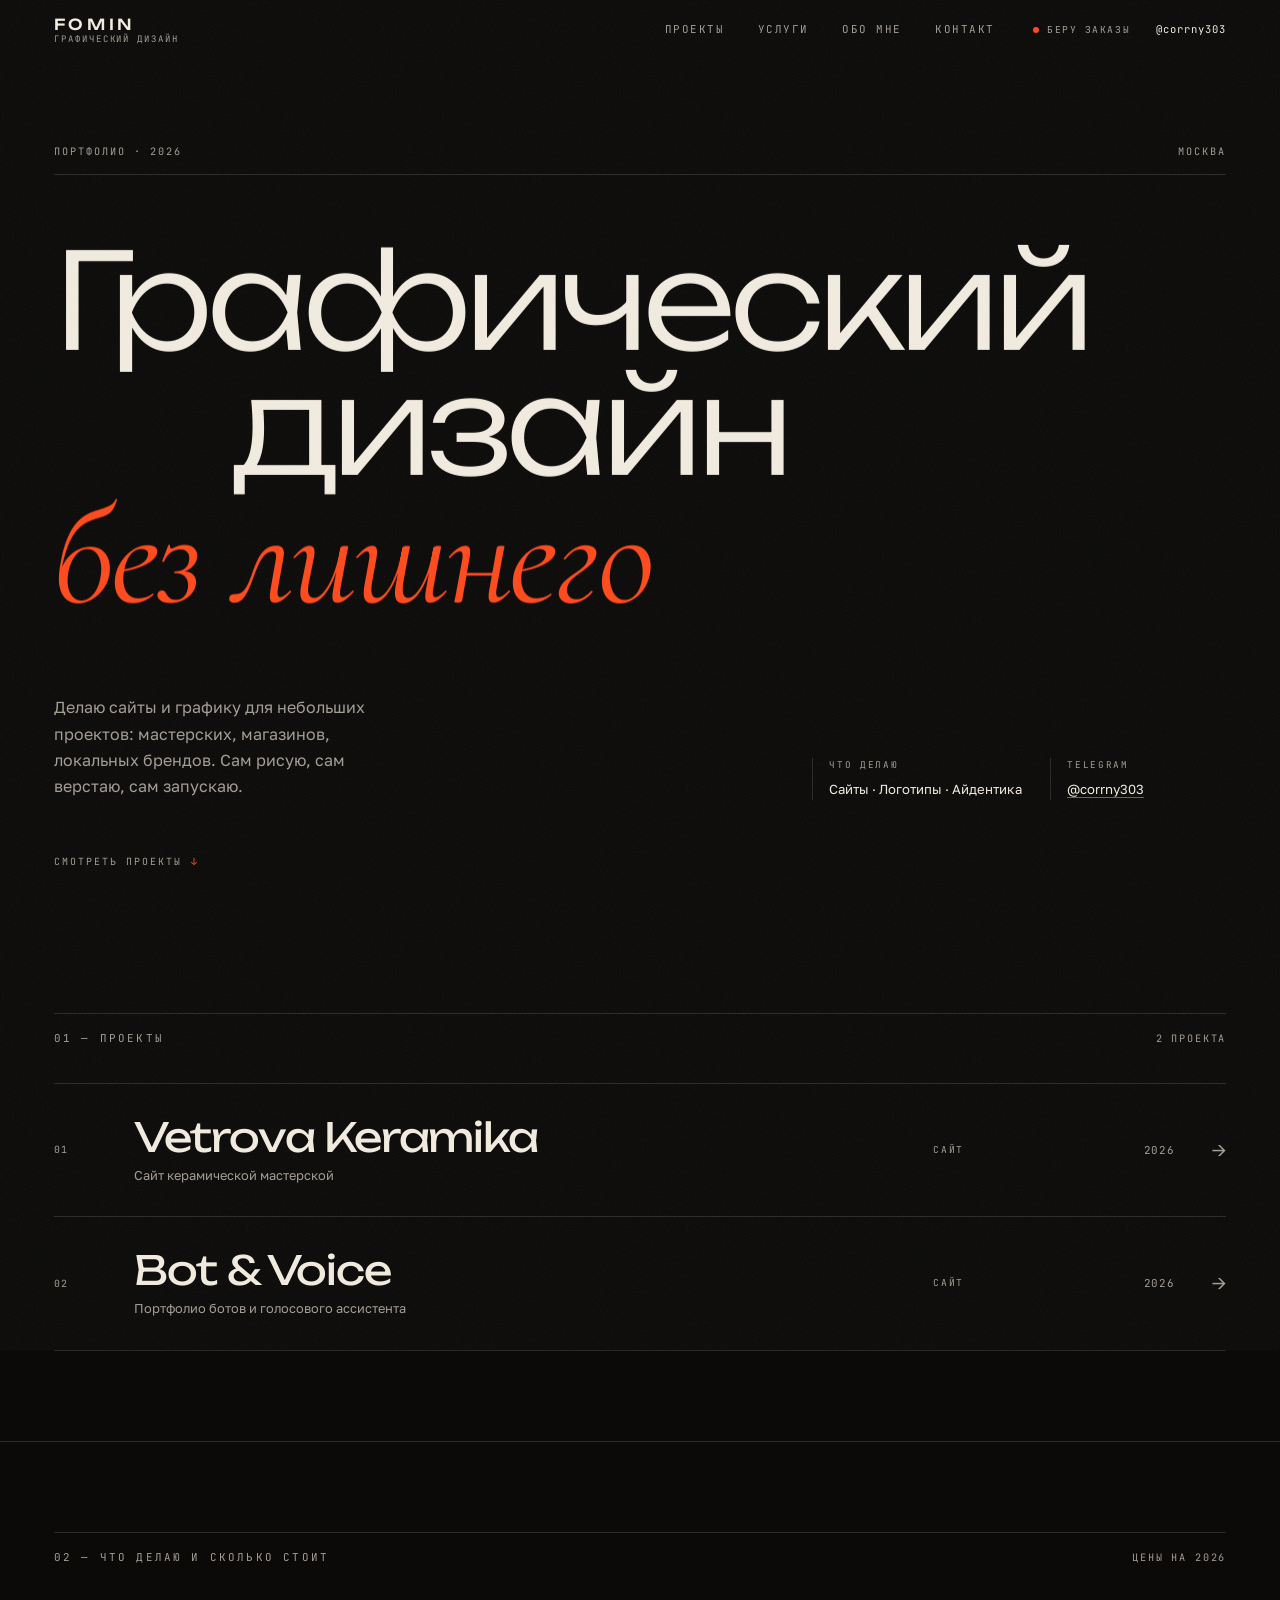
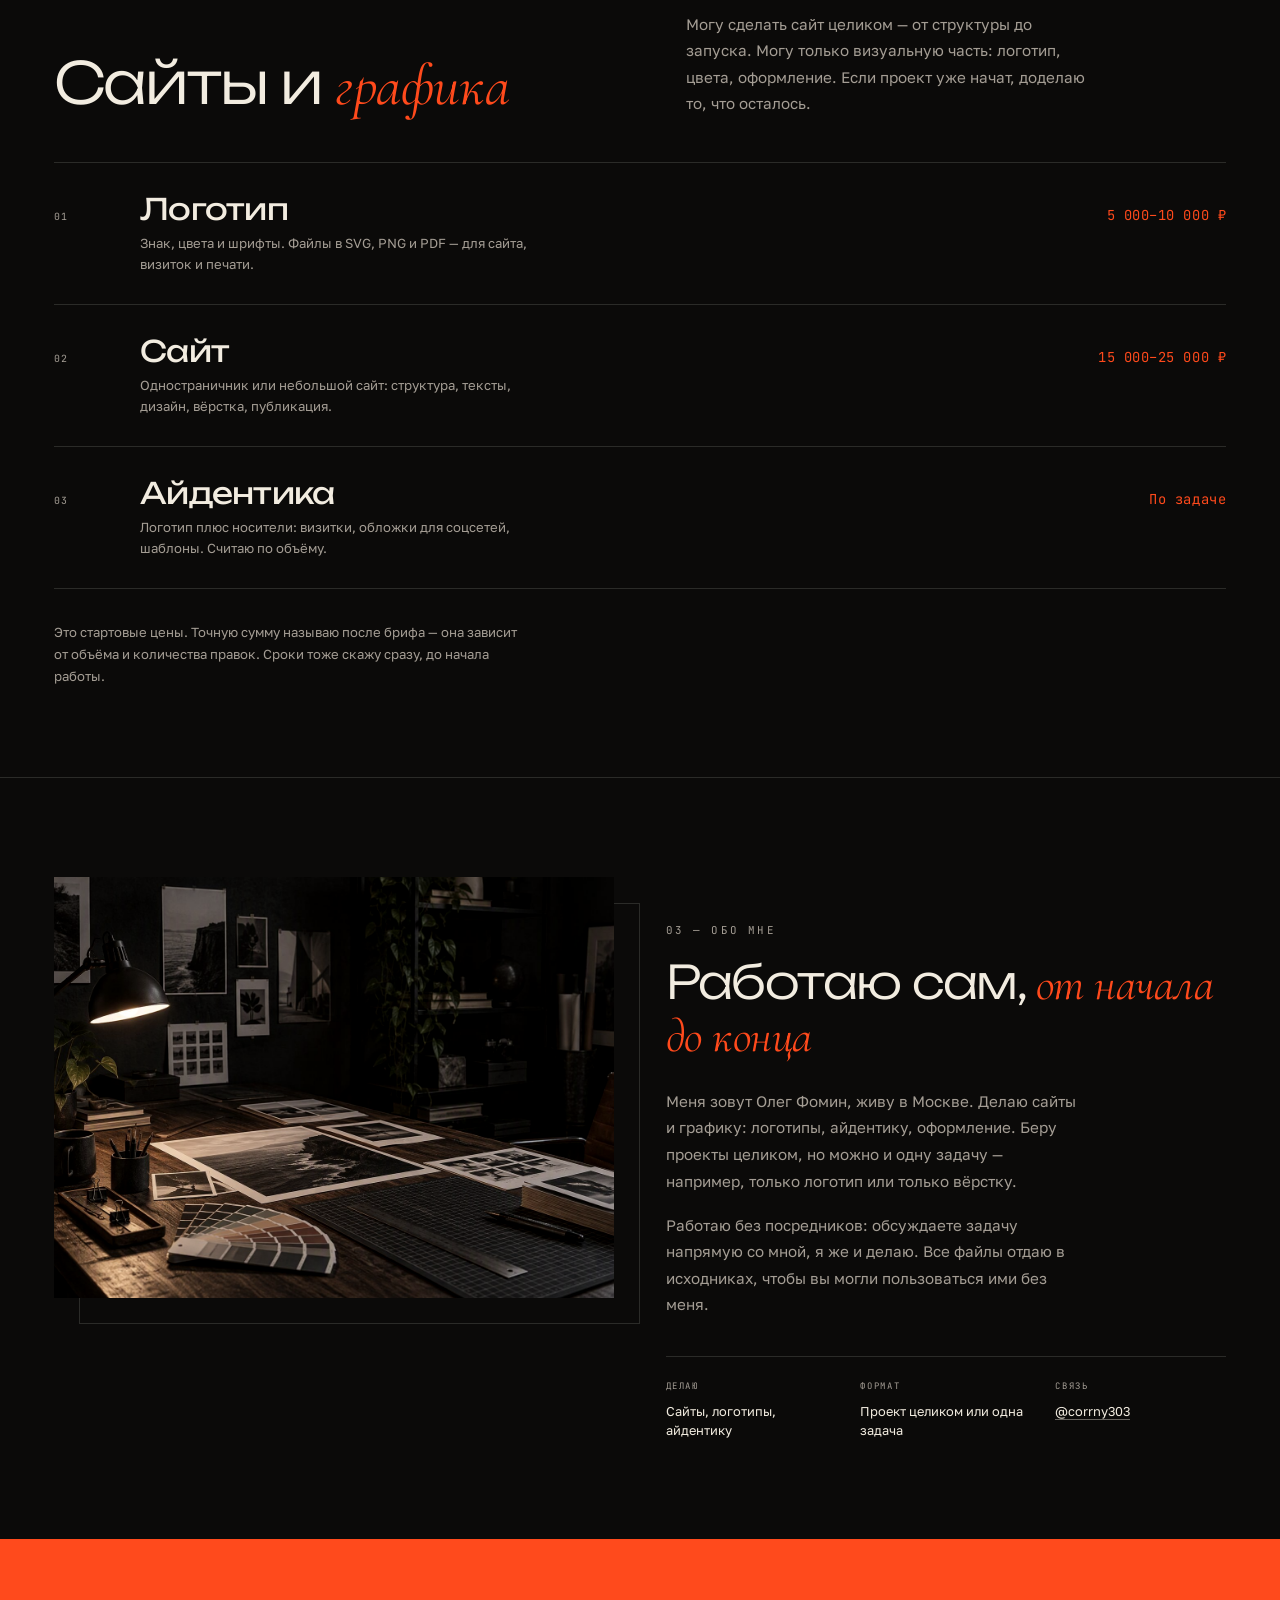
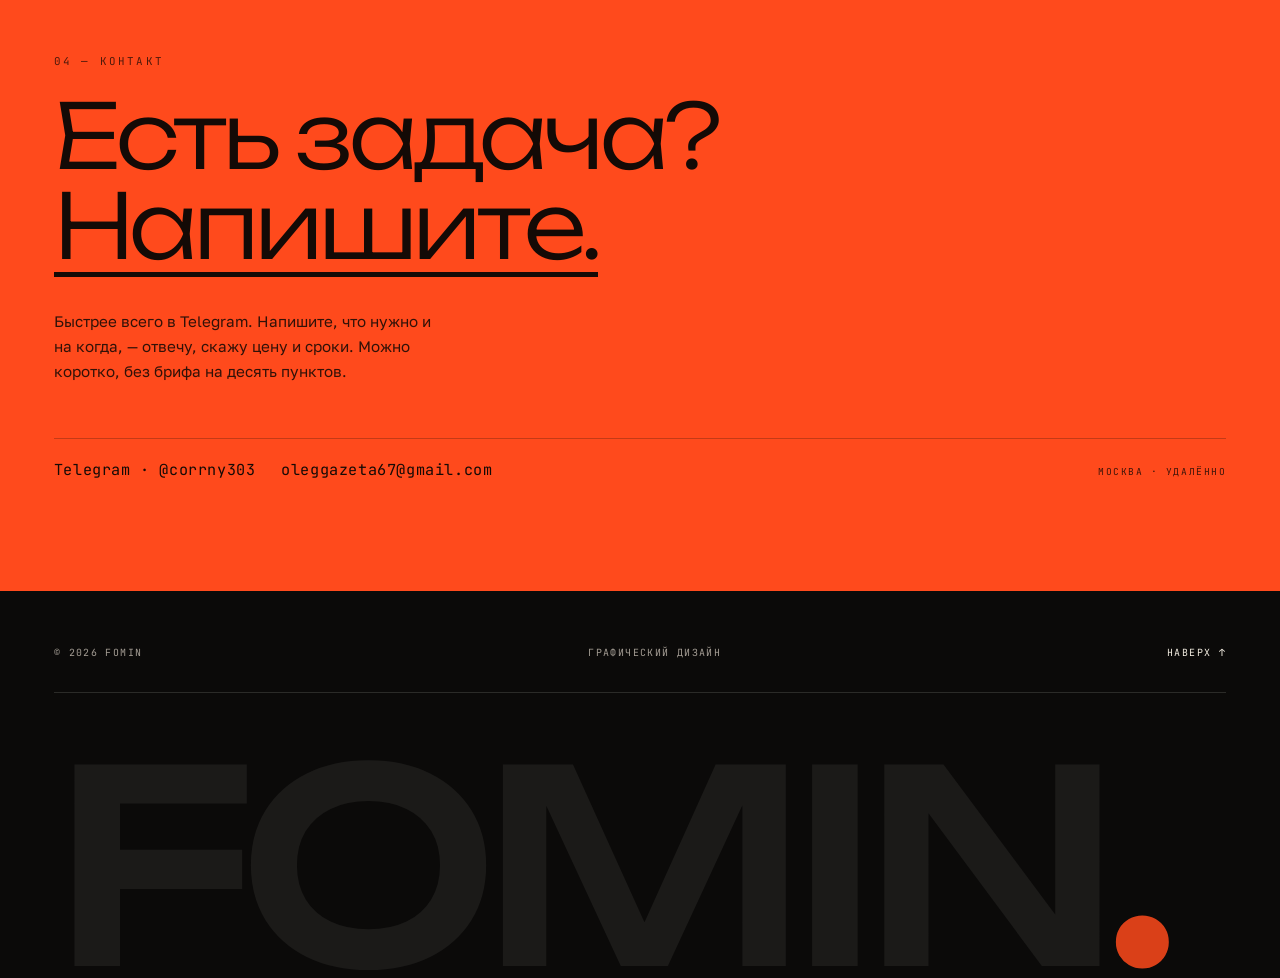
==== index.html @ 205a67cb "Rewrite copy plainly and add services with prices and Telegram Replace the agency-style wording with" ====
<!DOCTYPE html>
<html lang="ru">
<head>
  <meta charset="utf-8">
  <meta name="viewport" content="width=device-width, initial-scale=1">
  <title>Олег Фомин — графический дизайн</title>
  <meta name="description" content="Олег Фомин: делаю сайты и графику — логотипы, айдентику, оформление. Москва, цены от 5 000 ₽. Telegram @corrny303.">
  <meta name="theme-color" content="#0b0a09">
  <meta property="og:title" content="Олег Фомин — сайты и графика">
  <meta property="og:description" content="Сайты, логотипы и айдентика. Цены и примеры работ.">
  <meta property="og:type" content="website">
  <meta property="og:image" content="https://oleggazeta67-alt.github.io/fomin/assets/keramika.jpg">
  <link rel="icon" href="data:image/svg+xml,%3Csvg xmlns='http://www.w3.org/2000/svg' viewBox='0 0 64 64'%3E%3Crect width='64' height='64' fill='%230b0a09'/%3E%3Ctext x='32' y='46' font-family='Georgia,serif' font-size='38' font-weight='700' fill='%23ff4a1c' text-anchor='middle'%3EF%3C/text%3E%3C/svg%3E">
  <link rel="preconnect" href="https://fonts.googleapis.com">
  <link rel="preconnect" href="https://fonts.gstatic.com" crossorigin>
  <link href="https://fonts.googleapis.com/css2?family=Cormorant:ital,wght@0,400;0,500;1,400;1,500&family=Golos+Text:wght@400;500&family=JetBrains+Mono:wght@400;500&family=Unbounded:wght@300;400;500;700&display=swap" rel="stylesheet">
  <link rel="stylesheet" href="styles.css">
  <script>document.documentElement.classList.add('js');</script>
  <script src="script.js" defer></script>
</head>
<body>
  <a class="skip" href="#projects">Перейти к проектам</a>
  <div class="grain" aria-hidden="true"></div>

  <header class="site-header" id="site-header">
    <a class="brand" href="#top" aria-label="Олег Фомин — на главную">
      <span class="brand-name">FOMIN</span>
      <span class="brand-sub">графический дизайн</span>
    </a>

    <nav class="nav" aria-label="Основная навигация">
      <a href="#projects">Проекты</a>
      <a href="#services">Услуги</a>
      <a href="#about">Обо мне</a>
      <a href="#contact">Контакт</a>
    </nav>

    <div class="header-side">
      <span class="status"><i aria-hidden="true"></i>беру заказы</span>
      <a class="header-mail" href="https://t.me/corrny303" target="_blank" rel="noopener">@corrny303</a>
    </div>

    <button class="menu-toggle" type="button" aria-expanded="false" aria-controls="mobile-menu">
      <span class="menu-toggle-label">Меню</span>
      <span class="menu-toggle-lines" aria-hidden="true"><i></i><i></i></span>
    </button>
  </header>

  <div class="mobile-menu" id="mobile-menu" role="dialog" aria-modal="true" aria-label="Меню" aria-hidden="true">
    <div class="mm-top">
      <span class="mm-brand">FOMIN</span>
      <button class="mm-close" type="button" aria-label="Закрыть меню">×</button>
    </div>
    <nav class="mm-nav" aria-label="Мобильная навигация">
      <a href="#projects"><span>01</span>Проекты</a>
      <a href="#services"><span>02</span>Услуги</a>
      <a href="#about"><span>03</span>Обо мне</a>
      <a href="#contact"><span>04</span>Контакт</a>
    </nav>
    <div class="mm-foot">
      <a href="https://t.me/corrny303" target="_blank" rel="noopener">@corrny303</a>
      <a href="mailto:oleggazeta67@gmail.com">oleggazeta67@gmail.com</a>
      <p>Москва · удалённо</p>
    </div>
  </div>

  <main id="top">
    <section class="hero">
      <div class="hero-eyebrow">
        <span>Портфолио · 2026</span>
        <span>Москва</span>
      </div>

      <h1 class="hero-title">
        <span class="line"><span style="--d:.08s">Графический</span></span>
        <span class="line line-indent"><span style="--d:.18s">дизайн</span></span>
        <span class="line"><span style="--d:.28s"><em>без лишнего</em></span></span>
      </h1>

      <div class="hero-bottom">
        <p class="hero-lead">Делаю сайты и графику для небольших проектов: мастерских, магазинов, локальных брендов. Сам рисую, сам верстаю, сам запускаю.</p>
        <dl class="hero-facts">
          <div>
            <dt>Что делаю</dt>
            <dd>Сайты · Логотипы · Айдентика</dd>
          </div>
          <div>
            <dt>Telegram</dt>
            <dd><a class="tg-link" href="https://t.me/corrny303" target="_blank" rel="noopener">@corrny303</a></dd>
          </div>
        </dl>
      </div>

      <a class="hero-scroll" href="#projects">
        <span>Смотреть проекты</span>
        <span aria-hidden="true">↓</span>
      </a>
    </section>

    <section class="works" id="projects">
      <div class="section-head">
        <span class="section-label">01 — Проекты</span>
        <span class="works-count"><!-- COUNT:START -->2 проекта<!-- COUNT:END --></span>
      </div>

      <div class="works-list" id="works-list">
        <!-- PROJECTS:START -->
        <a class="work" href="work/vetrova-keramika/" data-preview="assets/keramika.jpg">
          <span class="work-index" aria-hidden="true">01</span>
          <span class="work-main">
            <span class="work-title">Vetrova Keramika</span>
            <span class="work-sub">Сайт керамической мастерской</span>
          </span>
          <span class="work-cat">Сайт</span>
          <span class="work-year">2026</span>
          <span class="work-arrow" aria-hidden="true">→</span>
        </a>
        <a class="work" href="work/bot-voice/" data-preview="assets/casebot.jpg">
          <span class="work-index" aria-hidden="true">02</span>
          <span class="work-main">
            <span class="work-title">Bot &amp; Voice</span>
            <span class="work-sub">Портфолио ботов и голосового ассистента</span>
          </span>
          <span class="work-cat">Сайт</span>
          <span class="work-year">2026</span>
          <span class="work-arrow" aria-hidden="true">→</span>
        </a>
        <!-- PROJECTS:END -->
      </div>
    </section>

    <section class="services" id="services">
      <div class="section-head">
        <span class="section-label">02 — Что делаю и сколько стоит</span>
        <span class="works-count">Цены на 2026</span>
      </div>

      <div class="services-intro">
        <h2>Сайты и <em>графика</em></h2>
        <p>Могу сделать сайт целиком — от структуры до запуска. Могу только визуальную часть: логотип, цвета, оформление. Если проект уже начат, доделаю то, что осталось.</p>
      </div>

      <ol class="services-list">
        <li class="service">
          <span class="service-index" aria-hidden="true">01</span>
          <span class="service-main">
            <span class="service-title">Логотип</span>
            <span class="service-desc">Знак, цвета и шрифты. Файлы в SVG, PNG и PDF — для сайта, визиток и печати.</span>
          </span>
          <span class="service-price">5 000–10 000 ₽</span>
        </li>
        <li class="service">
          <span class="service-index" aria-hidden="true">02</span>
          <span class="service-main">
            <span class="service-title">Сайт</span>
            <span class="service-desc">Одностраничник или небольшой сайт: структура, тексты, дизайн, вёрстка, публикация.</span>
          </span>
          <span class="service-price">15 000–25 000 ₽</span>
        </li>
        <li class="service">
          <span class="service-index" aria-hidden="true">03</span>
          <span class="service-main">
            <span class="service-title">Айдентика</span>
            <span class="service-desc">Логотип плюс носители: визитки, обложки для соцсетей, шаблоны. Считаю по объёму.</span>
          </span>
          <span class="service-price">По задаче</span>
        </li>
      </ol>

      <p class="services-note">Это стартовые цены. Точную сумму называю после брифа — она зависит от объёма и количества правок. Сроки тоже скажу сразу, до начала работы.</p>
    </section>

    <section class="about" id="about">
      <figure class="about-media reveal">
        <img src="assets/studio.jpg" width="1536" height="1024" alt="Рабочий стол дизайнера с макетами, выкрасками и лампой" loading="lazy">
      </figure>

      <div class="about-text">
        <span class="section-label reveal">03 — Обо мне</span>
        <h2 class="reveal">Работаю сам, <em>от начала до конца</em></h2>
        <p class="reveal">Меня зовут Олег Фомин, живу в Москве. Делаю сайты и графику: логотипы, айдентику, оформление. Беру проекты целиком, но можно и одну задачу — например, только логотип или только вёрстку.</p>
        <p class="reveal">Работаю без посредников: обсуждаете задачу напрямую со мной, я же и делаю. Все файлы отдаю в исходниках, чтобы вы могли пользоваться ими без меня.</p>

        <dl class="about-facts reveal">
          <div>
            <dt>Делаю</dt>
            <dd>Сайты, логотипы, айдентику</dd>
          </div>
          <div>
            <dt>Формат</dt>
            <dd>Проект целиком или одна задача</dd>
          </div>
          <div>
            <dt>Связь</dt>
            <dd><a class="tg-link" href="https://t.me/corrny303" target="_blank" rel="noopener">@corrny303</a></dd>
          </div>
        </dl>
      </div>
    </section>

    <section class="contact" id="contact">
      <span class="section-label">04 — Контакт</span>
      <h2>Есть задача?<br><a href="https://t.me/corrny303" target="_blank" rel="noopener">Напишите.</a></h2>
      <p class="contact-note">Быстрее всего в Telegram. Напишите, что нужно и на когда, — отвечу, скажу цену и сроки. Можно коротко, без брифа на десять пунктов.</p>
      <div class="contact-row">
        <div class="contact-links">
          <a class="contact-mail" href="https://t.me/corrny303" target="_blank" rel="noopener">Telegram · @corrny303</a>
          <a class="contact-mail" href="mailto:oleggazeta67@gmail.com">oleggazeta67@gmail.com</a>
        </div>
        <span class="contact-place">Москва · удалённо</span>
      </div>
    </section>
  </main>

  <footer class="footer">
    <div class="footer-top">
      <span>© 2026 FOMIN</span>
      <span>Графический дизайн</span>
      <a href="#top">Наверх ↑</a>
    </div>
    <div class="footer-word" aria-hidden="true">FOMIN<span>.</span></div>
  </footer>

  <div class="project-preview" aria-hidden="true">
    <img alt="" width="480" height="360">
  </div>
</body>
</html>
---- styles.css ----
/* =========================================================
   FOMIN — portfolio
   Dark editorial system
   ========================================================= */

:root {
  --bg: #0b0a09;
  --bg-soft: #121110;
  --ink: #f2ece0;
  --ink-dim: #a49d94;
  --line: rgba(242, 236, 224, 0.14);
  --line-soft: rgba(242, 236, 224, 0.07);
  --accent: #ff4a1c;

  --font-display: "Unbounded", "Arial Black", sans-serif;
  --font-serif: "Cormorant", Georgia, serif;
  --font-body: "Golos Text", "Trebuchet MS", sans-serif;
  --font-mono: "JetBrains Mono", ui-monospace, "Courier New", monospace;

  --pad: clamp(1.25rem, 4.2vw, 4.5rem);
  --ease: cubic-bezier(0.22, 1, 0.36, 1);
  --ease-soft: cubic-bezier(0.4, 0, 0.2, 1);
}

*,
*::before,
*::after {
  box-sizing: border-box;
}

html {
  scroll-behavior: smooth;
  scroll-padding-top: 6rem;
  -webkit-text-size-adjust: 100%;
}

body {
  margin: 0;
  background: var(--bg);
  color: var(--ink);
  font-family: var(--font-body);
  font-size: 16px;
  line-height: 1.55;
  font-weight: 400;
  -webkit-font-smoothing: antialiased;
  -moz-osx-font-smoothing: grayscale;
  overflow-x: hidden;
}

body.menu-open {
  overflow: hidden;
}

img {
  display: block;
  max-width: 100%;
  height: auto;
}

a {
  color: inherit;
  text-decoration: none;
}

button {
  font: inherit;
  color: inherit;
  background: none;
  border: 0;
  padding: 0;
  cursor: pointer;
}

::selection {
  background: var(--accent);
  color: #0b0a09;
}

:focus-visible {
  outline: 2px solid var(--accent);
  outline-offset: 4px;
}

.skip {
  position: absolute;
  left: -9999px;
  top: 0;
  z-index: 200;
  background: var(--ink);
  color: var(--bg);
  padding: 0.85rem 1.25rem;
  font-family: var(--font-mono);
  font-size: 0.72rem;
  letter-spacing: 0.12em;
  text-transform: uppercase;
}

.skip:focus {
  left: 1rem;
  top: 1rem;
}

/* Grain overlay ------------------------------------------------ */

.grain {
  position: fixed;
  inset: -50%;
  z-index: 95;
  pointer-events: none;
  opacity: 0.055;
  background-image: url("data:image/svg+xml,%3Csvg xmlns='http://www.w3.org/2000/svg' width='220' height='220'%3E%3Cfilter id='n'%3E%3CfeTurbulence type='fractalNoise' baseFrequency='0.82' numOctaves='3' stitchTiles='stitch'/%3E%3C/filter%3E%3Crect width='220' height='220' filter='url(%23n)'/%3E%3C/svg%3E");
  animation: grain-shift 6s steps(6) infinite;
}

@keyframes grain-shift {
  0% { transform: translate(0, 0); }
  20% { transform: translate(-1.5%, 1%); }
  40% { transform: translate(1%, -1.5%); }
  60% { transform: translate(-1%, -1%); }
  80% { transform: translate(1.5%, 0.5%); }
  100% { transform: translate(0, 0); }
}

/* Shared bits -------------------------------------------------- */

.section-label {
  display: inline-block;
  font-family: var(--font-mono);
  font-size: 0.68rem;
  font-weight: 400;
  letter-spacing: 0.2em;
  text-transform: uppercase;
  color: var(--ink-dim);
}

.tg-link {
  border-bottom: 1px solid rgba(242, 236, 224, 0.4);
  transition: color 0.3s, border-color 0.3s;
}

.tg-link:hover {
  color: var(--accent);
  border-bottom-color: var(--accent);
}

/* Header ------------------------------------------------------- */

.site-header {
  position: fixed;
  inset: 0 0 auto 0;
  z-index: 100;
  display: flex;
  align-items: center;
  gap: clamp(1rem, 3vw, 3rem);
  padding: 1.05rem var(--pad);
  border-bottom: 1px solid transparent;
  transition: background 0.45s var(--ease-soft), border-color 0.45s var(--ease-soft),
    padding 0.45s var(--ease-soft);
}

.site-header.is-scrolled {
  background: rgba(11, 10, 9, 0.84);
  -webkit-backdrop-filter: blur(14px) saturate(120%);
  backdrop-filter: blur(14px) saturate(120%);
  border-bottom-color: var(--line);
  padding-top: 0.8rem;
  padding-bottom: 0.8rem;
}

.brand {
  display: flex;
  flex-direction: column;
  gap: 0.2rem;
  margin-right: auto;
  line-height: 1;
}

.brand-name {
  font-family: var(--font-display);
  font-size: 0.95rem;
  font-weight: 500;
  letter-spacing: 0.24em;
}

.brand-sub {
  font-family: var(--font-mono);
  font-size: 0.56rem;
  letter-spacing: 0.22em;
  text-transform: uppercase;
  color: var(--ink-dim);
}

.nav {
  display: flex;
  gap: clamp(1.2rem, 2.6vw, 2.4rem);
}

.nav a,
.header-mail {
  font-family: var(--font-mono);
  font-size: 0.68rem;
  letter-spacing: 0.14em;
  text-transform: uppercase;
  color: var(--ink-dim);
  background-image: linear-gradient(currentColor, currentColor);
  background-repeat: no-repeat;
  background-size: 0% 1px;
  background-position: 0 100%;
  transition: color 0.35s var(--ease-soft), background-size 0.45s var(--ease);
  padding-bottom: 0.15rem;
}

.nav a:hover,
.header-mail:hover {
  color: var(--ink);
  background-size: 100% 1px;
}

.header-side {
  display: flex;
  align-items: center;
  gap: 1.6rem;
}

.status {
  display: inline-flex;
  align-items: center;
  gap: 0.5rem;
  font-family: var(--font-mono);
  font-size: 0.6rem;
  letter-spacing: 0.16em;
  text-transform: uppercase;
  color: var(--ink-dim);
}

.status i {
  width: 6px;
  height: 6px;
  border-radius: 50%;
  background: var(--accent);
  animation: pulse 2.4s ease-in-out infinite;
}

@keyframes pulse {
  0%, 100% { opacity: 1; box-shadow: 0 0 0 0 rgba(255, 74, 28, 0.45); }
  50% { opacity: 0.65; box-shadow: 0 0 0 6px rgba(255, 74, 28, 0); }
}

.header-mail {
  color: var(--ink);
  font-size: 0.66rem;
  letter-spacing: 0.1em;
  text-transform: none;
}

.menu-toggle {
  display: none;
  align-items: center;
  gap: 0.7rem;
  font-family: var(--font-mono);
  font-size: 0.62rem;
  letter-spacing: 0.18em;
  text-transform: uppercase;
  color: var(--ink);
}

.menu-toggle-lines {
  display: inline-flex;
  flex-direction: column;
  gap: 5px;
  width: 26px;
}

.menu-toggle-lines i {
  display: block;
  height: 1px;
  background: currentColor;
  transition: transform 0.4s var(--ease), width 0.4s var(--ease);
}

.menu-toggle-lines i:last-child {
  width: 70%;
  align-self: flex-end;
}

.menu-toggle:hover .menu-toggle-lines i:last-child {
  width: 100%;
}

/* Mobile menu -------------------------------------------------- */

.mobile-menu {
  position: fixed;
  inset: 0;
  z-index: 120;
  display: flex;
  flex-direction: column;
  justify-content: space-between;
  padding: 1.1rem var(--pad) 2rem;
  background: var(--bg);
  opacity: 0;
  visibility: hidden;
  transition: opacity 0.4s var(--ease-soft), visibility 0.4s;
}

.mobile-menu.is-open {
  opacity: 1;
  visibility: visible;
}

.mm-top {
  display: flex;
  align-items: center;
  justify-content: space-between;
  padding-bottom: 1rem;
  border-bottom: 1px solid var(--line);
}

.mm-brand {
  font-family: var(--font-display);
  font-size: 0.9rem;
  letter-spacing: 0.24em;
}

.mm-close {
  font-size: 2rem;
  line-height: 1;
  color: var(--ink-dim);
  transition: color 0.3s, transform 0.4s var(--ease);
}

.mm-close:hover {
  color: var(--accent);
  transform: rotate(90deg);
}

.mm-nav {
  display: flex;
  flex-direction: column;
  gap: 0.4rem;
  margin-top: auto;
  margin-bottom: auto;
}

.mm-nav a {
  display: flex;
  align-items: baseline;
  gap: 1rem;
  padding: 0.5rem 0;
  font-family: var(--font-display);
  font-size: clamp(2rem, 9vw, 3.4rem);
  font-weight: 300;
  letter-spacing: -0.03em;
  line-height: 1.05;
  opacity: 0;
  transform: translateY(24px);
  transition: opacity 0.5s var(--ease), transform 0.6s var(--ease), color 0.3s;
}

.mobile-menu.is-open .mm-nav a {
  opacity: 1;
  transform: none;
}

.mobile-menu.is-open .mm-nav a:nth-child(1) { transition-delay: 0.08s; }
.mobile-menu.is-open .mm-nav a:nth-child(2) { transition-delay: 0.14s; }
.mobile-menu.is-open .mm-nav a:nth-child(3) { transition-delay: 0.2s; }
.mobile-menu.is-open .mm-nav a:nth-child(4) { transition-delay: 0.26s; }

.mm-nav a:hover {
  color: var(--accent);
}

.mm-nav a span {
  font-family: var(--font-mono);
  font-size: 0.65rem;
  letter-spacing: 0.16em;
  color: var(--accent);
}

.mm-foot {
  display: flex;
  align-items: baseline;
  justify-content: space-between;
  gap: 1rem;
  padding-top: 1.2rem;
  border-top: 1px solid var(--line);
  font-family: var(--font-mono);
  font-size: 0.68rem;
  letter-spacing: 0.08em;
  color: var(--ink-dim);
}

.mm-foot a {
  color: var(--ink);
}

.mm-foot p {
  margin: 0;
}

/* Hero --------------------------------------------------------- */

.hero {
  position: relative;
  min-height: 100svh;
  padding: clamp(7.5rem, 16vh, 11rem) var(--pad) clamp(2rem, 6vh, 3.5rem);
  display: flex;
  flex-direction: column;
}

.hero-eyebrow {
  display: flex;
  justify-content: space-between;
  gap: 1rem;
  padding-bottom: 0.9rem;
  margin-bottom: clamp(2rem, 7vh, 5rem);
  border-bottom: 1px solid var(--line);
  font-family: var(--font-mono);
  font-size: 0.64rem;
  letter-spacing: 0.2em;
  text-transform: uppercase;
  color: var(--ink-dim);
}

.hero-title {
  margin: 0;
  font-family: var(--font-display);
  font-weight: 300;
  font-size: clamp(2.55rem, 10.4vw, 10rem);
  line-height: 0.94;
  letter-spacing: -0.045em;
}

.hero-title .line {
  display: block;
  overflow: hidden;
  padding-bottom: 0.09em;
  margin-bottom: -0.09em;
}

.hero-title .line > span {
  display: block;
  will-change: transform;
}

.js .hero-title .line > span {
  transform: translateY(112%);
  animation: line-in 1.15s var(--ease) forwards;
  animation-delay: var(--d, 0s);
}

@keyframes line-in {
  to { transform: translateY(0); }
}

.line-indent {
  padding-left: clamp(0rem, 14vw, 13rem);
}

.hero-title em {
  font-family: var(--font-serif);
  font-style: italic;
  font-weight: 400;
  font-size: 1.06em;
  letter-spacing: -0.02em;
  color: var(--accent);
}

.hero-bottom {
  display: flex;
  align-items: flex-end;
  justify-content: space-between;
  gap: clamp(1.5rem, 5vw, 5rem);
  margin-top: auto;
  padding-top: clamp(2.5rem, 8vh, 5rem);
}

.hero-lead {
  margin: 0;
  max-width: 36ch;
  font-size: clamp(0.98rem, 1.25vw, 1.12rem);
  line-height: 1.65;
  color: var(--ink-dim);
  opacity: 0;
  animation: fade-up 1s var(--ease) 0.55s forwards;
}

@keyframes fade-up {
  from { opacity: 0; transform: translateY(18px); }
  to { opacity: 1; transform: none; }
}

.hero-facts {
  display: grid;
  grid-template-columns: repeat(2, minmax(11rem, auto));
  gap: 1.75rem;
  margin: 0;
  opacity: 0;
  animation: fade-up 1s var(--ease) 0.7s forwards;
}

.hero-facts div {
  padding-left: 1rem;
  border-left: 1px solid var(--line);
}

.hero-facts dt {
  font-family: var(--font-mono);
  font-size: 0.58rem;
  letter-spacing: 0.18em;
  text-transform: uppercase;
  color: var(--ink-dim);
  margin-bottom: 0.45rem;
}

.hero-facts dd {
  margin: 0;
  font-size: 0.82rem;
  line-height: 1.5;
  color: var(--ink);
}

.hero-scroll {
  display: inline-flex;
  align-items: center;
  gap: 0.6rem;
  align-self: flex-start;
  margin-top: clamp(2rem, 6vh, 3.5rem);
  font-family: var(--font-mono);
  font-size: 0.62rem;
  letter-spacing: 0.2em;
  text-transform: uppercase;
  color: var(--ink-dim);
  transition: color 0.3s;
}

.hero-scroll span:last-child {
  color: var(--accent);
  animation: nudge 2.2s ease-in-out infinite;
}

.hero-scroll:hover {
  color: var(--ink);
}

@keyframes nudge {
  0%, 100% { transform: translateY(0); }
  50% { transform: translateY(4px); }
}

/* Works -------------------------------------------------------- */

.works {
  padding: clamp(4rem, 10vh, 8rem) var(--pad) clamp(4rem, 10vh, 8rem);
}

.section-head {
  display: flex;
  align-items: baseline;
  justify-content: space-between;
  gap: 1rem;
  padding-top: 1rem;
  border-top: 1px solid var(--line);
}

.works-count {
  font-family: var(--font-mono);
  font-size: 0.64rem;
  letter-spacing: 0.18em;
  text-transform: uppercase;
  color: var(--ink-dim);
}

.works-list {
  margin-top: clamp(1.5rem, 4vh, 3rem);
  border-top: 1px solid var(--line);
}

.work {
  position: relative;
  display: grid;
  grid-template-columns: 3.4rem minmax(0, 1fr) 9rem 4.5rem 1.6rem;
  align-items: center;
  gap: clamp(0.8rem, 2vw, 2rem);
  padding: clamp(1.15rem, 2.6vw, 2rem) 0;
  border-bottom: 1px solid var(--line);
  transition: padding-left 0.5s var(--ease);
}

.work::before {
  content: "";
  position: absolute;
  left: 0;
  top: 0;
  bottom: 0;
  width: 2px;
  background: var(--accent);
  transform: scaleY(0);
  transform-origin: top;
  transition: transform 0.5s var(--ease);
}

.work:hover::before,
.work:focus-visible::before {
  transform: scaleY(1);
}

.work:hover,
.work:focus-visible {
  padding-left: clamp(0.7rem, 1.6vw, 1.4rem);
}

.work-index {
  font-family: var(--font-mono);
  font-size: 0.62rem;
  letter-spacing: 0.1em;
  color: var(--ink-dim);
  transition: color 0.3s;
}

.work-main {
  min-width: 0;
}

.work-title {
  display: block;
  font-family: var(--font-display);
  font-size: clamp(1.4rem, 3.3vw, 2.5rem);
  font-weight: 400;
  letter-spacing: -0.03em;
  line-height: 1.08;
  transition: color 0.35s, transform 0.55s var(--ease);
}

.work-sub {
  display: block;
  margin-top: 0.42rem;
  font-size: 0.8rem;
  line-height: 1.45;
  color: var(--ink-dim);
  transition: color 0.35s;
}

.work-cat {
  font-family: var(--font-mono);
  font-size: 0.6rem;
  letter-spacing: 0.16em;
  text-transform: uppercase;
  color: var(--ink-dim);
  transition: color 0.3s;
}

.work-year {
  font-family: var(--font-mono);
  font-size: 0.68rem;
  letter-spacing: 0.08em;
  color: var(--ink-dim);
  text-align: right;
}

.work-arrow {
  justify-self: end;
  font-size: 1.15rem;
  line-height: 1;
  color: var(--ink-dim);
  transition: transform 0.5s var(--ease), color 0.3s;
}

.work:hover .work-title,
.work:focus-visible .work-title {
  color: var(--accent);
  transform: translateX(2px);
}

.work:hover .work-arrow,
.work:focus-visible .work-arrow {
  color: var(--accent);
  transform: translateX(5px);
}

.work:hover .work-index,
.work:hover .work-cat {
  color: var(--ink);
}

/* Cursor preview ---------------------------------------------- */

.project-preview {
  position: fixed;
  left: 0;
  top: 0;
  z-index: 90;
  width: clamp(210px, 22vw, 330px);
  pointer-events: none;
  opacity: 0;
  transform: translate3d(-50%, -50%, 0) scale(0.94);
  transition: opacity 0.32s var(--ease-soft);
  will-change: transform;
}

.project-preview.is-visible {
  opacity: 1;
}

.project-preview img {
  width: 100%;
  height: auto;
  border: 1px solid rgba(242, 236, 224, 0.18);
  box-shadow: 0 30px 60px -30px rgba(0, 0, 0, 0.85);
}

/* Services ----------------------------------------------------- */

.services {
  padding: clamp(4rem, 10vh, 8rem) var(--pad);
  border-top: 1px solid var(--line);
}

.services-intro {
  display: grid;
  grid-template-columns: minmax(0, 1.05fr) minmax(0, 1fr);
  align-items: end;
  gap: clamp(1.5rem, 5vw, 4rem);
  margin-top: clamp(2rem, 5vh, 3.5rem);
}

.services-intro h2 {
  margin: 0;
  font-family: var(--font-display);
  font-size: clamp(1.9rem, 4.6vw, 3.6rem);
  font-weight: 300;
  line-height: 1.04;
  letter-spacing: -0.04em;
}

.services-intro h2 em {
  font-family: var(--font-serif);
  font-style: italic;
  font-weight: 400;
  letter-spacing: -0.01em;
  color: var(--accent);
}

.services-intro p {
  margin: 0;
  max-width: 46ch;
  font-size: 0.95rem;
  line-height: 1.75;
  color: var(--ink-dim);
}

.services-list {
  margin: clamp(2rem, 5vh, 3.5rem) 0 0;
  padding: 0;
  list-style: none;
  border-top: 1px solid var(--line);
}

.service {
  display: grid;
  grid-template-columns: 3.4rem minmax(0, 1fr) auto;
  align-items: baseline;
  gap: clamp(0.9rem, 2.5vw, 2rem);
  padding: clamp(1.15rem, 2.6vw, 1.8rem) 0;
  border-bottom: 1px solid var(--line);
}

.service-index {
  font-family: var(--font-mono);
  font-size: 0.62rem;
  letter-spacing: 0.1em;
  color: var(--ink-dim);
}

.service-title {
  display: block;
  font-family: var(--font-display);
  font-size: clamp(1.25rem, 2.6vw, 1.85rem);
  font-weight: 400;
  letter-spacing: -0.025em;
  line-height: 1.15;
}

.service-desc {
  display: block;
  margin-top: 0.45rem;
  max-width: 52ch;
  font-size: 0.82rem;
  line-height: 1.6;
  color: var(--ink-dim);
}

.service-price {
  justify-self: end;
  font-family: var(--font-mono);
  font-size: clamp(0.72rem, 1.1vw, 0.86rem);
  letter-spacing: 0.04em;
  color: var(--accent);
  white-space: nowrap;
}

.services-note {
  margin: clamp(1.4rem, 4vh, 2rem) 0 0;
  max-width: 58ch;
  font-size: 0.82rem;
  line-height: 1.7;
  color: var(--ink-dim);
}

/* About -------------------------------------------------------- */

.about {
  display: grid;
  grid-template-columns: repeat(12, 1fr);
  gap: clamp(1.5rem, 4vw, 4rem);
  align-items: start;
  padding: clamp(4rem, 11vh, 9rem) var(--pad);
  border-top: 1px solid var(--line);
}

.about-media {
  grid-column: 1 / 7;
  position: relative;
  margin: 0;
}

.about-media::after {
  content: "";
  position: absolute;
  inset: 1.6rem -1.6rem -1.6rem 1.6rem;
  border: 1px solid var(--line);
  z-index: -1;
}

.about-media img {
  width: 100%;
  aspect-ratio: 4 / 3;
  object-fit: cover;
  filter: grayscale(0.35) contrast(1.05);
  transition: filter 0.8s var(--ease-soft);
}

.about-media:hover img {
  filter: grayscale(0) contrast(1.02);
}

.about-text {
  grid-column: 7 / 13;
  padding-top: clamp(0rem, 3vw, 2.5rem);
}

.about-text h2 {
  margin: 1rem 0 1.6rem;
  font-family: var(--font-display);
  font-size: clamp(1.7rem, 3.6vw, 3.1rem);
  font-weight: 300;
  line-height: 1.08;
  letter-spacing: -0.035em;
  max-width: 18ch;
}

.about-text h2 em {
  font-family: var(--font-serif);
  font-style: italic;
  font-weight: 400;
  letter-spacing: -0.01em;
  color: var(--accent);
}

.about-text p {
  margin: 0 0 1.1rem;
  max-width: 46ch;
  font-size: 0.95rem;
  line-height: 1.75;
  color: var(--ink-dim);
}

.about-facts {
  display: grid;
  grid-template-columns: repeat(3, minmax(0, 1fr));
  gap: 1.5rem;
  margin: 2.4rem 0 0;
  padding-top: 1.4rem;
  border-top: 1px solid var(--line);
}

.about-facts dt {
  font-family: var(--font-mono);
  font-size: 0.56rem;
  letter-spacing: 0.18em;
  text-transform: uppercase;
  color: var(--ink-dim);
  margin-bottom: 0.5rem;
}

.about-facts dd {
  margin: 0;
  font-size: 0.8rem;
  line-height: 1.5;
}

/* Contact ------------------------------------------------------ */

.contact {
  position: relative;
  padding: clamp(4rem, 12vh, 9rem) var(--pad);
  background: var(--accent);
  color: #140a06;
  overflow: hidden;
}

.contact .section-label {
  color: rgba(20, 10, 6, 0.75);
}

.contact h2 {
  margin: 1.2rem 0 2rem;
  font-family: var(--font-display);
  font-size: clamp(2.2rem, 7vw, 6.4rem);
  font-weight: 300;
  line-height: 1;
  letter-spacing: -0.045em;
}

.contact h2 a {
  display: inline-block;
  border-bottom: 0.06em solid currentColor;
  padding-bottom: 0.02em;
  transition: background 0.35s var(--ease-soft), color 0.35s;
}

.contact h2 a:hover {
  background: #140a06;
  color: var(--accent);
}

.contact-note {
  margin: 0 0 clamp(2rem, 6vh, 3.5rem);
  max-width: 44ch;
  font-size: 0.95rem;
  line-height: 1.65;
  color: rgba(20, 10, 6, 0.88);
}

.contact-row {
  display: flex;
  flex-wrap: wrap;
  align-items: baseline;
  justify-content: space-between;
  gap: 1rem 2rem;
  padding-top: 1.2rem;
  border-top: 1px solid rgba(20, 10, 6, 0.25);
}

.contact-links {
  display: flex;
  flex-wrap: wrap;
  align-items: baseline;
  gap: 0.4rem 1.6rem;
}

.contact-mail {
  font-family: var(--font-mono);
  font-size: clamp(0.8rem, 1.3vw, 0.95rem);
  letter-spacing: 0.04em;
  border-bottom: 1px solid transparent;
  transition: border-color 0.3s;
}

.contact-mail:hover {
  border-bottom-color: currentColor;
}

.contact-place {
  font-family: var(--font-mono);
  font-size: 0.6rem;
  letter-spacing: 0.16em;
  text-transform: uppercase;
  color: rgba(20, 10, 6, 0.82);
}

/* Footer ------------------------------------------------------- */

.footer {
  padding: clamp(2.5rem, 6vh, 4rem) var(--pad) 0;
  overflow: hidden;
}

.footer-top {
  display: flex;
  align-items: baseline;
  justify-content: space-between;
  gap: 1rem;
  padding-bottom: 2rem;
  border-bottom: 1px solid var(--line);
  font-family: var(--font-mono);
  font-size: 0.62rem;
  letter-spacing: 0.14em;
  text-transform: uppercase;
  color: var(--ink-dim);
}

.footer-top a {
  color: var(--ink);
  transition: color 0.3s;
}

.footer-top a:hover {
  color: var(--accent);
}

.footer-word {
  margin-top: clamp(1.5rem, 5vh, 3rem);
  margin-bottom: -0.06em;
  font-family: var(--font-display);
  font-size: 21vw;
  font-weight: 500;
  line-height: 0.95;
  letter-spacing: -0.055em;
  white-space: nowrap;
  color: rgba(242, 236, 224, 0.07);
  -webkit-user-select: none;
  user-select: none;
}

.footer-word span {
  color: var(--accent);
  opacity: 0.85;
}

/* Reveal ------------------------------------------------------- */

.js .reveal {
  opacity: 0;
  transform: translateY(26px);
  transition: opacity 0.9s var(--ease), transform 0.9s var(--ease);
}

.js .reveal.is-in {
  opacity: 1;
  transform: none;
}

/* =========================================================
   Project page
   ========================================================= */

.project-page {
  --pad: clamp(1.25rem, 4.2vw, 4.5rem);
}

.p-hero {
  padding: clamp(7.5rem, 15vh, 10rem) var(--pad) 0;
}

.p-kicker {
  display: flex;
  flex-wrap: wrap;
  align-items: baseline;
  justify-content: space-between;
  gap: 0.75rem;
  padding-bottom: 0.9rem;
  border-bottom: 1px solid var(--line);
  font-family: var(--font-mono);
  font-size: 0.63rem;
  letter-spacing: 0.2em;
  text-transform: uppercase;
  color: var(--ink-dim);
}

.p-kicker .p-cat {
  color: var(--accent);
}

.p-title {
  margin: clamp(1.6rem, 5vh, 3rem) 0 0.6rem;
  font-family: var(--font-display);
  font-size: clamp(2.6rem, 8.5vw, 8rem);
  font-weight: 300;
  line-height: 0.95;
  letter-spacing: -0.05em;
  opacity: 0;
  animation: fade-up 1s var(--ease) 0.1s forwards;
}

.p-sub {
  margin: 0;
  font-family: var(--font-serif);
  font-style: italic;
  font-size: clamp(1.15rem, 2.2vw, 1.7rem);
  line-height: 1.35;
  color: var(--ink-dim);
  max-width: 40ch;
  opacity: 0;
  animation: fade-up 1s var(--ease) 0.22s forwards;
}

.p-meta {
  display: grid;
  grid-template-columns: repeat(4, minmax(0, 1fr));
  gap: 1.5rem;
  margin: clamp(2.2rem, 6vh, 4rem) 0 0;
  padding: 1.3rem 0;
  border-top: 1px solid var(--line);
  border-bottom: 1px solid var(--line);
}

.p-meta dt {
  font-family: var(--font-mono);
  font-size: 0.56rem;
  letter-spacing: 0.18em;
  text-transform: uppercase;
  color: var(--ink-dim);
  margin-bottom: 0.5rem;
}

.p-meta dd {
  margin: 0;
  font-size: 0.82rem;
  line-height: 1.55;
}

.p-meta ul {
  margin: 0;
  padding: 0;
  list-style: none;
}

.p-meta li {
  position: relative;
  padding-left: 0.8rem;
  font-size: 0.82rem;
  line-height: 1.6;
}

.p-meta li::before {
  content: "";
  position: absolute;
  left: 0;
  top: 0.62em;
  width: 4px;
  height: 1px;
  background: var(--accent);
}

.p-cover {
  margin: clamp(2rem, 6vh, 4rem) 0 0;
  padding: 0 var(--pad);
}

.p-cover img {
  width: 100%;
  max-height: 82vh;
  object-fit: cover;
  border: 1px solid var(--line);
}

.p-caption {
  display: flex;
  justify-content: space-between;
  gap: 1rem;
  margin-top: 0.75rem;
  font-family: var(--font-mono);
  font-size: 0.58rem;
  letter-spacing: 0.14em;
  text-transform: uppercase;
  color: var(--ink-dim);
}

.p-body {
  display: grid;
  grid-template-columns: repeat(12, 1fr);
  gap: clamp(1.5rem, 4vw, 4rem);
  padding: clamp(3rem, 8vh, 6rem) var(--pad);
}

.p-body-inner {
  grid-column: 4 / 12;
}

.p-body-inner p {
  margin: 0 0 1.4rem;
  font-size: clamp(1rem, 1.5vw, 1.15rem);
  line-height: 1.8;
  color: rgba(242, 236, 224, 0.82);
}

.p-body-aside {
  grid-column: 1 / 4;
  align-self: start;
  position: sticky;
  top: 7rem;
  padding-top: 0.35rem;
  font-family: var(--font-mono);
  font-size: 0.6rem;
  letter-spacing: 0.16em;
  text-transform: uppercase;
  color: var(--ink-dim);
}

.p-next {
  display: block;
  padding: clamp(2.5rem, 8vh, 5rem) var(--pad);
  border-top: 1px solid var(--line);
  transition: background 0.5s var(--ease-soft);
}

.p-next:hover {
  background: var(--bg-soft);
}

.p-next-label {
  font-family: var(--font-mono);
  font-size: 0.6rem;
  letter-spacing: 0.2em;
  text-transform: uppercase;
  color: var(--ink-dim);
}

.p-next-title {
  display: flex;
  align-items: center;
  justify-content: space-between;
  gap: 1.5rem;
  margin-top: 0.9rem;
  font-family: var(--font-display);
  font-size: clamp(1.8rem, 6vw, 5rem);
  font-weight: 300;
  line-height: 1;
  letter-spacing: -0.04em;
  transition: color 0.4s;
}

.p-next:hover .p-next-title {
  color: var(--accent);
}

.p-next-title span:last-child {
  font-size: 0.55em;
  transition: transform 0.5s var(--ease);
}

.p-next:hover .p-next-title span:last-child {
  transform: translateX(10px);
}

.p-back {
  display: inline-flex;
  align-items: center;
  gap: 0.6rem;
  margin-top: 1.6rem;
  font-family: var(--font-mono);
  font-size: 0.62rem;
  letter-spacing: 0.16em;
  text-transform: uppercase;
  color: var(--ink-dim);
  transition: color 0.3s;
}

.p-back:hover {
  color: var(--accent);
}

.p-actions {
  display: flex;
  flex-wrap: wrap;
  align-items: center;
  gap: 1.1rem;
  margin-top: 1.6rem;
}

.p-actions .p-back {
  margin-top: 0;
}

.p-site {
  display: inline-flex;
  align-items: center;
  gap: 0.6rem;
  padding: 0.72rem 1.15rem;
  background: var(--accent);
  border: 1px solid var(--accent);
  font-family: var(--font-mono);
  font-size: 0.62rem;
  letter-spacing: 0.16em;
  text-transform: uppercase;
  color: #0b0a09;
  transition: background 0.35s var(--ease-soft), color 0.35s;
}

.p-site:hover {
  background: transparent;
  color: var(--accent);
}

/* =========================================================
   Responsive
   ========================================================= */

@media (max-width: 1100px) {
  .status {
    display: none;
  }

  .work {
    grid-template-columns: 2.8rem minmax(0, 1fr) 7rem 4rem 1.4rem;
  }
}

@media (max-width: 900px) {
  .nav,
  .header-side {
    display: none;
  }

  .menu-toggle {
    display: inline-flex;
  }

  .hero {
    min-height: auto;
    padding-top: 7rem;
  }

  .hero-bottom {
    flex-direction: column;
    align-items: flex-start;
  }

  .hero-facts {
    width: 100%;
    grid-template-columns: repeat(2, minmax(0, 1fr));
    max-width: 34rem;
  }

  .services-intro {
    grid-template-columns: 1fr;
    align-items: start;
    gap: 1.2rem;
  }

  .about {
    grid-template-columns: 1fr;
  }

  .about-media,
  .about-text {
    grid-column: 1 / -1;
  }

  .about-media::after {
    inset: 1rem -1rem -1rem 1rem;
  }

  .about-text {
    padding-top: 1.5rem;
  }

  .about-facts {
    grid-template-columns: repeat(3, minmax(0, 1fr));
  }

  .project-preview {
    display: none;
  }

  .p-meta {
    grid-template-columns: repeat(2, minmax(0, 1fr));
    gap: 1.5rem 2rem;
  }

  .p-body-inner,
  .p-body-aside {
    grid-column: 1 / -1;
  }

  .p-body-aside {
    position: static;
    padding-top: 0;
  }
}

@media (max-width: 720px) {
  .footer-word {
    font-size: 19vw;
  }

  .work {
    grid-template-columns: 2.2rem minmax(0, 1fr) 1.2rem;
    gap: 0.9rem;
    padding: 1.15rem 0;
  }

  .work-cat,
  .work-year {
    display: none;
  }

  .work-title {
    font-size: clamp(1.25rem, 5.4vw, 1.7rem);
  }

  .work-sub {
    font-size: 0.76rem;
    display: -webkit-box;
    -webkit-line-clamp: 2;
    -webkit-box-orient: vertical;
    overflow: hidden;
  }

  .hero-eyebrow {
    font-size: 0.55rem;
    letter-spacing: 0.14em;
  }

  .hero-title {
    font-size: clamp(2.35rem, 11.5vw, 4.2rem);
    letter-spacing: -0.04em;
  }

  .line-indent {
    padding-left: 2.2rem;
  }

  .hero-facts {
    grid-template-columns: 1fr;
    gap: 1rem;
  }

  .service {
    grid-template-columns: 2.2rem minmax(0, 1fr);
    gap: 0.9rem;
  }

  .service-price {
    grid-column: 2;
    justify-self: start;
    margin-top: 0.15rem;
  }

  .section-head {
    flex-direction: column;
    align-items: flex-start;
    gap: 0.4rem;
  }

  .about-facts {
    grid-template-columns: 1fr;
    gap: 1rem;
  }

  .about-facts dd {
    font-size: 0.85rem;
  }

  .contact-row {
    flex-direction: column;
    align-items: flex-start;
    gap: 0.6rem;
  }

  .footer-top {
    flex-wrap: wrap;
    font-size: 0.56rem;
  }

  .footer-top span:nth-child(2) {
    display: none;
  }

  .p-kicker {
    font-size: 0.55rem;
  }

  .p-cover {
    padding: 0 1rem;
  }

  .p-caption {
    font-size: 0.52rem;
  }
}

@media (max-width: 420px) {
  .hero-title {
    font-size: clamp(2rem, 11vw, 2.9rem);
  }

  .hero-title em {
    font-size: 1em;
  }

  .mm-foot {
    flex-direction: column;
    align-items: flex-start;
    gap: 0.5rem;
  }
}

/* Reduced motion ----------------------------------------------- */

@media (prefers-reduced-motion: reduce) {
  html {
    scroll-behavior: auto;
  }

  *,
  *::before,
  *::after {
    animation-duration: 0.01ms !important;
    animation-iteration-count: 1 !important;
    transition-duration: 0.01ms !important;
    scroll-behavior: auto !important;
  }

  .js .hero-title .line > span,
  .js .reveal,
  .hero-lead,
  .hero-facts,
  .p-title,
  .p-sub {
    opacity: 1;
    transform: none;
  }

  .grain {
    animation: none;
  }
}
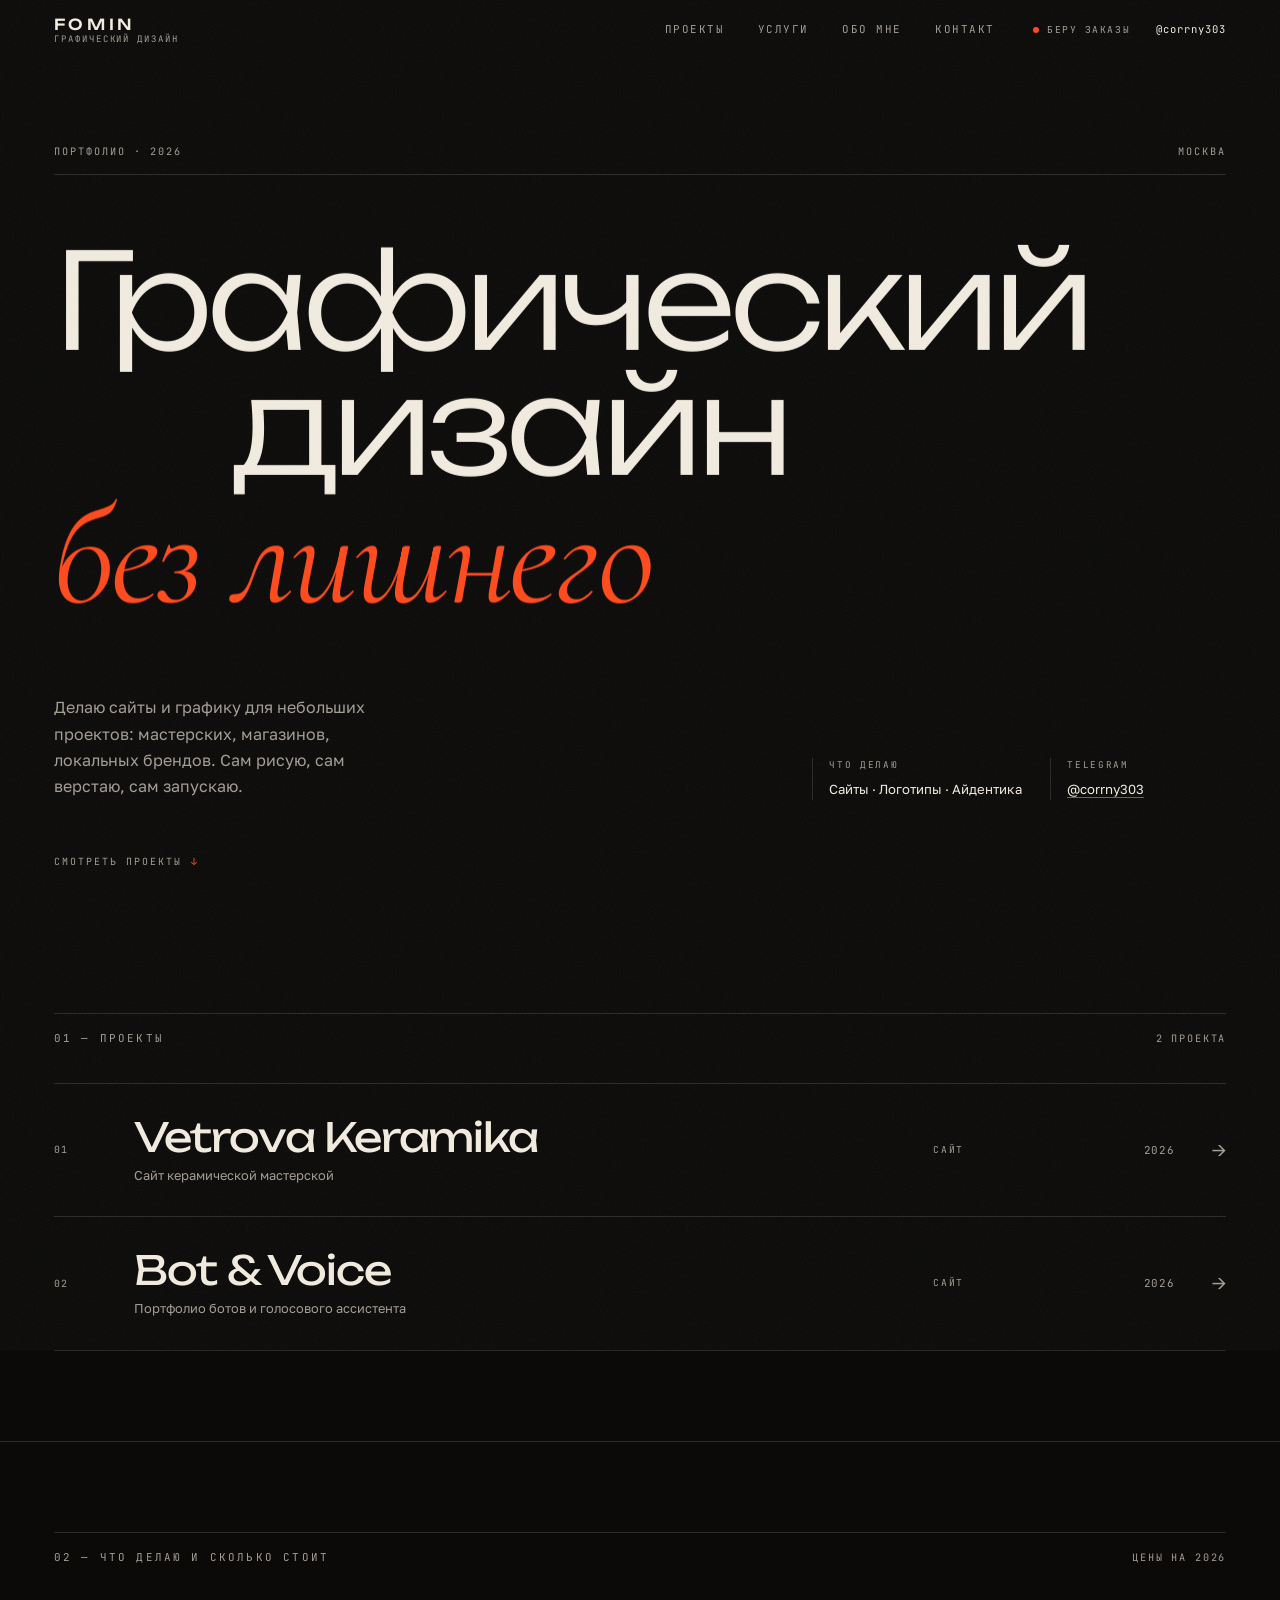
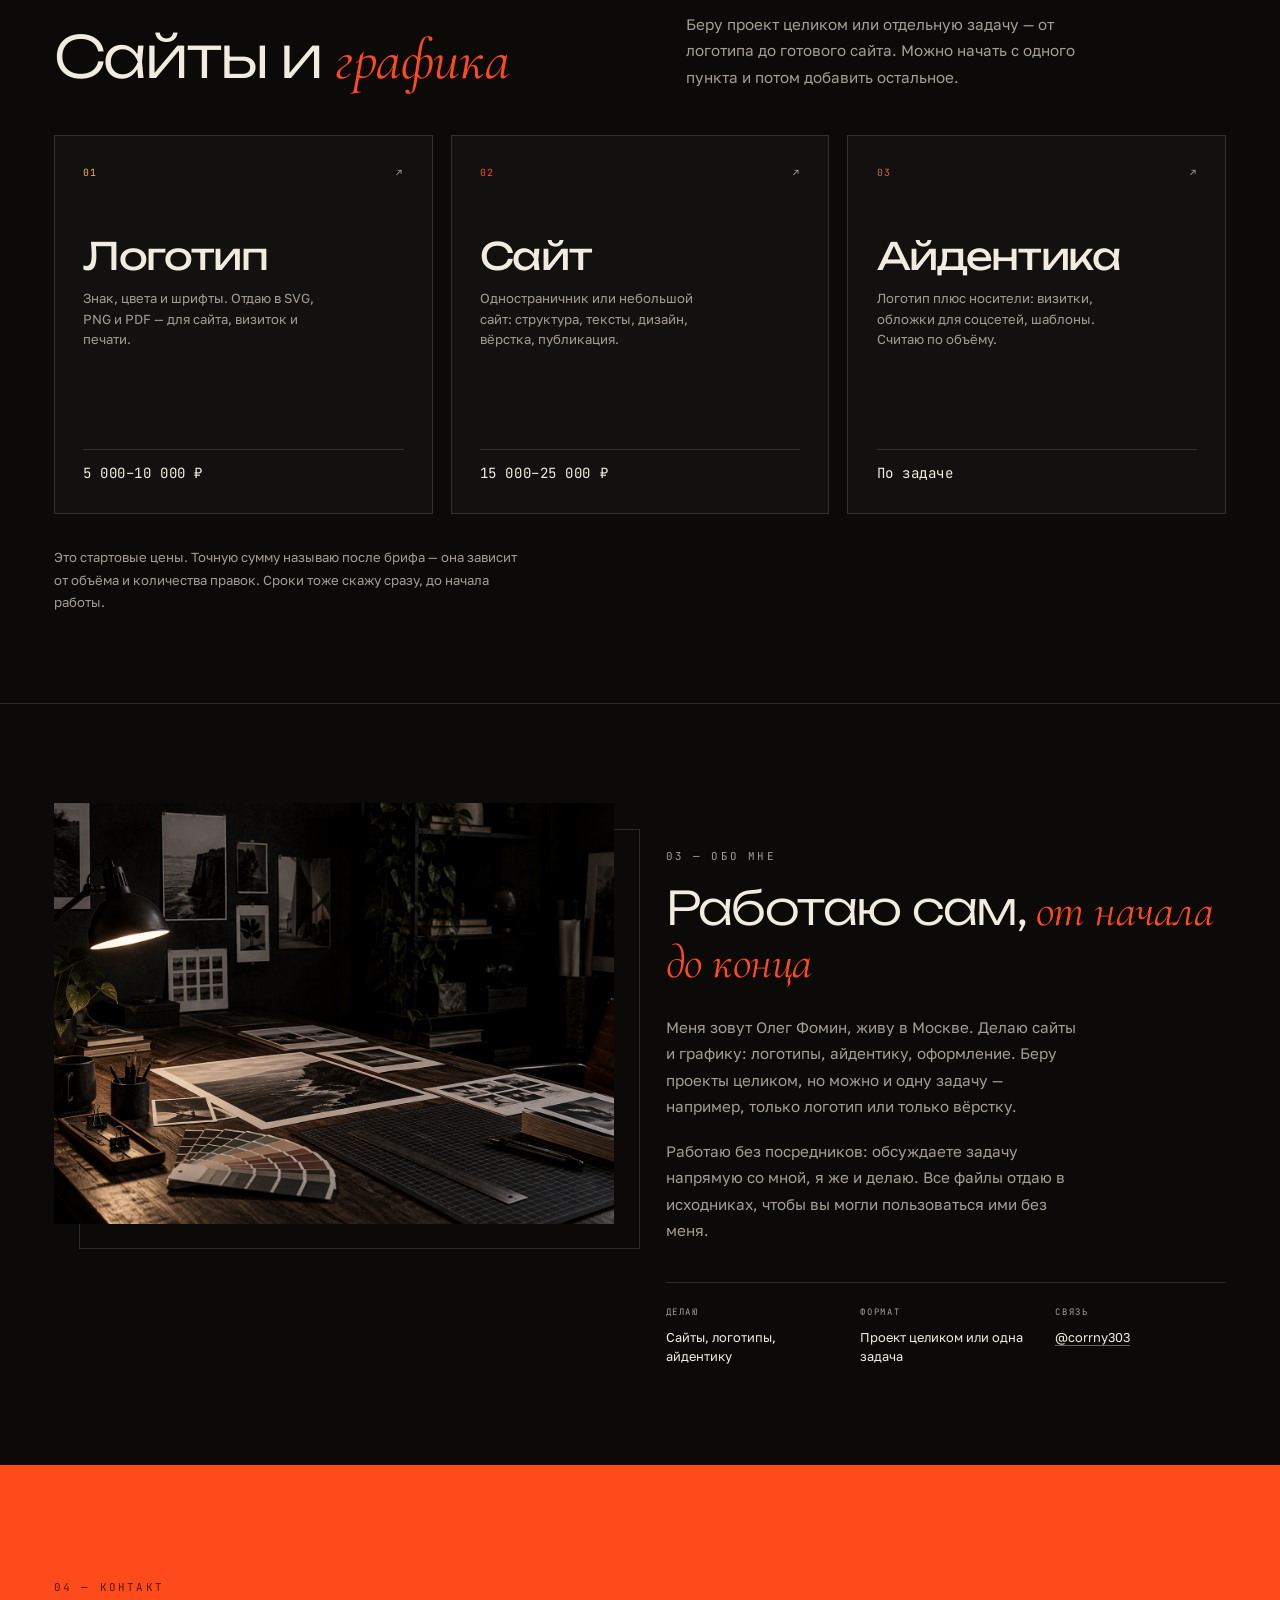
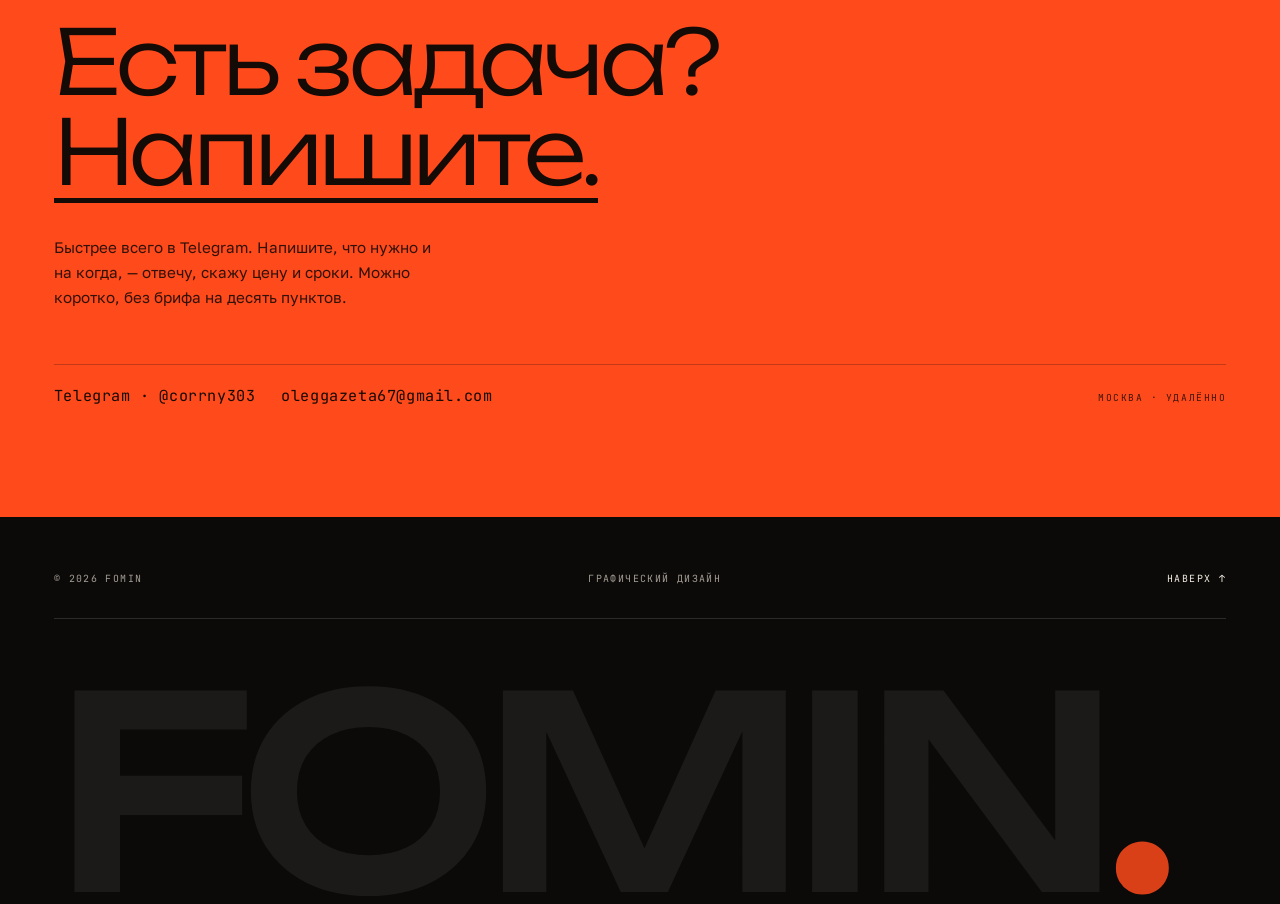
==== commit 9b23dd8c: "Turn the price list into square hover tiles The services block read as a plain text list; square car" ====
--- a/index.html
+++ b/index.html
@@ -137,35 +137,50 @@
 
       <div class="services-intro">
         <h2>Сайты и <em>графика</em></h2>
-        <p>Могу сделать сайт целиком — от структуры до запуска. Могу только визуальную часть: логотип, цвета, оформление. Если проект уже начат, доделаю то, что осталось.</p>
-      </div>
-
-      <ol class="services-list">
-        <li class="service">
-          <span class="service-index" aria-hidden="true">01</span>
-          <span class="service-main">
-            <span class="service-title">Логотип</span>
-            <span class="service-desc">Знак, цвета и шрифты. Файлы в SVG, PNG и PDF — для сайта, визиток и печати.</span>
-          </span>
-          <span class="service-price">5 000–10 000 ₽</span>
+        <p>Беру проект целиком или отдельную задачу — от логотипа до готового сайта. Можно начать с одного пункта и потом добавить остальное.</p>
+      </div>
+
+      <ul class="service-grid">
+        <li>
+          <a class="service-card" href="#contact" style="--card-accent: #ffb23e">
+            <span class="sc-top">
+              <span class="sc-index" aria-hidden="true">01</span>
+              <span class="sc-arrow" aria-hidden="true">↗</span>
+            </span>
+            <span class="sc-body">
+              <span class="sc-title">Логотип</span>
+              <span class="sc-desc">Знак, цвета и шрифты. Отдаю в SVG, PNG и PDF — для сайта, визиток и печати.</span>
+            </span>
+            <span class="sc-price">5 000–10 000 ₽</span>
+          </a>
         </li>
-        <li class="service">
-          <span class="service-index" aria-hidden="true">02</span>
-          <span class="service-main">
-            <span class="service-title">Сайт</span>
-            <span class="service-desc">Одностраничник или небольшой сайт: структура, тексты, дизайн, вёрстка, публикация.</span>
-          </span>
-          <span class="service-price">15 000–25 000 ₽</span>
+        <li>
+          <a class="service-card" href="#contact" style="--card-accent: #ff4a1c">
+            <span class="sc-top">
+              <span class="sc-index" aria-hidden="true">02</span>
+              <span class="sc-arrow" aria-hidden="true">↗</span>
+            </span>
+            <span class="sc-body">
+              <span class="sc-title">Сайт</span>
+              <span class="sc-desc">Одностраничник или небольшой сайт: структура, тексты, дизайн, вёрстка, публикация.</span>
+            </span>
+            <span class="sc-price">15 000–25 000 ₽</span>
+          </a>
         </li>
-        <li class="service">
-          <span class="service-index" aria-hidden="true">03</span>
-          <span class="service-main">
-            <span class="service-title">Айдентика</span>
-            <span class="service-desc">Логотип плюс носители: визитки, обложки для соцсетей, шаблоны. Считаю по объёму.</span>
-          </span>
-          <span class="service-price">По задаче</span>
+        <li>
+          <a class="service-card" href="#contact" style="--card-accent: #c96a43">
+            <span class="sc-top">
+              <span class="sc-index" aria-hidden="true">03</span>
+              <span class="sc-arrow" aria-hidden="true">↗</span>
+            </span>
+            <span class="sc-body">
+              <span class="sc-title">Айдентика</span>
+              <span class="sc-desc">Логотип плюс носители: визитки, обложки для соцсетей, шаблоны. Считаю по объёму.</span>
+            </span>
+            <span class="sc-price">По задаче</span>
+          </a>
         </li>
-      </ol>
+      </ul>
 
       <p class="services-note">Это стартовые цены. Точную сумму называю после брифа — она зависит от объёма и количества правок. Сроки тоже скажу сразу, до начала работы.</p>
     </section>
--- a/styles.css
+++ b/styles.css
@@ -750,54 +750,112 @@
   color: var(--ink-dim);
 }
 
-.services-list {
+.service-grid {
+  display: grid;
+  grid-template-columns: repeat(3, minmax(0, 1fr));
+  gap: clamp(0.75rem, 1.4vw, 1.25rem);
   margin: clamp(2rem, 5vh, 3.5rem) 0 0;
   padding: 0;
   list-style: none;
+}
+
+.service-card {
+  position: relative;
+  display: flex;
+  flex-direction: column;
+  gap: 0.75rem;
+  height: 100%;
+  aspect-ratio: 1 / 1;
+  padding: clamp(1.1rem, 2.2vw, 1.9rem);
+  border: 1px solid var(--line);
+  background: var(--bg-soft);
+  transition: border-color 0.5s var(--ease-soft), background 0.5s var(--ease-soft),
+    transform 0.5s var(--ease);
+}
+
+.service-card:hover,
+.service-card:focus-visible {
+  border-color: var(--card-accent);
+  background: color-mix(in srgb, var(--card-accent) 9%, var(--bg-soft));
+  transform: translateY(-6px);
+}
+
+.sc-top {
+  display: flex;
+  align-items: baseline;
+  justify-content: space-between;
+  gap: 1rem;
+  font-family: var(--font-mono);
+  font-size: 0.62rem;
+  letter-spacing: 0.16em;
+}
+
+.sc-index {
+  color: var(--card-accent);
+}
+
+.sc-arrow {
+  color: var(--ink-dim);
+  transition: transform 0.5s var(--ease), color 0.4s;
+}
+
+.service-card:hover .sc-arrow,
+.service-card:focus-visible .sc-arrow {
+  color: var(--card-accent);
+  transform: translate(3px, -3px);
+}
+
+.sc-body {
+  display: flex;
+  flex-direction: column;
+  gap: 0.75rem;
+  margin: auto 0;
+}
+
+.sc-title {
+  font-family: var(--font-display);
+  font-size: clamp(1.45rem, 3vw, 2.35rem);
+  font-weight: 400;
+  line-height: 1.08;
+  letter-spacing: -0.035em;
+  transition: color 0.4s;
+}
+
+.sc-desc {
+  max-width: 30ch;
+  font-size: 0.82rem;
+  line-height: 1.55;
+  color: var(--ink-dim);
+  transition: color 0.4s;
+}
+
+.service-card:hover .sc-desc,
+.service-card:focus-visible .sc-desc {
+  color: rgba(242, 236, 224, 0.9);
+}
+
+.sc-price {
+  margin-top: auto;
+  padding-top: 0.85rem;
   border-top: 1px solid var(--line);
-}
-
-.service {
-  display: grid;
-  grid-template-columns: 3.4rem minmax(0, 1fr) auto;
-  align-items: baseline;
-  gap: clamp(0.9rem, 2.5vw, 2rem);
-  padding: clamp(1.15rem, 2.6vw, 1.8rem) 0;
-  border-bottom: 1px solid var(--line);
-}
-
-.service-index {
-  font-family: var(--font-mono);
-  font-size: 0.62rem;
-  letter-spacing: 0.1em;
-  color: var(--ink-dim);
-}
-
-.service-title {
-  display: block;
-  font-family: var(--font-display);
-  font-size: clamp(1.25rem, 2.6vw, 1.85rem);
-  font-weight: 400;
-  letter-spacing: -0.025em;
-  line-height: 1.15;
-}
-
-.service-desc {
-  display: block;
-  margin-top: 0.45rem;
-  max-width: 52ch;
-  font-size: 0.82rem;
-  line-height: 1.6;
-  color: var(--ink-dim);
-}
-
-.service-price {
-  justify-self: end;
-  font-family: var(--font-mono);
-  font-size: clamp(0.72rem, 1.1vw, 0.86rem);
+  font-family: var(--font-mono);
+  font-size: clamp(0.76rem, 1.1vw, 0.88rem);
   letter-spacing: 0.04em;
-  color: var(--accent);
+  color: var(--ink);
   white-space: nowrap;
+  transition: color 0.4s, border-color 0.4s;
+}
+
+.service-card:hover .sc-price,
+.service-card:focus-visible .sc-price {
+  border-top-color: color-mix(in srgb, var(--card-accent) 45%, transparent);
+}
+
+.service-card:hover .sc-title,
+.service-card:hover .sc-price,
+.service-card:focus-visible .sc-title,
+.service-card:focus-visible .sc-price {
+  color: var(--card-accent);
 }
 
 .services-note {
@@ -1340,6 +1398,19 @@
     gap: 1.2rem;
   }
 
+  .service-grid {
+    grid-template-columns: repeat(2, minmax(0, 1fr));
+  }
+
+  .service-grid > li:last-child {
+    grid-column: 1 / -1;
+  }
+
+  .service-card {
+    aspect-ratio: auto;
+    min-height: 13rem;
+  }
+
   .about {
     grid-template-columns: 1fr;
   }
@@ -1428,15 +1499,19 @@
     gap: 1rem;
   }
 
-  .service {
-    grid-template-columns: 2.2rem minmax(0, 1fr);
-    gap: 0.9rem;
-  }
-
-  .service-price {
-    grid-column: 2;
-    justify-self: start;
-    margin-top: 0.15rem;
+  .service-grid {
+    grid-template-columns: 1fr;
+    gap: 0.6rem;
+  }
+
+  .service-card {
+    min-height: 0;
+    gap: 0.55rem;
+    padding: 1.25rem;
+  }
+
+  .sc-desc {
+    max-width: none;
   }
 
   .section-head {
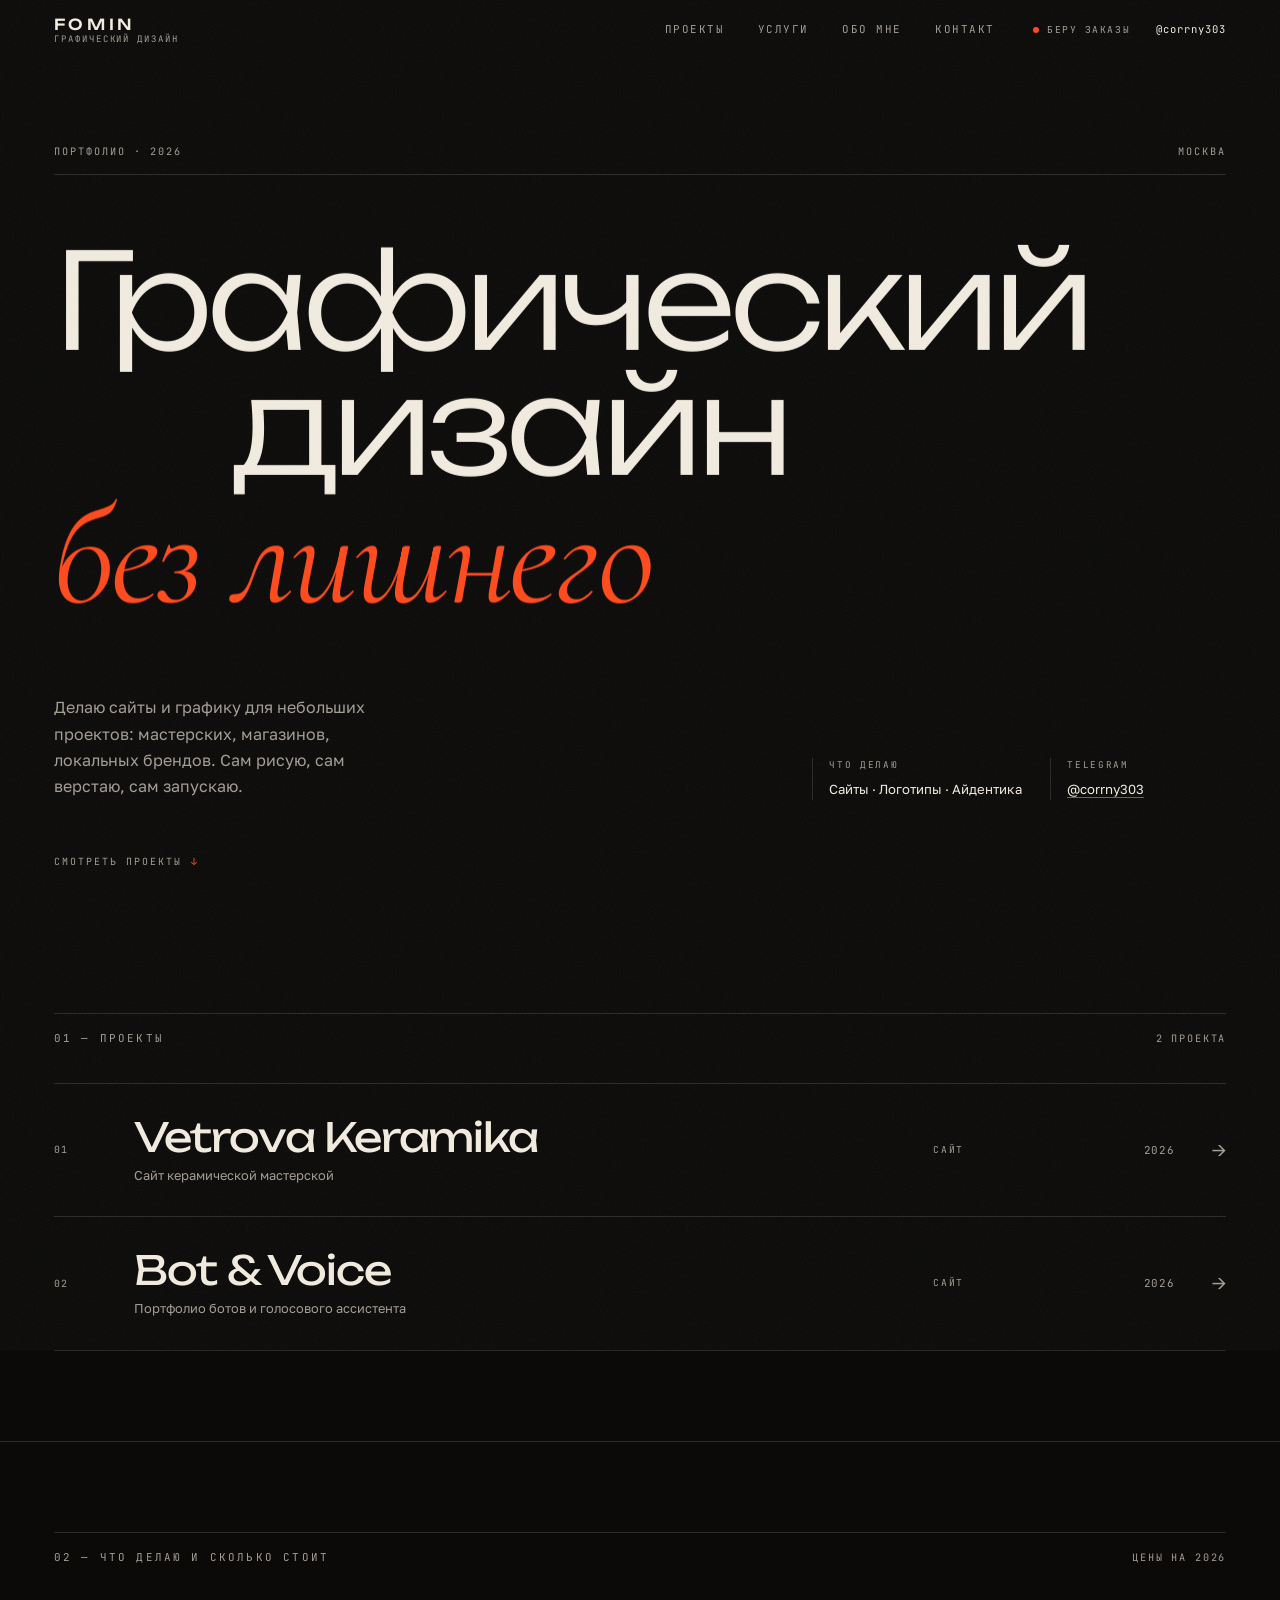
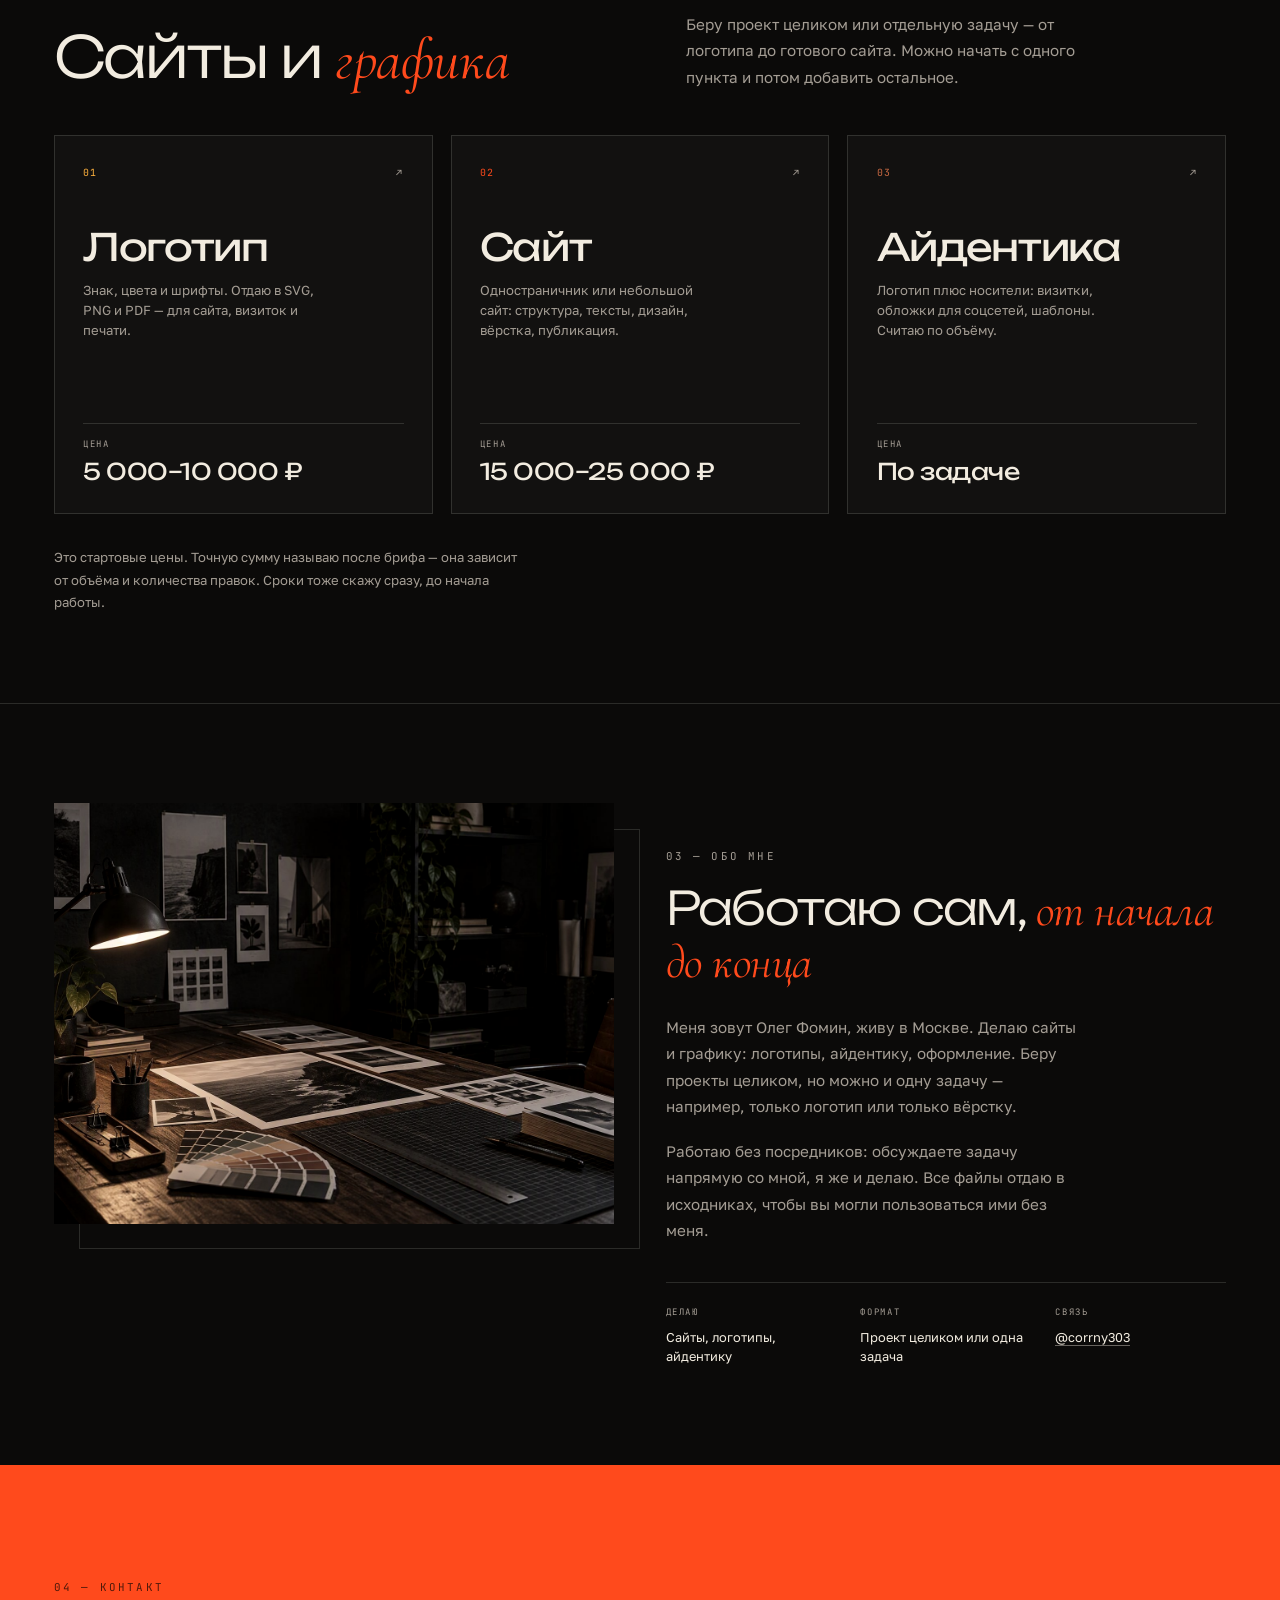
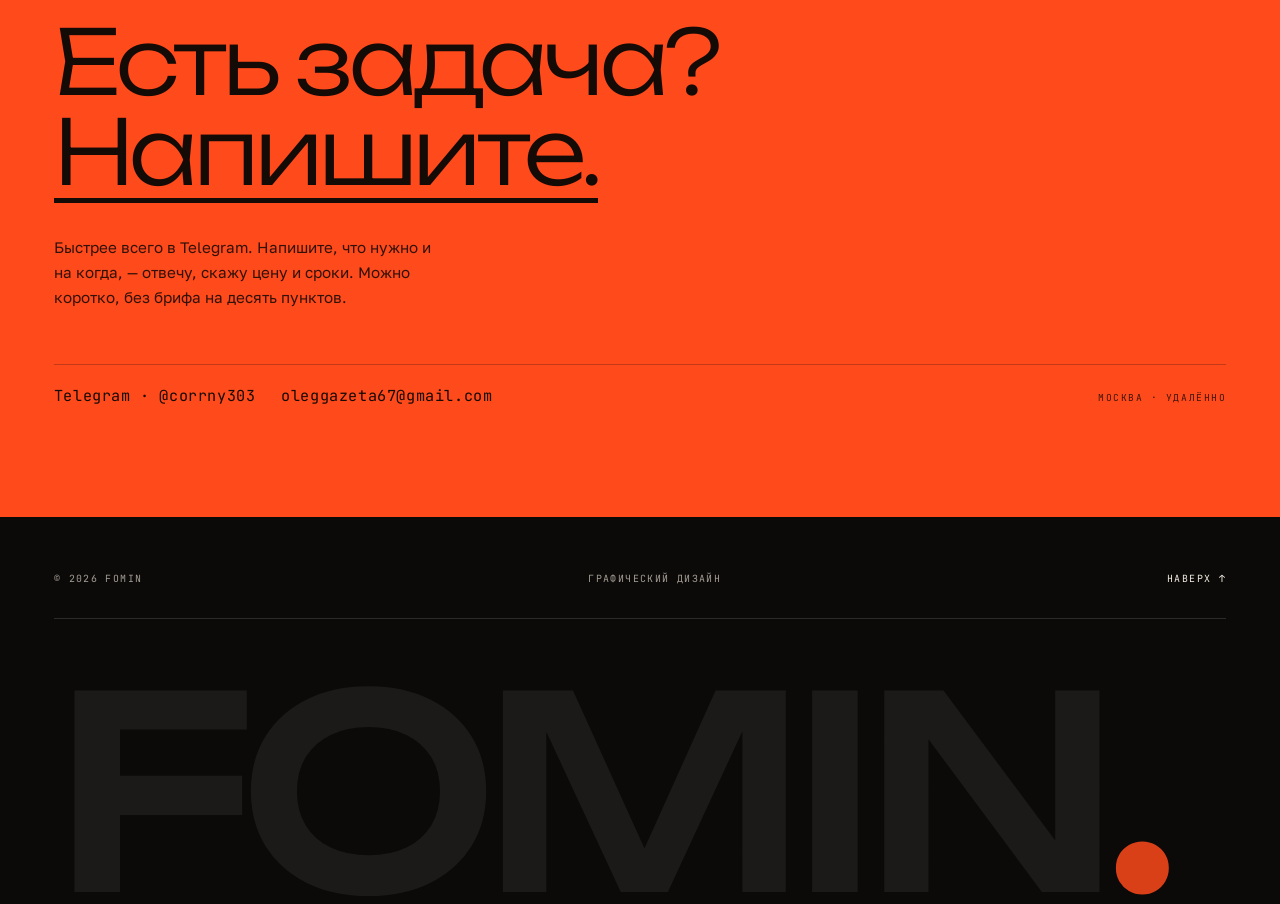
==== commit fd57e448: "Version styles and make prices explicit widgets GitHub Pages caches CSS for ten minutes, so new HTML" ====
--- a/index.html
+++ b/index.html
@@ -14,9 +14,9 @@
   <link rel="preconnect" href="https://fonts.googleapis.com">
   <link rel="preconnect" href="https://fonts.gstatic.com" crossorigin>
   <link href="https://fonts.googleapis.com/css2?family=Cormorant:ital,wght@0,400;0,500;1,400;1,500&family=Golos+Text:wght@400;500&family=JetBrains+Mono:wght@400;500&family=Unbounded:wght@300;400;500;700&display=swap" rel="stylesheet">
-  <link rel="stylesheet" href="styles.css">
+  <link rel="stylesheet" href="styles.css?v=51a0287b">
   <script>document.documentElement.classList.add('js');</script>
-  <script src="script.js" defer></script>
+  <script src="script.js?v=6efe247b" defer></script>
 </head>
 <body>
   <a class="skip" href="#projects">Перейти к проектам</a>
@@ -151,7 +151,10 @@
               <span class="sc-title">Логотип</span>
               <span class="sc-desc">Знак, цвета и шрифты. Отдаю в SVG, PNG и PDF — для сайта, визиток и печати.</span>
             </span>
-            <span class="sc-price">5 000–10 000 ₽</span>
+            <span class="sc-price">
+              <span class="sc-price-label">Цена</span>
+              <span class="sc-price-value">5 000–10 000 ₽</span>
+            </span>
           </a>
         </li>
         <li>
@@ -164,7 +167,10 @@
               <span class="sc-title">Сайт</span>
               <span class="sc-desc">Одностраничник или небольшой сайт: структура, тексты, дизайн, вёрстка, публикация.</span>
             </span>
-            <span class="sc-price">15 000–25 000 ₽</span>
+            <span class="sc-price">
+              <span class="sc-price-label">Цена</span>
+              <span class="sc-price-value">15 000–25 000 ₽</span>
+            </span>
           </a>
         </li>
         <li>
@@ -177,7 +183,10 @@
               <span class="sc-title">Айдентика</span>
               <span class="sc-desc">Логотип плюс носители: визитки, обложки для соцсетей, шаблоны. Считаю по объёму.</span>
             </span>
-            <span class="sc-price">По задаче</span>
+            <span class="sc-price">
+              <span class="sc-price-label">Цена</span>
+              <span class="sc-price-value">По задаче</span>
+            </span>
           </a>
         </li>
       </ul>
--- a/styles.css
+++ b/styles.css
@@ -835,15 +835,13 @@
 }
 
 .sc-price {
+  display: flex;
+  flex-direction: column;
+  gap: 0.4rem;
   margin-top: auto;
-  padding-top: 0.85rem;
+  padding-top: 0.9rem;
   border-top: 1px solid var(--line);
-  font-family: var(--font-mono);
-  font-size: clamp(0.76rem, 1.1vw, 0.88rem);
-  letter-spacing: 0.04em;
-  color: var(--ink);
-  white-space: nowrap;
-  transition: color 0.4s, border-color 0.4s;
+  transition: border-color 0.4s;
 }
 
 .service-card:hover .sc-price,
@@ -851,10 +849,29 @@
   border-top-color: color-mix(in srgb, var(--card-accent) 45%, transparent);
 }
 
+.sc-price-label {
+  font-family: var(--font-mono);
+  font-size: 0.56rem;
+  letter-spacing: 0.18em;
+  text-transform: uppercase;
+  color: var(--ink-dim);
+}
+
+.sc-price-value {
+  font-family: var(--font-display);
+  font-size: clamp(1.02rem, 1.8vw, 1.5rem);
+  font-weight: 400;
+  line-height: 1.15;
+  letter-spacing: -0.02em;
+  color: var(--ink);
+  white-space: nowrap;
+  transition: color 0.4s;
+}
+
 .service-card:hover .sc-title,
-.service-card:hover .sc-price,
 .service-card:focus-visible .sc-title,
-.service-card:focus-visible .sc-price {
+.service-card:hover .sc-price-value,
+.service-card:focus-visible .sc-price-value {
   color: var(--card-accent);
 }
 
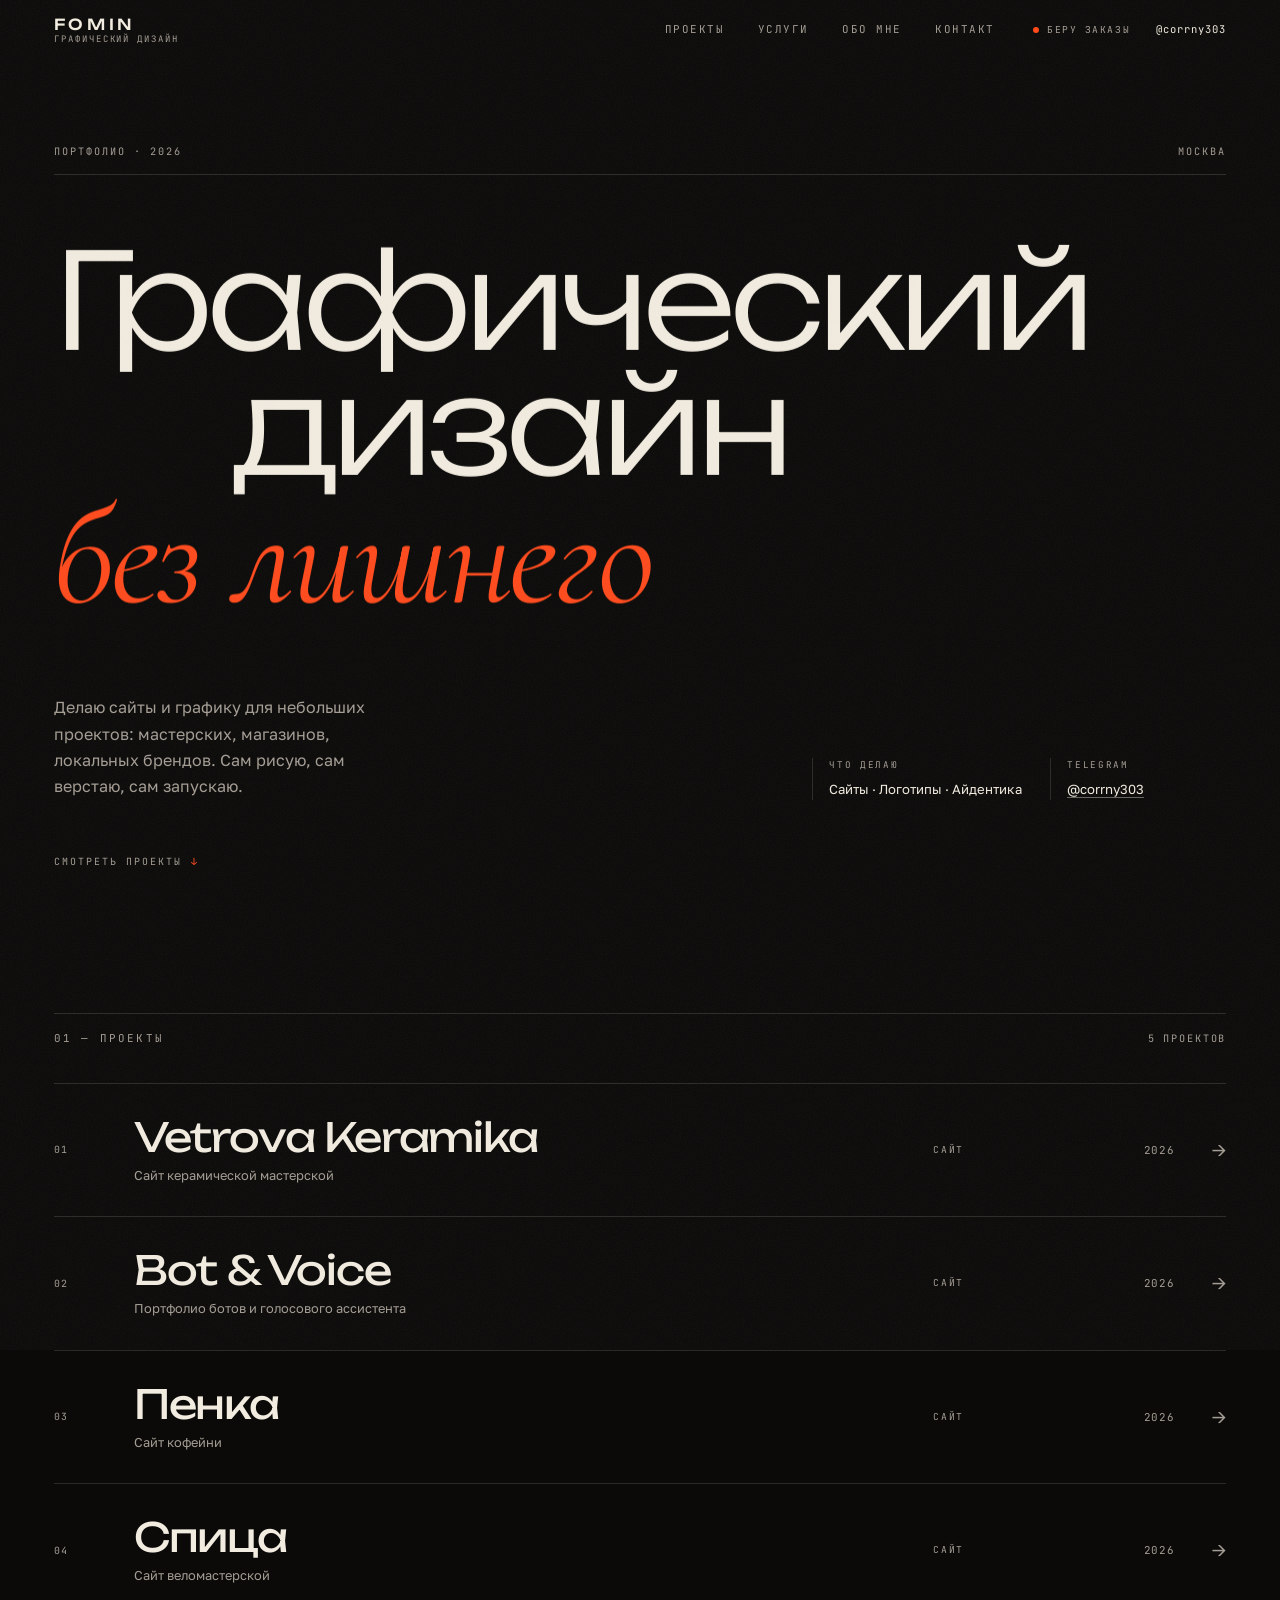
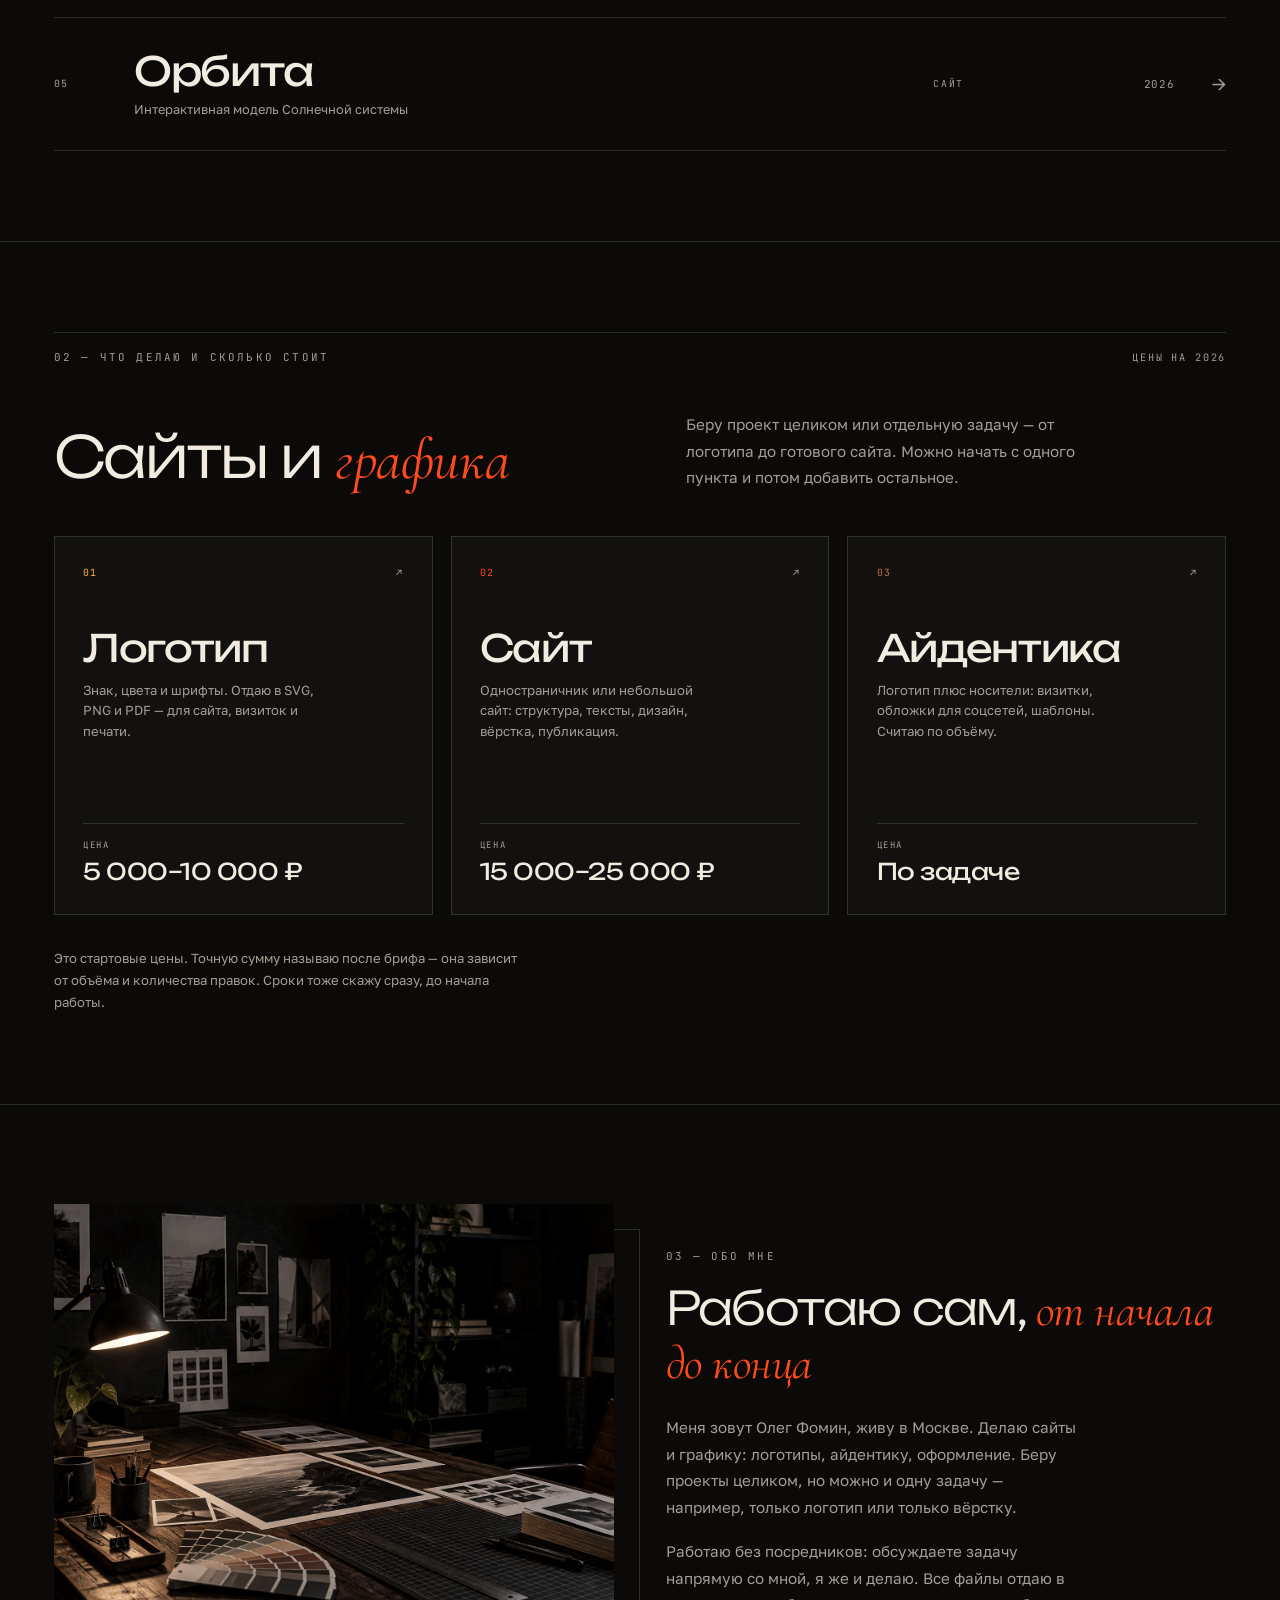
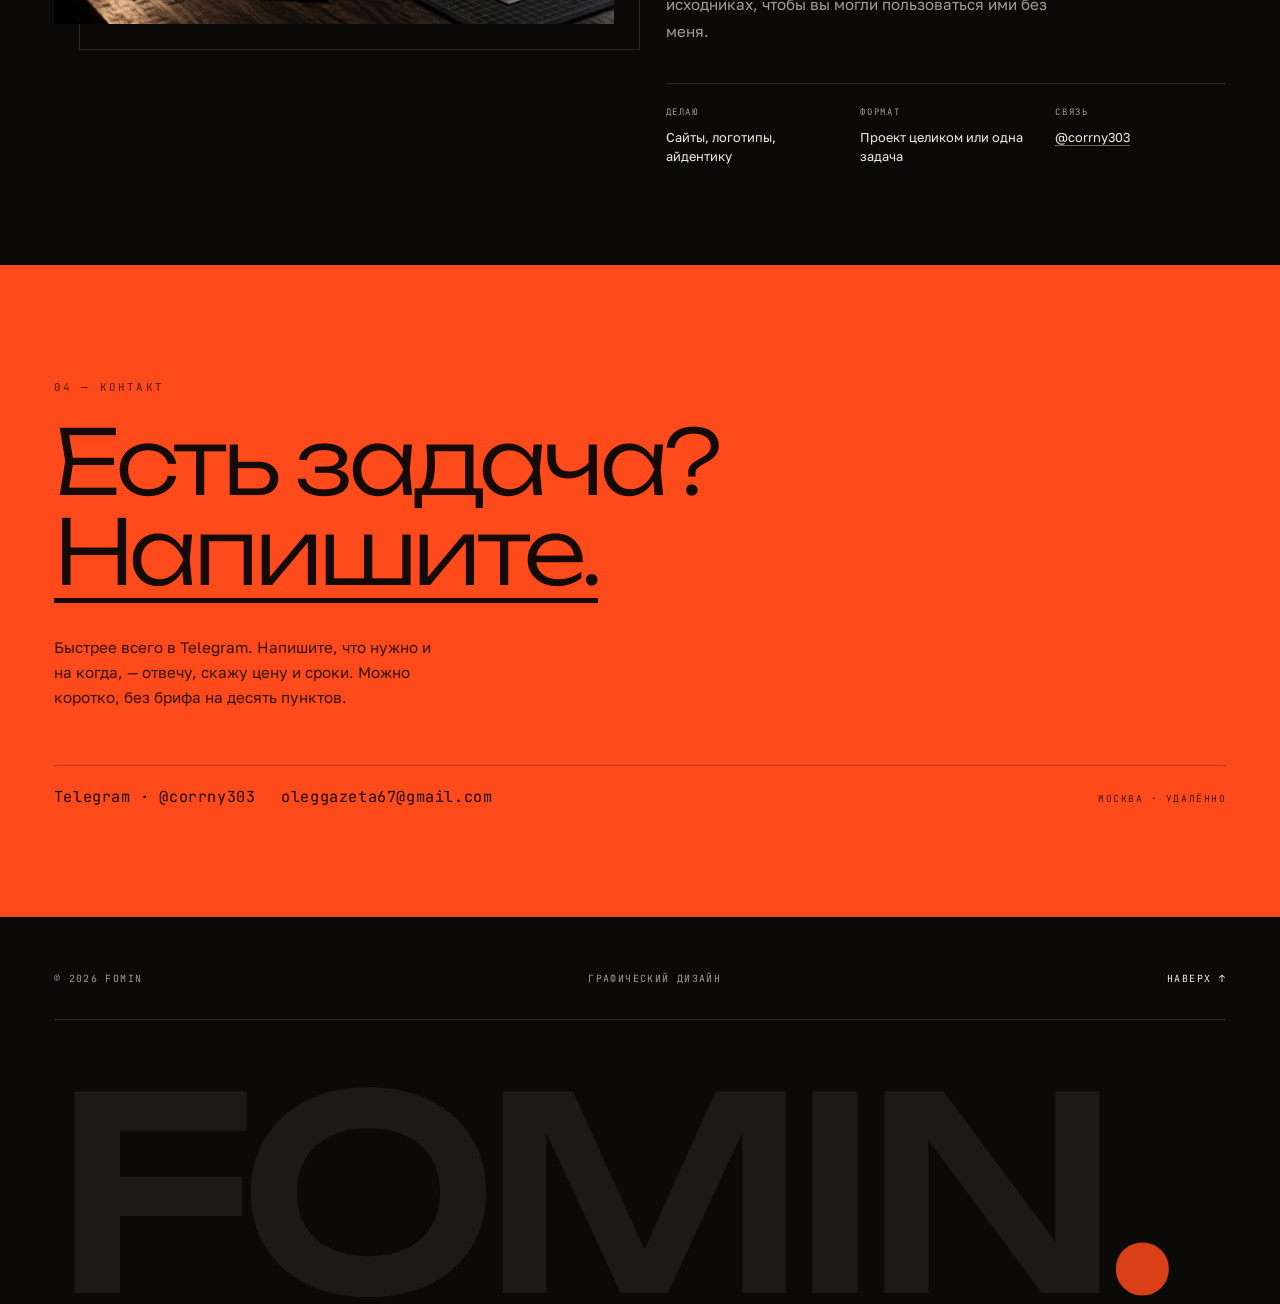
==== commit 402783b5: "Add Penka, Spitsa and Orbita cases to the portfolio Three more live sites with covers, case pages an" ====
--- a/index.html
+++ b/index.html
@@ -100,7 +100,7 @@
     <section class="works" id="projects">
       <div class="section-head">
         <span class="section-label">01 — Проекты</span>
-        <span class="works-count"><!-- COUNT:START -->2 проекта<!-- COUNT:END --></span>
+        <span class="works-count"><!-- COUNT:START -->5 проектов<!-- COUNT:END --></span>
       </div>
 
       <div class="works-list" id="works-list">
@@ -120,6 +120,36 @@
           <span class="work-main">
             <span class="work-title">Bot &amp; Voice</span>
             <span class="work-sub">Портфолио ботов и голосового ассистента</span>
+          </span>
+          <span class="work-cat">Сайт</span>
+          <span class="work-year">2026</span>
+          <span class="work-arrow" aria-hidden="true">→</span>
+        </a>
+        <a class="work" href="work/penka-coffee/" data-preview="assets/penka.jpg">
+          <span class="work-index" aria-hidden="true">03</span>
+          <span class="work-main">
+            <span class="work-title">Пенка</span>
+            <span class="work-sub">Сайт кофейни</span>
+          </span>
+          <span class="work-cat">Сайт</span>
+          <span class="work-year">2026</span>
+          <span class="work-arrow" aria-hidden="true">→</span>
+        </a>
+        <a class="work" href="work/spitsa-velo/" data-preview="assets/spitsa.jpg">
+          <span class="work-index" aria-hidden="true">04</span>
+          <span class="work-main">
+            <span class="work-title">Спица</span>
+            <span class="work-sub">Сайт веломастерской</span>
+          </span>
+          <span class="work-cat">Сайт</span>
+          <span class="work-year">2026</span>
+          <span class="work-arrow" aria-hidden="true">→</span>
+        </a>
+        <a class="work" href="work/orbita-solar/" data-preview="assets/orbita.jpg">
+          <span class="work-index" aria-hidden="true">05</span>
+          <span class="work-main">
+            <span class="work-title">Орбита</span>
+            <span class="work-sub">Интерактивная модель Солнечной системы</span>
           </span>
           <span class="work-cat">Сайт</span>
           <span class="work-year">2026</span>
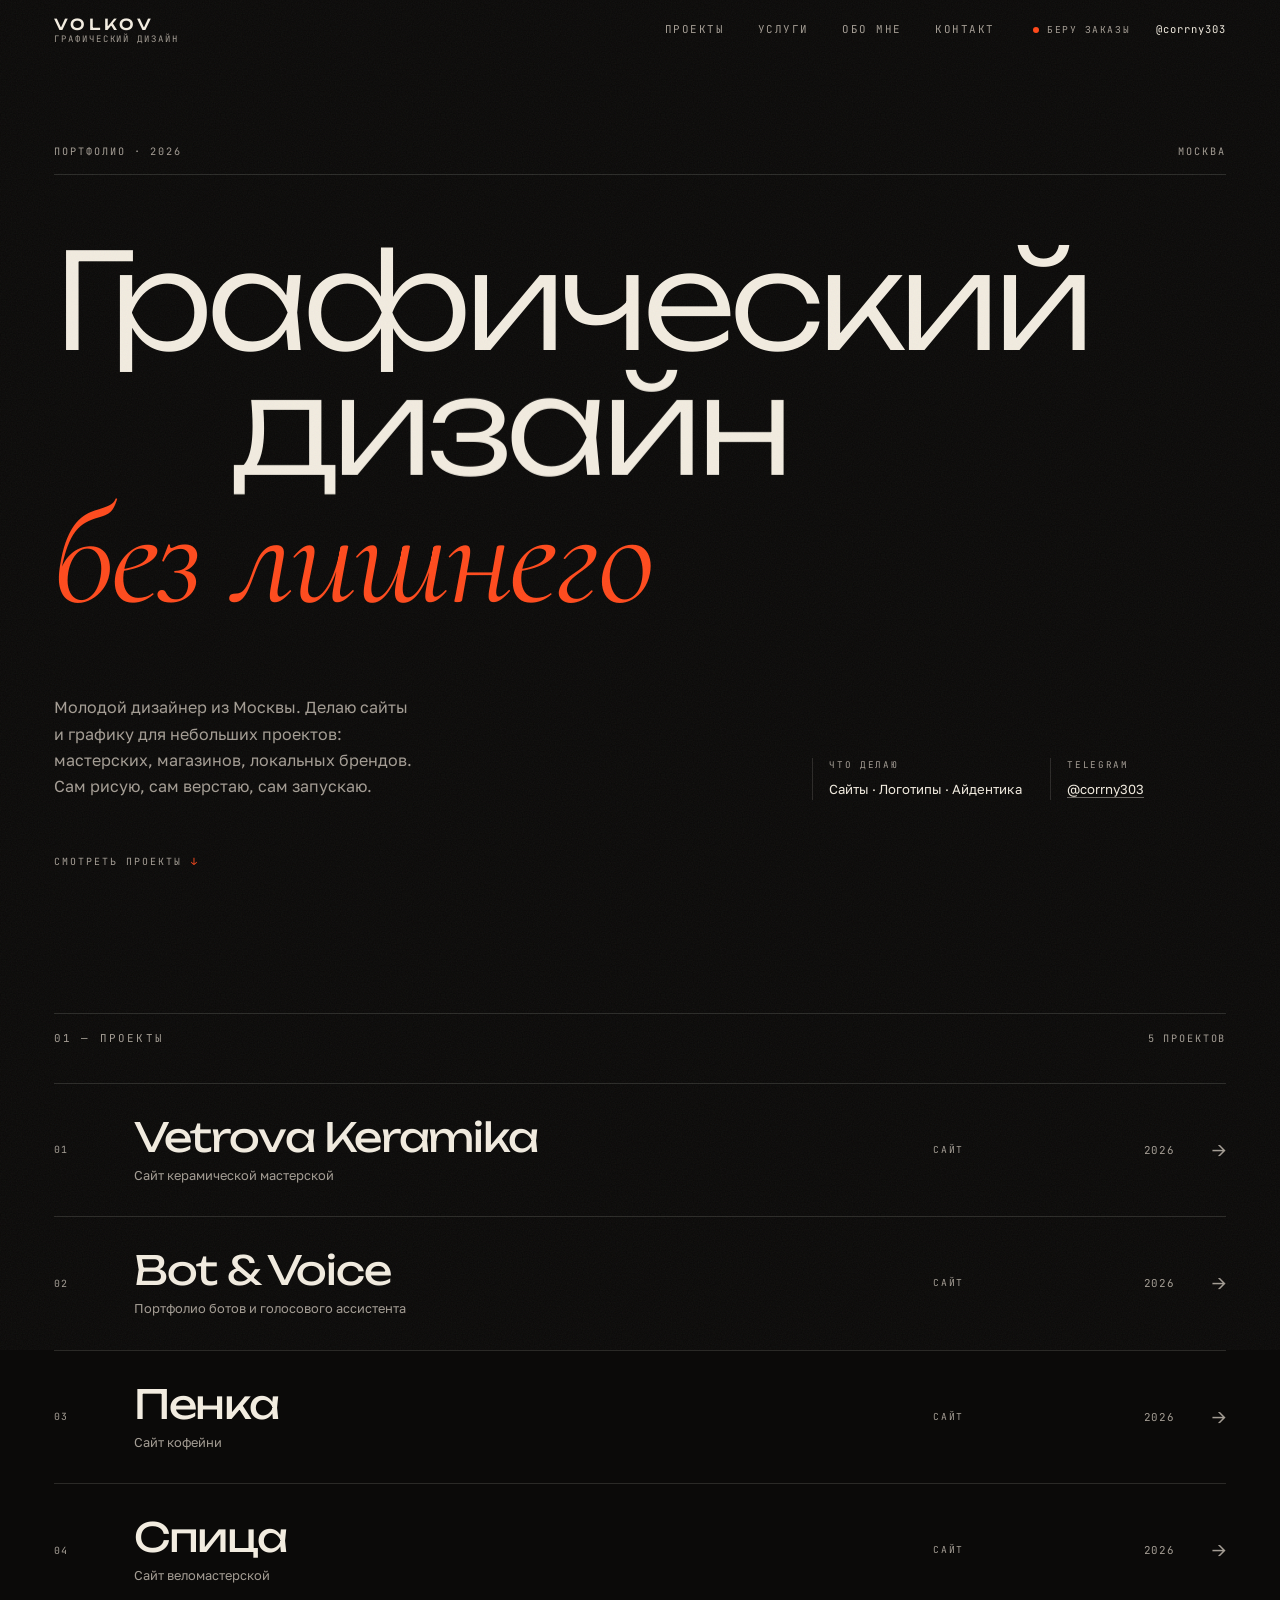
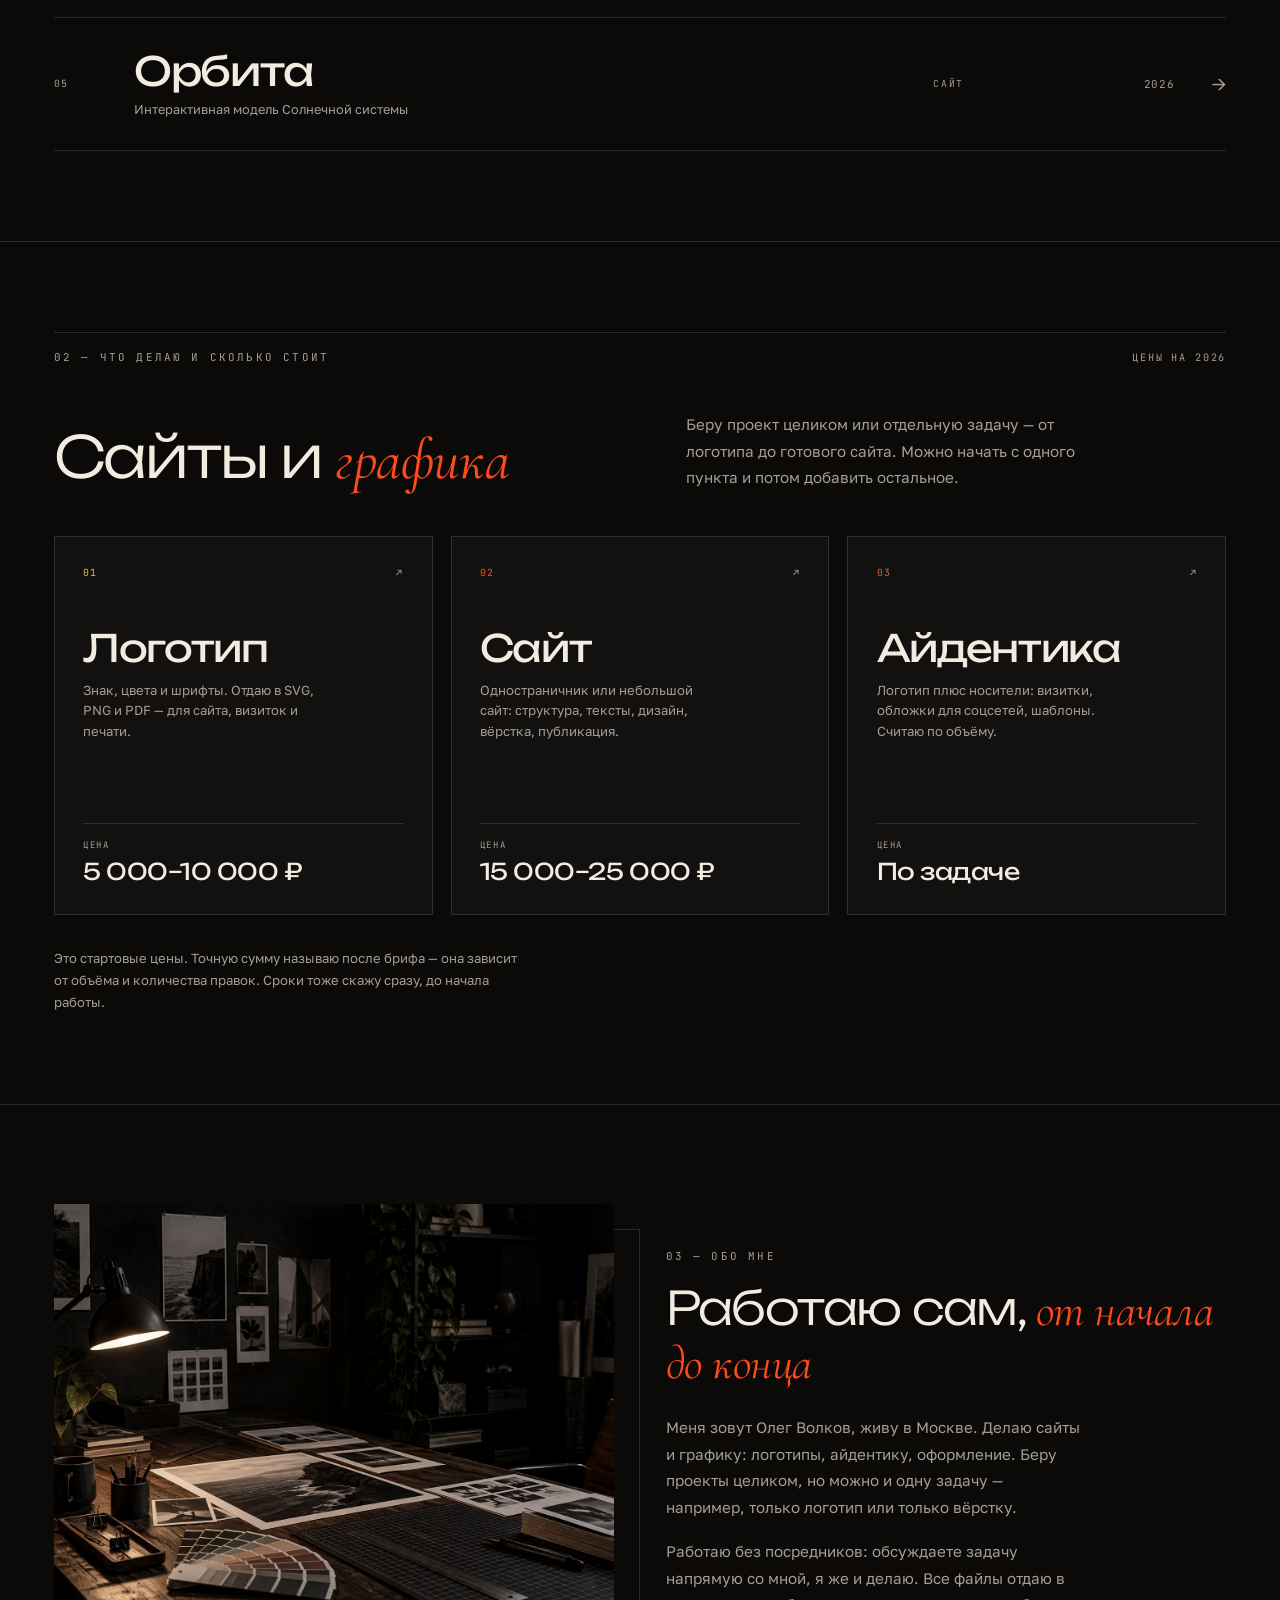
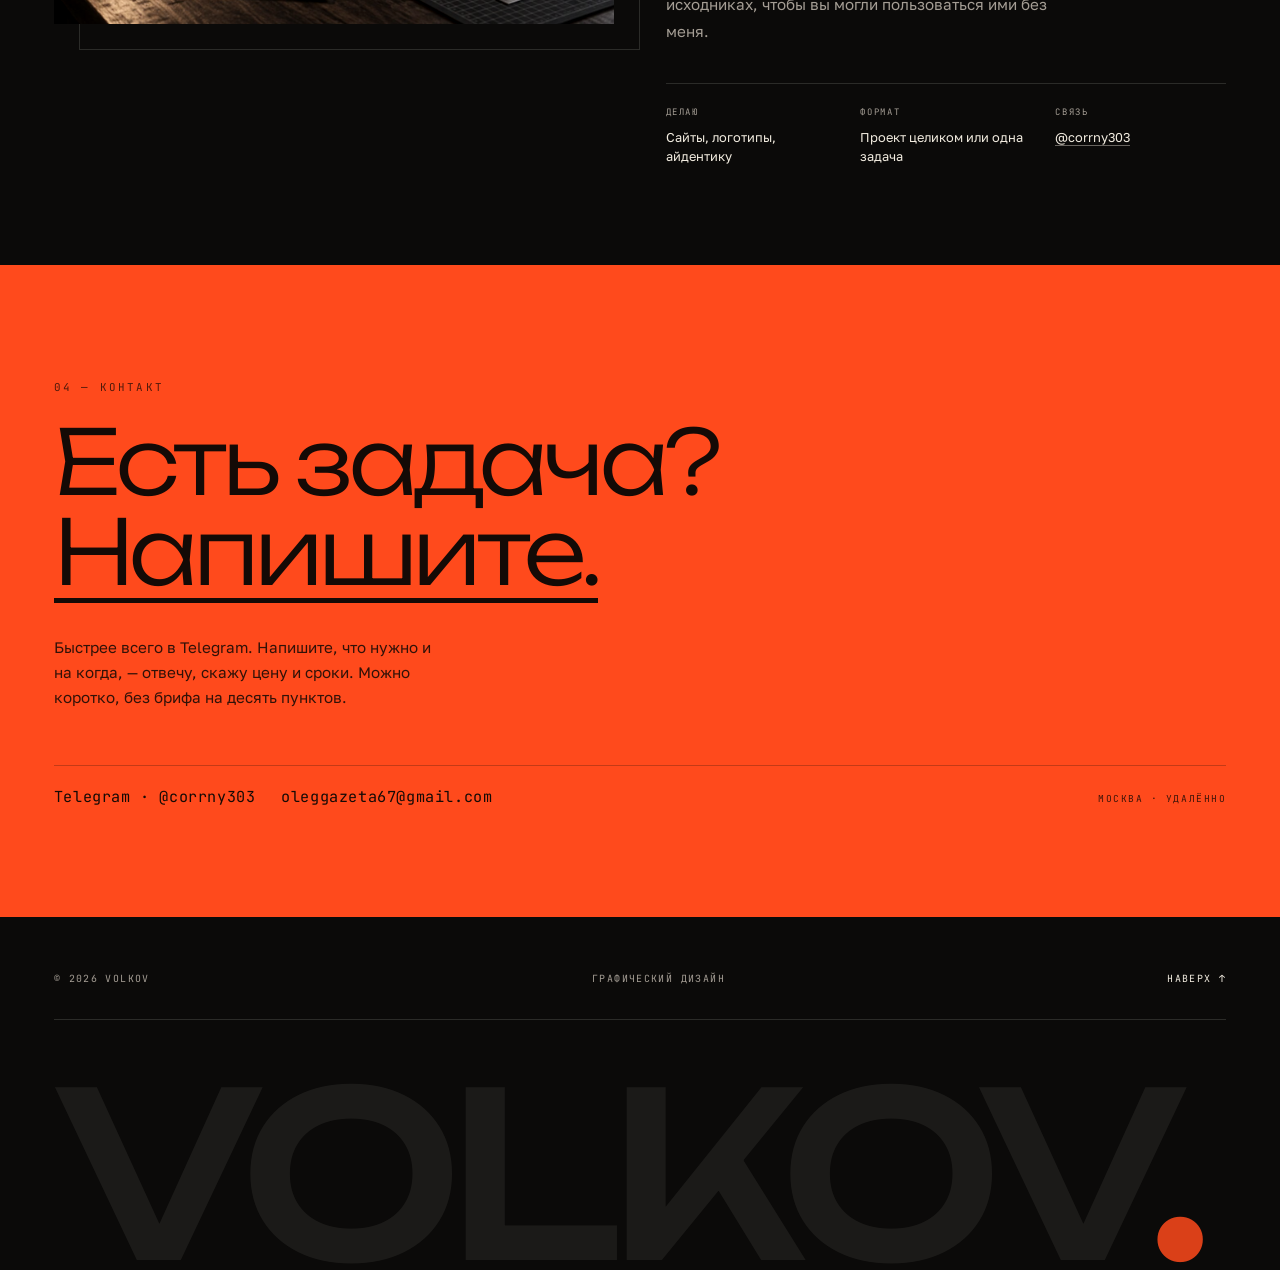
==== commit 46af0d37: "Rename portfolio brand to Volkov and add young designer intro" ====
--- a/index.html
+++ b/index.html
@@ -3,18 +3,18 @@
 <head>
   <meta charset="utf-8">
   <meta name="viewport" content="width=device-width, initial-scale=1">
-  <title>Олег Фомин — графический дизайн</title>
-  <meta name="description" content="Олег Фомин: делаю сайты и графику — логотипы, айдентику, оформление. Москва, цены от 5 000 ₽. Telegram @corrny303.">
+  <title>Олег Волков — графический дизайн</title>
+  <meta name="description" content="Олег Волков — молодой дизайнер из Москвы: делаю сайты и графику — логотипы, айдентику, оформление. Цены от 5 000 ₽. Telegram @corrny303.">
   <meta name="theme-color" content="#0b0a09">
-  <meta property="og:title" content="Олег Фомин — сайты и графика">
-  <meta property="og:description" content="Сайты, логотипы и айдентика. Цены и примеры работ.">
+  <meta property="og:title" content="Олег Волков — сайты и графика">
+  <meta property="og:description" content="Молодой дизайнер из Москвы. Сайты, логотипы и айдентика. Цены и примеры работ.">
   <meta property="og:type" content="website">
   <meta property="og:image" content="https://oleggazeta67-alt.github.io/fomin/assets/keramika.jpg">
-  <link rel="icon" href="data:image/svg+xml,%3Csvg xmlns='http://www.w3.org/2000/svg' viewBox='0 0 64 64'%3E%3Crect width='64' height='64' fill='%230b0a09'/%3E%3Ctext x='32' y='46' font-family='Georgia,serif' font-size='38' font-weight='700' fill='%23ff4a1c' text-anchor='middle'%3EF%3C/text%3E%3C/svg%3E">
+  <link rel="icon" href="data:image/svg+xml,%3Csvg xmlns='http://www.w3.org/2000/svg' viewBox='0 0 64 64'%3E%3Crect width='64' height='64' fill='%230b0a09'/%3E%3Ctext x='32' y='46' font-family='Georgia,serif' font-size='38' font-weight='700' fill='%23ff4a1c' text-anchor='middle'%3EV%3C/text%3E%3C/svg%3E">
   <link rel="preconnect" href="https://fonts.googleapis.com">
   <link rel="preconnect" href="https://fonts.gstatic.com" crossorigin>
   <link href="https://fonts.googleapis.com/css2?family=Cormorant:ital,wght@0,400;0,500;1,400;1,500&family=Golos+Text:wght@400;500&family=JetBrains+Mono:wght@400;500&family=Unbounded:wght@300;400;500;700&display=swap" rel="stylesheet">
-  <link rel="stylesheet" href="styles.css?v=51a0287b">
+  <link rel="stylesheet" href="styles.css?v=4dc85d23">
   <script>document.documentElement.classList.add('js');</script>
   <script src="script.js?v=6efe247b" defer></script>
 </head>
@@ -23,8 +23,8 @@
   <div class="grain" aria-hidden="true"></div>
 
   <header class="site-header" id="site-header">
-    <a class="brand" href="#top" aria-label="Олег Фомин — на главную">
-      <span class="brand-name">FOMIN</span>
+    <a class="brand" href="#top" aria-label="Олег Волков — на главную">
+      <span class="brand-name">VOLKOV</span>
       <span class="brand-sub">графический дизайн</span>
     </a>
 
@@ -48,7 +48,7 @@
 
   <div class="mobile-menu" id="mobile-menu" role="dialog" aria-modal="true" aria-label="Меню" aria-hidden="true">
     <div class="mm-top">
-      <span class="mm-brand">FOMIN</span>
+      <span class="mm-brand">VOLKOV</span>
       <button class="mm-close" type="button" aria-label="Закрыть меню">×</button>
     </div>
     <nav class="mm-nav" aria-label="Мобильная навигация">
@@ -78,7 +78,7 @@
       </h1>
 
       <div class="hero-bottom">
-        <p class="hero-lead">Делаю сайты и графику для небольших проектов: мастерских, магазинов, локальных брендов. Сам рисую, сам верстаю, сам запускаю.</p>
+        <p class="hero-lead">Молодой дизайнер из Москвы. Делаю сайты и графику для небольших проектов: мастерских, магазинов, локальных брендов. Сам рисую, сам верстаю, сам запускаю.</p>
         <dl class="hero-facts">
           <div>
             <dt>Что делаю</dt>
@@ -232,7 +232,7 @@
       <div class="about-text">
         <span class="section-label reveal">03 — Обо мне</span>
         <h2 class="reveal">Работаю сам, <em>от начала до конца</em></h2>
-        <p class="reveal">Меня зовут Олег Фомин, живу в Москве. Делаю сайты и графику: логотипы, айдентику, оформление. Беру проекты целиком, но можно и одну задачу — например, только логотип или только вёрстку.</p>
+        <p class="reveal">Меня зовут Олег Волков, живу в Москве. Делаю сайты и графику: логотипы, айдентику, оформление. Беру проекты целиком, но можно и одну задачу — например, только логотип или только вёрстку.</p>
         <p class="reveal">Работаю без посредников: обсуждаете задачу напрямую со мной, я же и делаю. Все файлы отдаю в исходниках, чтобы вы могли пользоваться ими без меня.</p>
 
         <dl class="about-facts reveal">
@@ -268,11 +268,11 @@
 
   <footer class="footer">
     <div class="footer-top">
-      <span>© 2026 FOMIN</span>
+      <span>© 2026 VOLKOV</span>
       <span>Графический дизайн</span>
       <a href="#top">Наверх ↑</a>
     </div>
-    <div class="footer-word" aria-hidden="true">FOMIN<span>.</span></div>
+    <div class="footer-word" aria-hidden="true">VOLKOV<span>.</span></div>
   </footer>
 
   <div class="project-preview" aria-hidden="true">
--- a/styles.css
+++ b/styles.css
@@ -1,5 +1,5 @@
 /* =========================================================
-   FOMIN — portfolio
+   VOLKOV — portfolio
    Dark editorial system
    ========================================================= */
 
@@ -1089,7 +1089,7 @@
   margin-top: clamp(1.5rem, 5vh, 3rem);
   margin-bottom: -0.06em;
   font-family: var(--font-display);
-  font-size: 21vw;
+  font-size: 18vw;
   font-weight: 500;
   line-height: 0.95;
   letter-spacing: -0.055em;
@@ -1471,7 +1471,7 @@
 
 @media (max-width: 720px) {
   .footer-word {
-    font-size: 19vw;
+    font-size: 17vw;
   }
 
   .work {
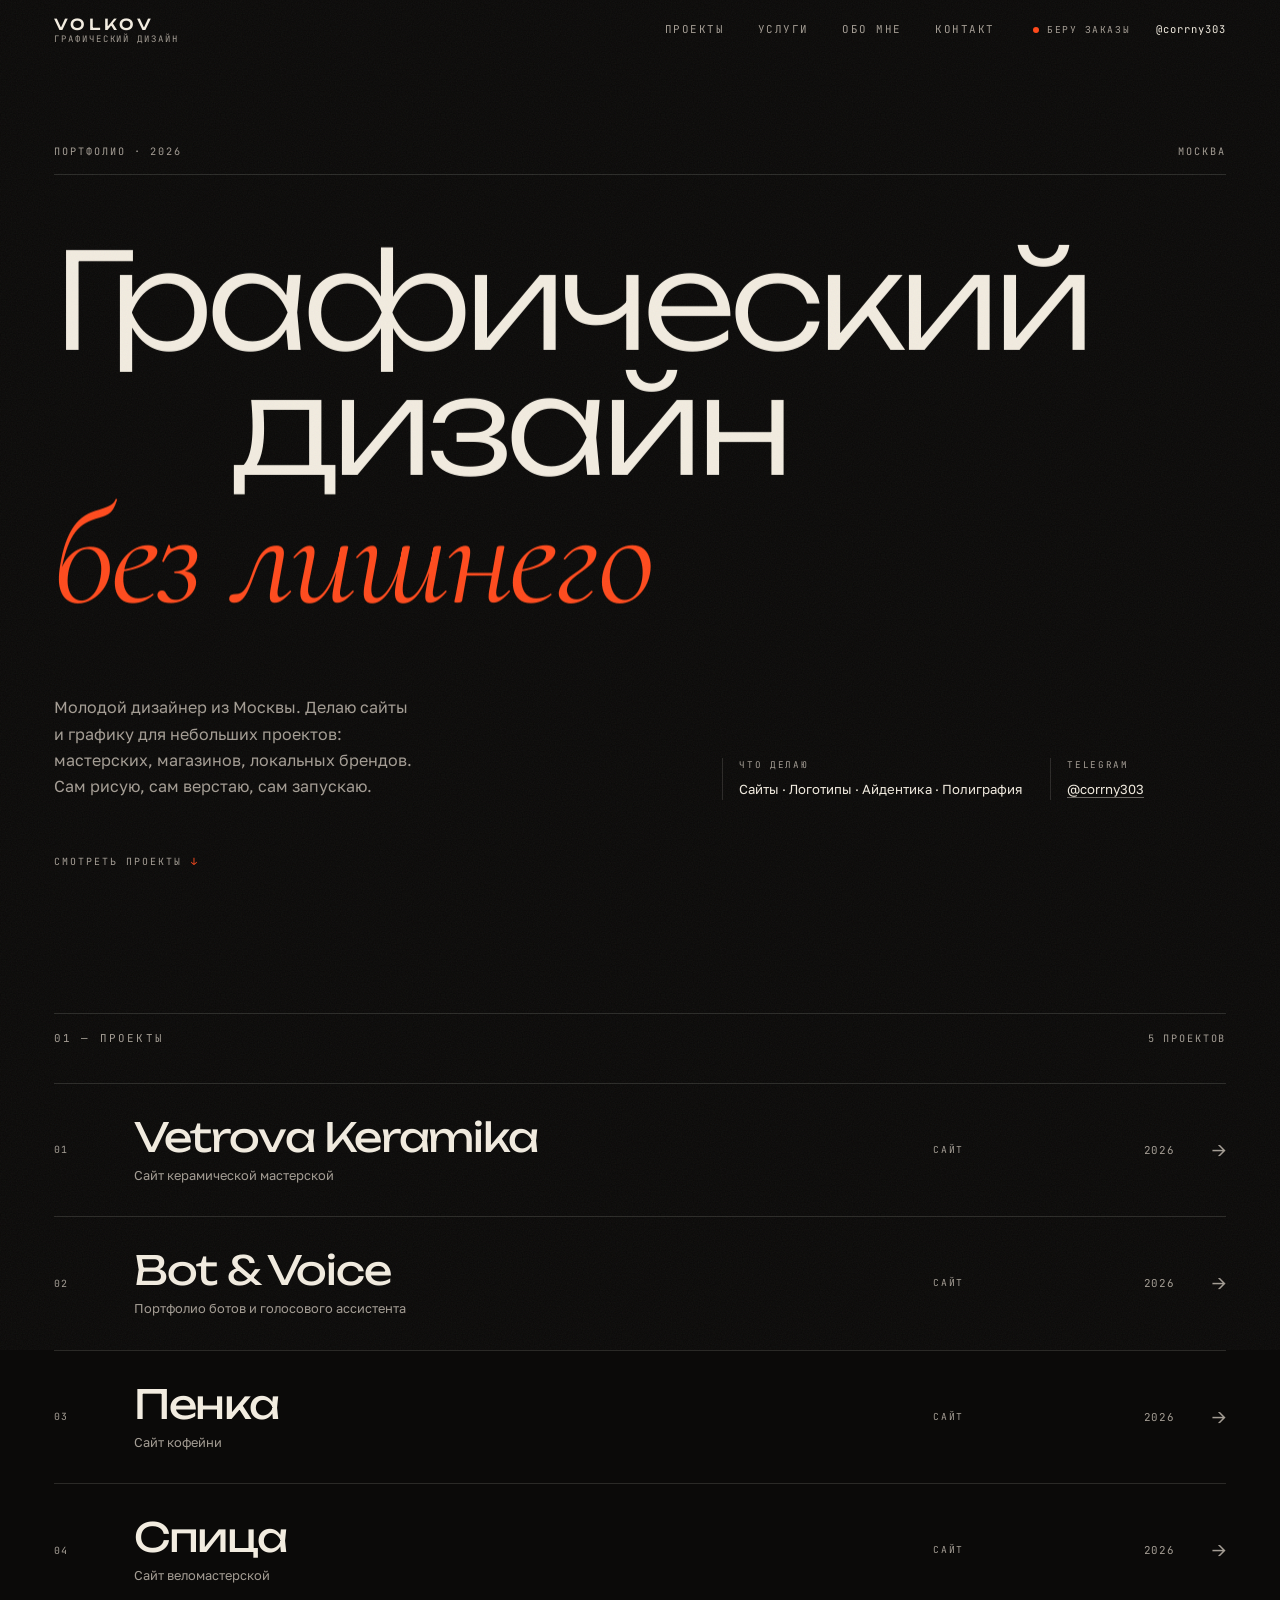
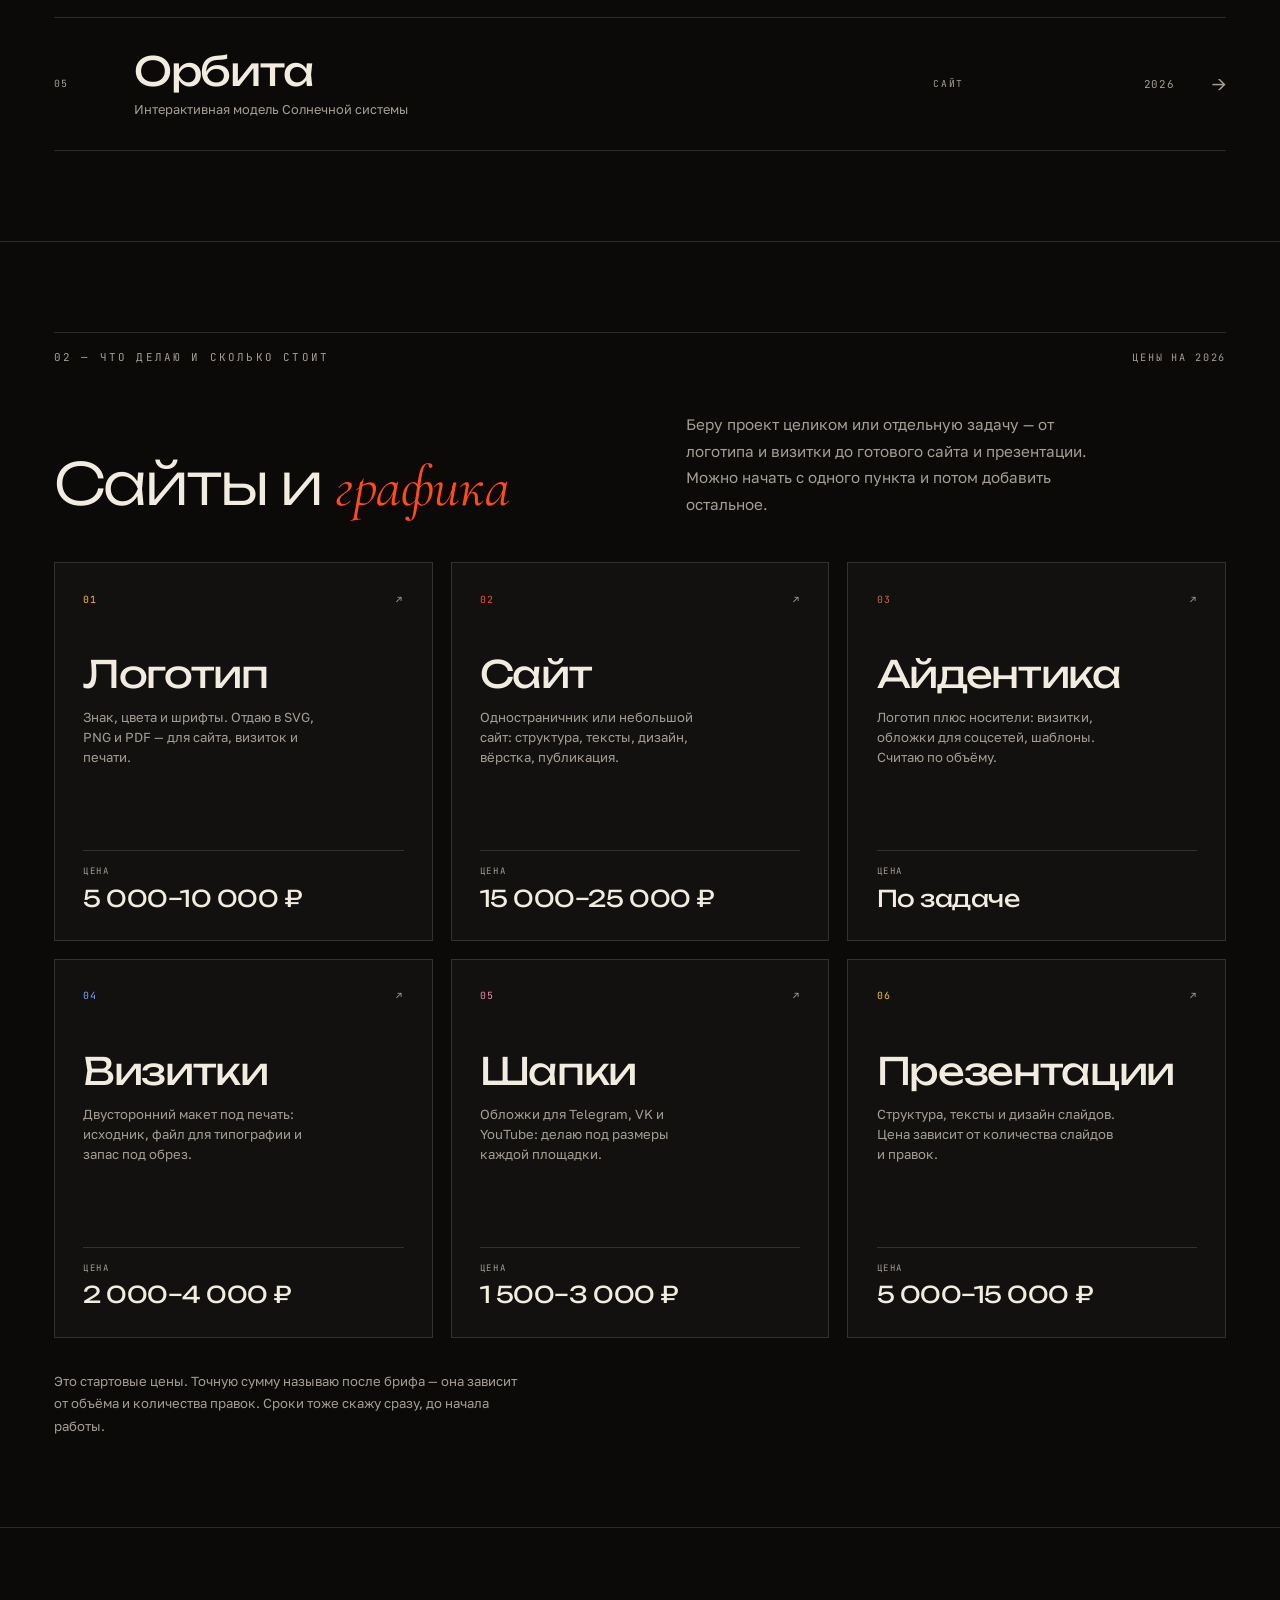
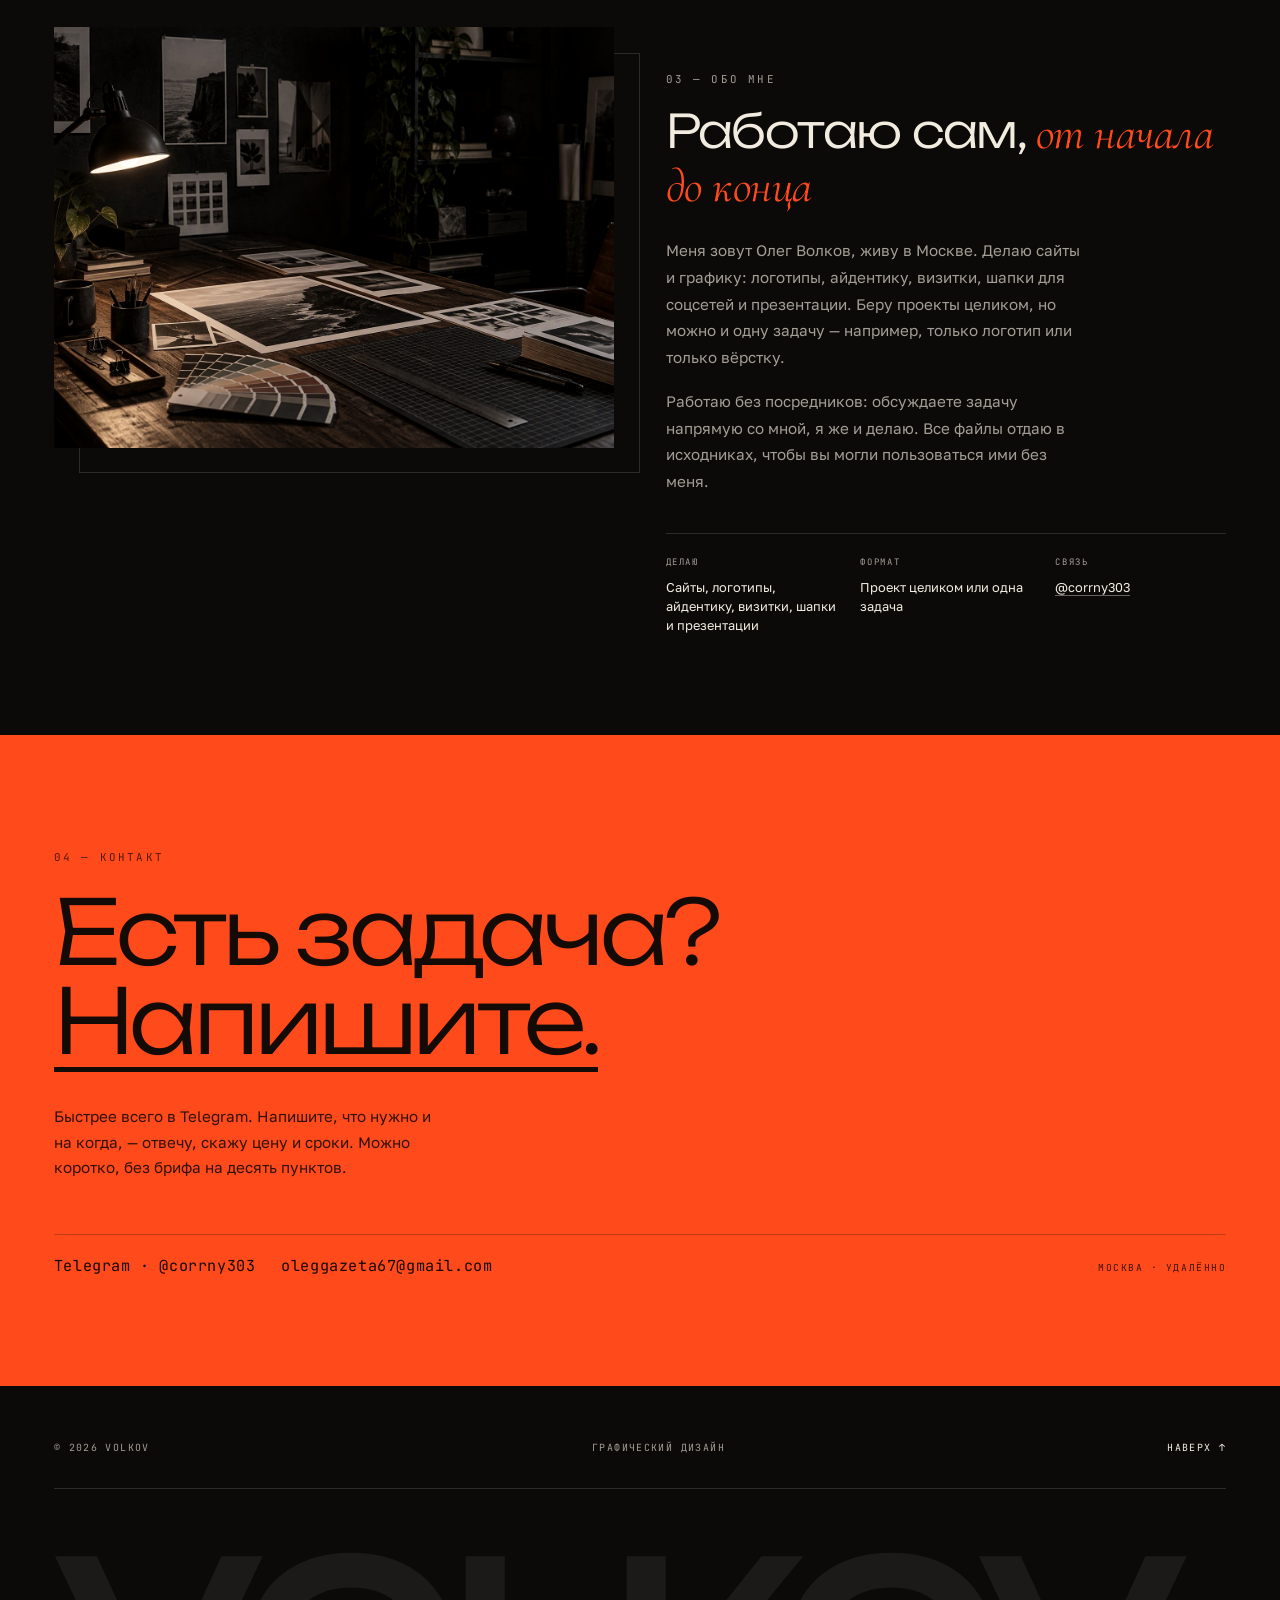
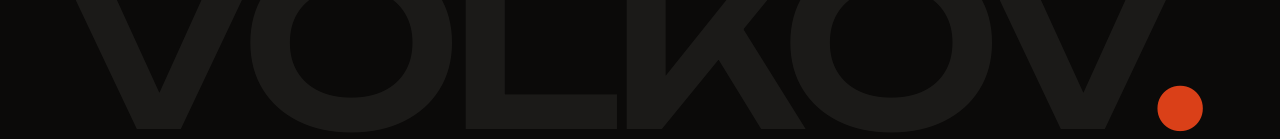
==== commit 552888a1: "Add business cards, social covers and presentations with prices" ====
--- a/index.html
+++ b/index.html
@@ -4,17 +4,17 @@
   <meta charset="utf-8">
   <meta name="viewport" content="width=device-width, initial-scale=1">
   <title>Олег Волков — графический дизайн</title>
-  <meta name="description" content="Олег Волков — молодой дизайнер из Москвы: делаю сайты и графику — логотипы, айдентику, оформление. Цены от 5 000 ₽. Telegram @corrny303.">
+  <meta name="description" content="Олег Волков — молодой дизайнер из Москвы: делаю сайты и графику — логотипы, айдентику, визитки, шапки, презентации. Цены от 1 500 ₽. Telegram @corrny303.">
   <meta name="theme-color" content="#0b0a09">
   <meta property="og:title" content="Олег Волков — сайты и графика">
-  <meta property="og:description" content="Молодой дизайнер из Москвы. Сайты, логотипы и айдентика. Цены и примеры работ.">
+  <meta property="og:description" content="Молодой дизайнер из Москвы. Сайты, логотипы, айдентика, визитки, шапки и презентации. Цены и примеры работ.">
   <meta property="og:type" content="website">
   <meta property="og:image" content="https://oleggazeta67-alt.github.io/fomin/assets/keramika.jpg">
   <link rel="icon" href="data:image/svg+xml,%3Csvg xmlns='http://www.w3.org/2000/svg' viewBox='0 0 64 64'%3E%3Crect width='64' height='64' fill='%230b0a09'/%3E%3Ctext x='32' y='46' font-family='Georgia,serif' font-size='38' font-weight='700' fill='%23ff4a1c' text-anchor='middle'%3EV%3C/text%3E%3C/svg%3E">
   <link rel="preconnect" href="https://fonts.googleapis.com">
   <link rel="preconnect" href="https://fonts.gstatic.com" crossorigin>
   <link href="https://fonts.googleapis.com/css2?family=Cormorant:ital,wght@0,400;0,500;1,400;1,500&family=Golos+Text:wght@400;500&family=JetBrains+Mono:wght@400;500&family=Unbounded:wght@300;400;500;700&display=swap" rel="stylesheet">
-  <link rel="stylesheet" href="styles.css?v=4dc85d23">
+  <link rel="stylesheet" href="styles.css?v=f5987947">
   <script>document.documentElement.classList.add('js');</script>
   <script src="script.js?v=6efe247b" defer></script>
 </head>
@@ -82,7 +82,7 @@
         <dl class="hero-facts">
           <div>
             <dt>Что делаю</dt>
-            <dd>Сайты · Логотипы · Айдентика</dd>
+            <dd>Сайты · Логотипы · Айдентика · Полиграфия</dd>
           </div>
           <div>
             <dt>Telegram</dt>
@@ -167,7 +167,7 @@
 
       <div class="services-intro">
         <h2>Сайты и <em>графика</em></h2>
-        <p>Беру проект целиком или отдельную задачу — от логотипа до готового сайта. Можно начать с одного пункта и потом добавить остальное.</p>
+        <p>Беру проект целиком или отдельную задачу — от логотипа и визитки до готового сайта и презентации. Можно начать с одного пункта и потом добавить остальное.</p>
       </div>
 
       <ul class="service-grid">
@@ -216,6 +216,54 @@
             <span class="sc-price">
               <span class="sc-price-label">Цена</span>
               <span class="sc-price-value">По задаче</span>
+            </span>
+          </a>
+        </li>
+        <li>
+          <a class="service-card" href="#contact" style="--card-accent: #7aa2ff">
+            <span class="sc-top">
+              <span class="sc-index" aria-hidden="true">04</span>
+              <span class="sc-arrow" aria-hidden="true">↗</span>
+            </span>
+            <span class="sc-body">
+              <span class="sc-title">Визитки</span>
+              <span class="sc-desc">Двусторонний макет под печать: исходник, файл для типографии и запас под обрез.</span>
+            </span>
+            <span class="sc-price">
+              <span class="sc-price-label">Цена</span>
+              <span class="sc-price-value">2 000–4 000 ₽</span>
+            </span>
+          </a>
+        </li>
+        <li>
+          <a class="service-card" href="#contact" style="--card-accent: #e98aa6">
+            <span class="sc-top">
+              <span class="sc-index" aria-hidden="true">05</span>
+              <span class="sc-arrow" aria-hidden="true">↗</span>
+            </span>
+            <span class="sc-body">
+              <span class="sc-title">Шапки</span>
+              <span class="sc-desc">Обложки для Telegram, VK и YouTube: делаю под размеры каждой площадки.</span>
+            </span>
+            <span class="sc-price">
+              <span class="sc-price-label">Цена</span>
+              <span class="sc-price-value">1 500–3 000 ₽</span>
+            </span>
+          </a>
+        </li>
+        <li>
+          <a class="service-card" href="#contact" style="--card-accent: #f2c318">
+            <span class="sc-top">
+              <span class="sc-index" aria-hidden="true">06</span>
+              <span class="sc-arrow" aria-hidden="true">↗</span>
+            </span>
+            <span class="sc-body">
+              <span class="sc-title">Презентации</span>
+              <span class="sc-desc">Структура, тексты и дизайн слайдов. Цена зависит от количества слайдов и правок.</span>
+            </span>
+            <span class="sc-price">
+              <span class="sc-price-label">Цена</span>
+              <span class="sc-price-value">5 000–15 000 ₽</span>
             </span>
           </a>
         </li>
@@ -232,13 +280,13 @@
       <div class="about-text">
         <span class="section-label reveal">03 — Обо мне</span>
         <h2 class="reveal">Работаю сам, <em>от начала до конца</em></h2>
-        <p class="reveal">Меня зовут Олег Волков, живу в Москве. Делаю сайты и графику: логотипы, айдентику, оформление. Беру проекты целиком, но можно и одну задачу — например, только логотип или только вёрстку.</p>
+        <p class="reveal">Меня зовут Олег Волков, живу в Москве. Делаю сайты и графику: логотипы, айдентику, визитки, шапки для соцсетей и презентации. Беру проекты целиком, но можно и одну задачу — например, только логотип или только вёрстку.</p>
         <p class="reveal">Работаю без посредников: обсуждаете задачу напрямую со мной, я же и делаю. Все файлы отдаю в исходниках, чтобы вы могли пользоваться ими без меня.</p>
 
         <dl class="about-facts reveal">
           <div>
             <dt>Делаю</dt>
-            <dd>Сайты, логотипы, айдентику</dd>
+            <dd>Сайты, логотипы, айдентику, визитки, шапки и презентации</dd>
           </div>
           <div>
             <dt>Формат</dt>
--- a/styles.css
+++ b/styles.css
@@ -1419,7 +1419,7 @@
     grid-template-columns: repeat(2, minmax(0, 1fr));
   }
 
-  .service-grid > li:last-child {
+  .service-grid > li:last-child:nth-child(odd) {
     grid-column: 1 / -1;
   }
 
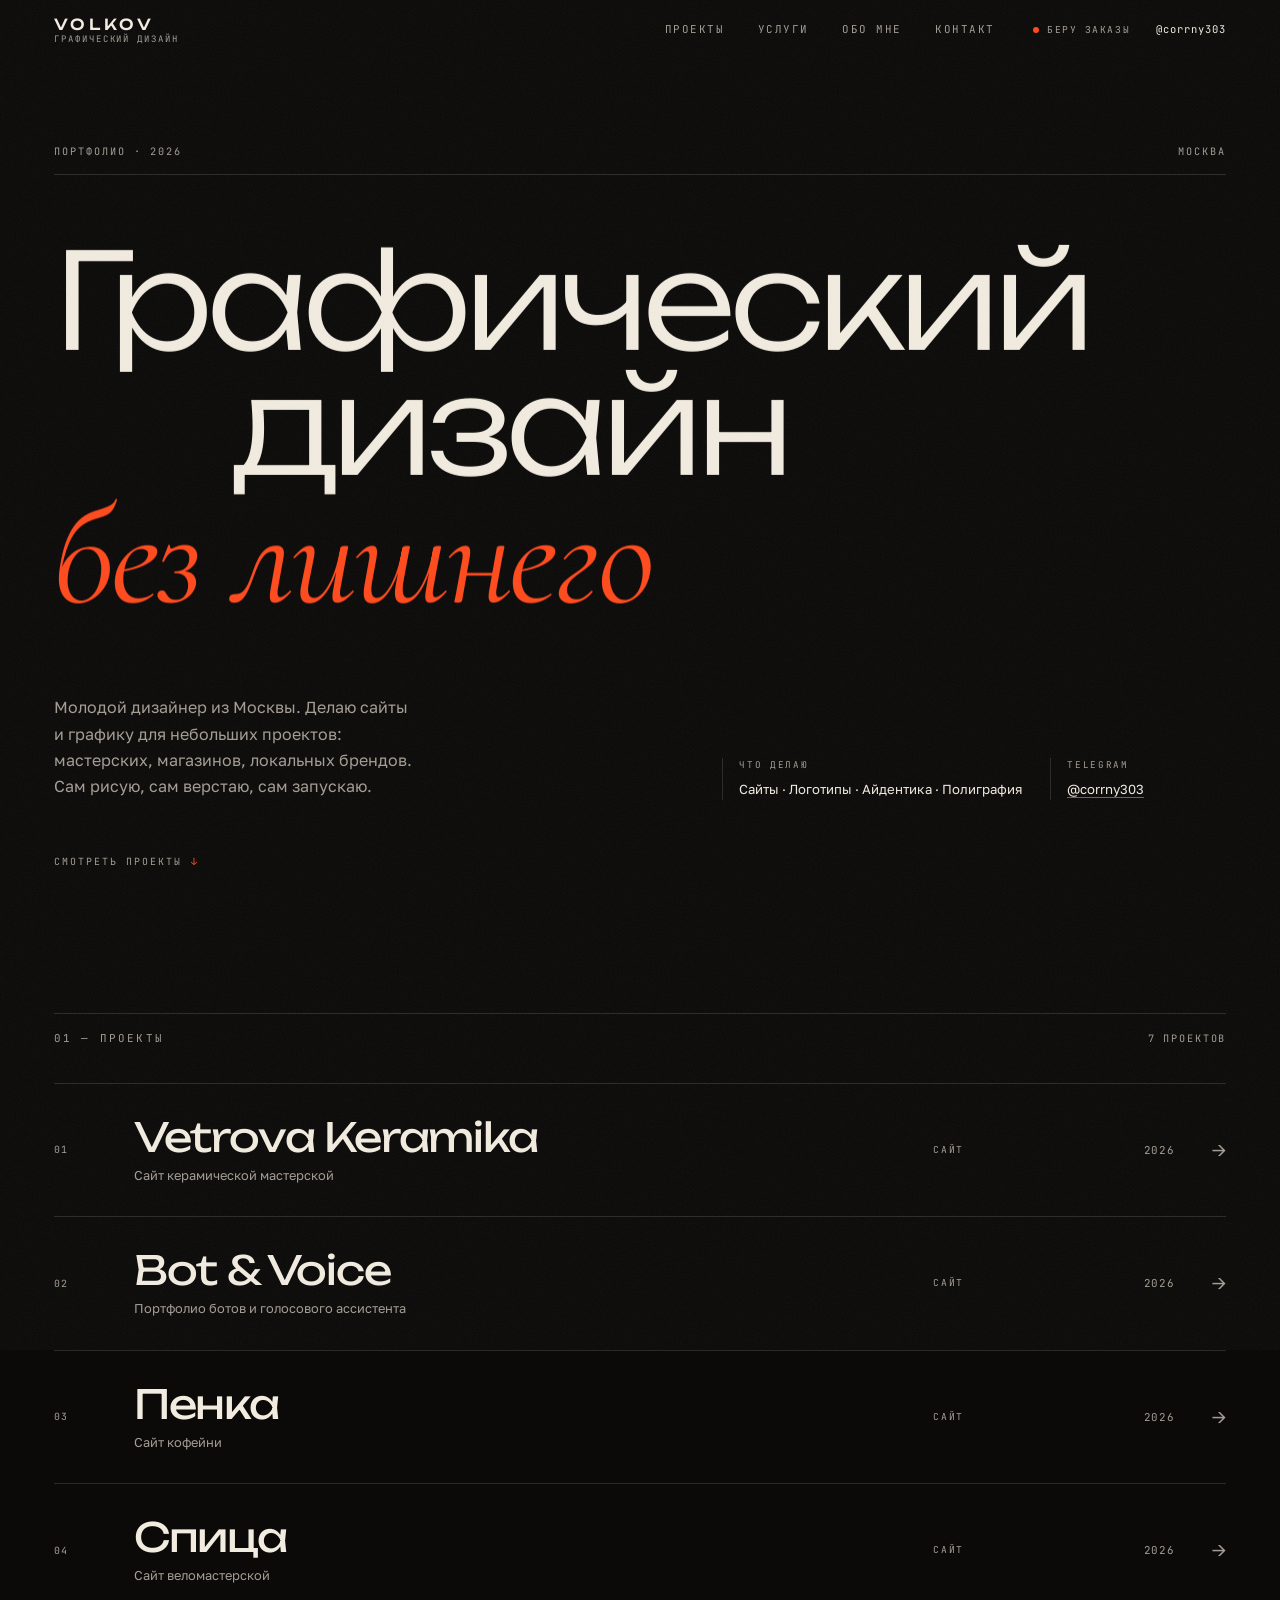
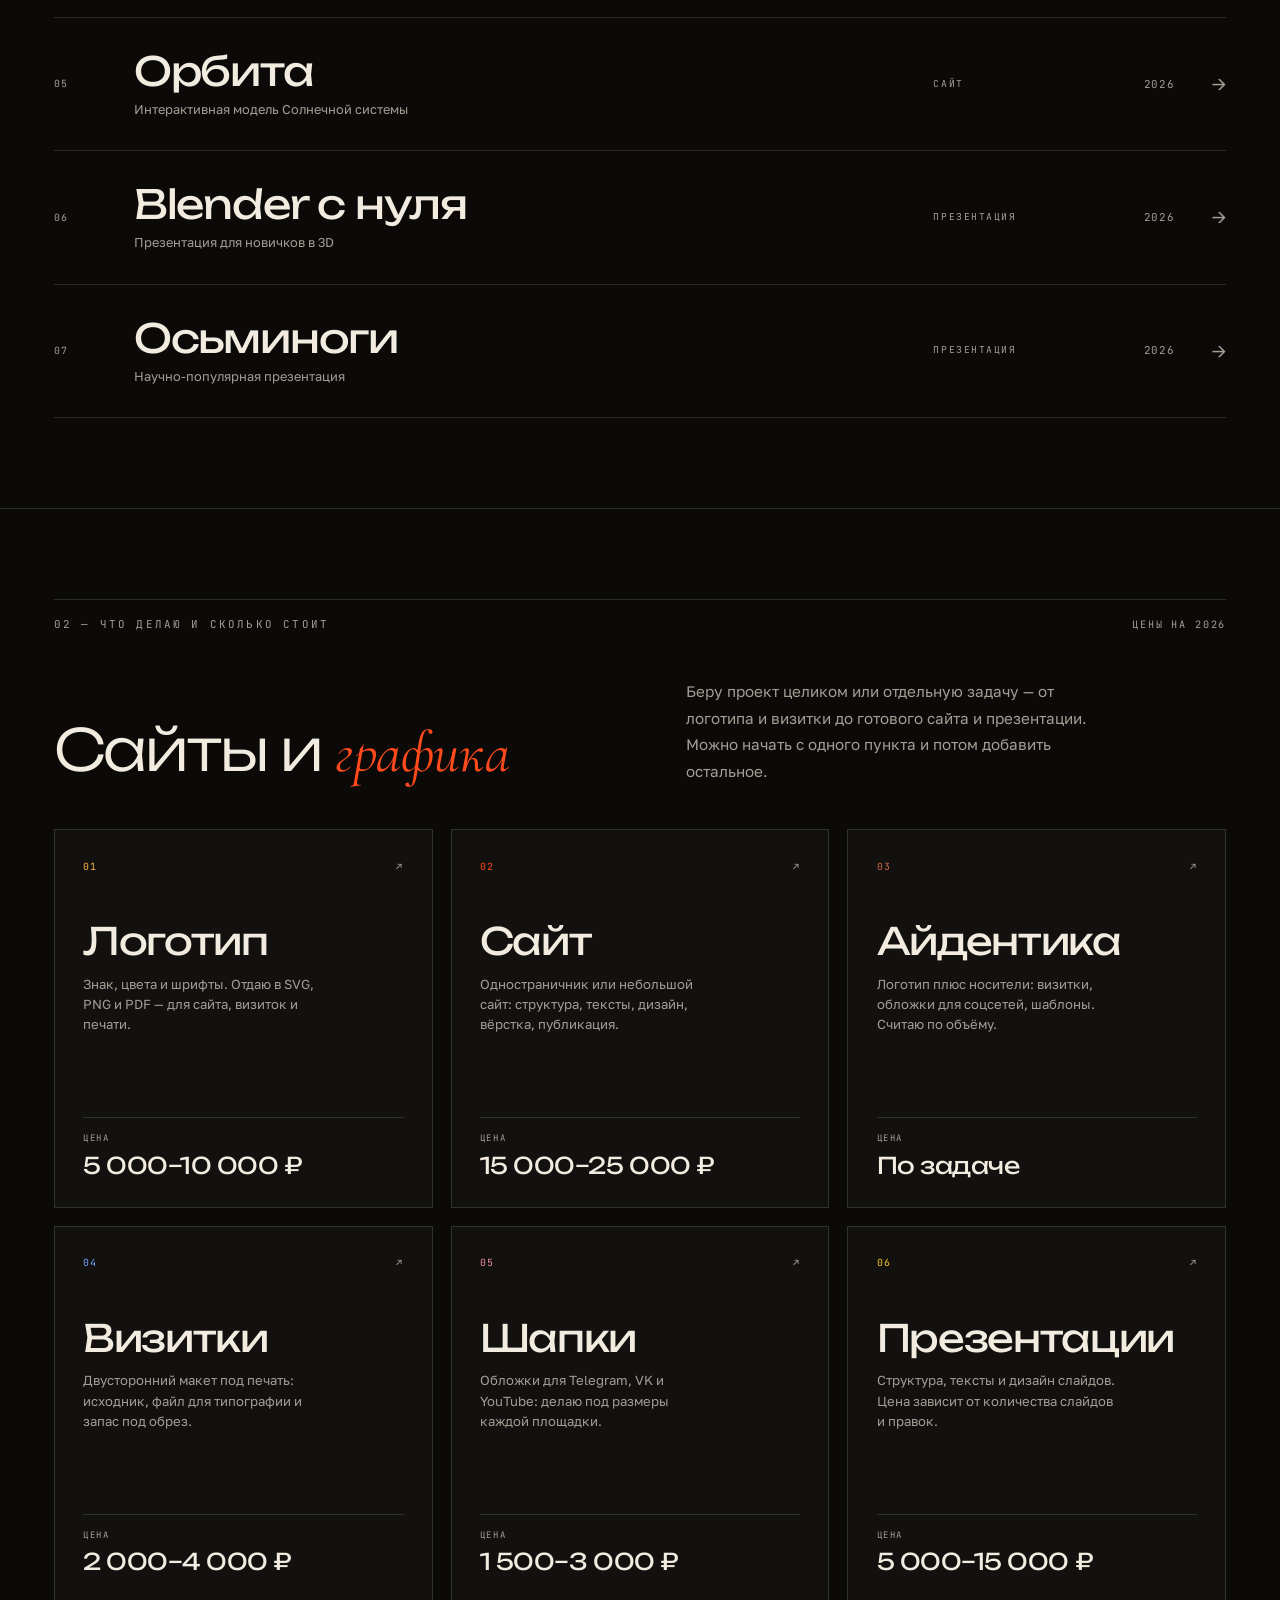
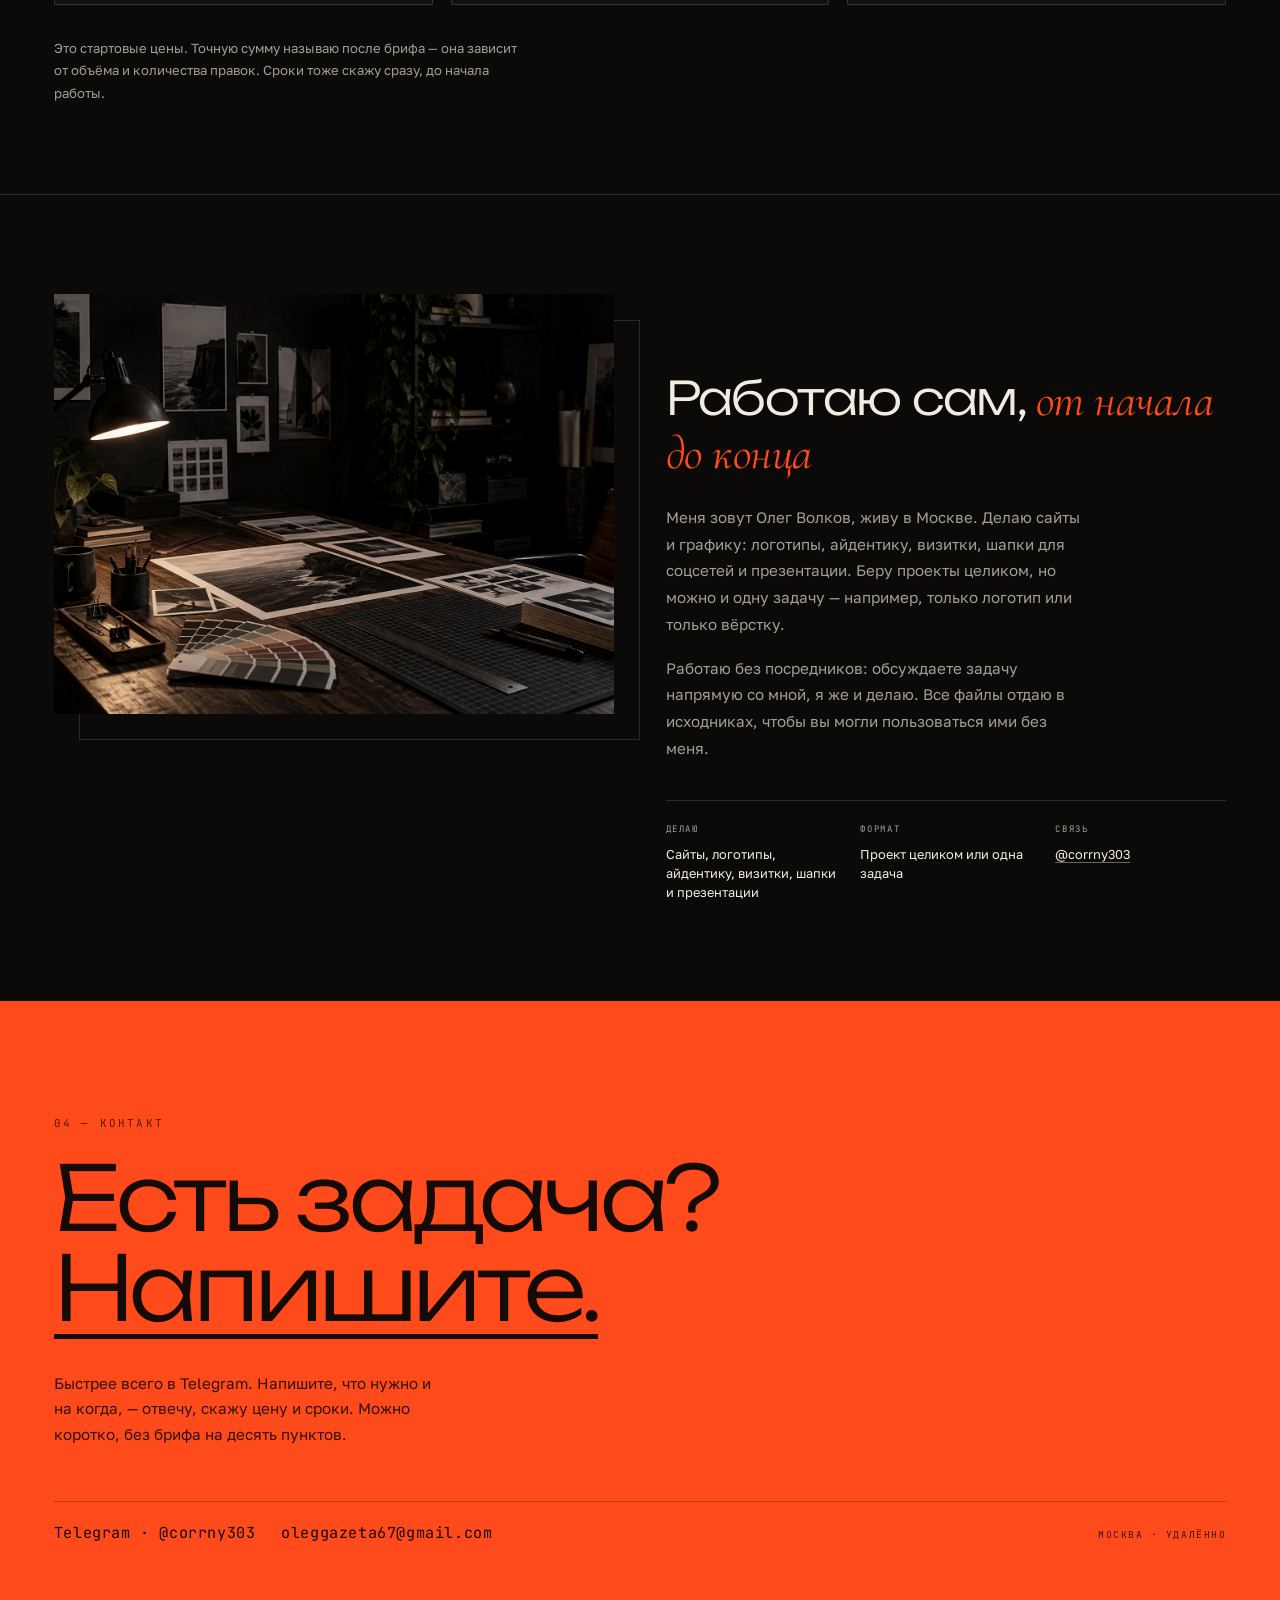
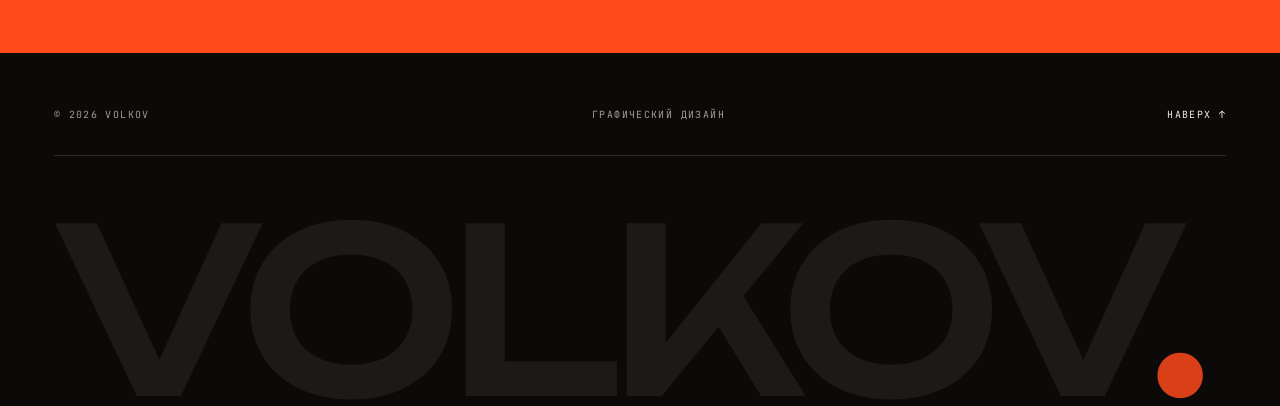
==== commit 19b6848f: "Add Blender and Octopus presentation cases" ====
--- a/index.html
+++ b/index.html
@@ -14,7 +14,7 @@
   <link rel="preconnect" href="https://fonts.googleapis.com">
   <link rel="preconnect" href="https://fonts.gstatic.com" crossorigin>
   <link href="https://fonts.googleapis.com/css2?family=Cormorant:ital,wght@0,400;0,500;1,400;1,500&family=Golos+Text:wght@400;500&family=JetBrains+Mono:wght@400;500&family=Unbounded:wght@300;400;500;700&display=swap" rel="stylesheet">
-  <link rel="stylesheet" href="styles.css?v=f5987947">
+  <link rel="stylesheet" href="styles.css?v=be5c6a35">
   <script>document.documentElement.classList.add('js');</script>
   <script src="script.js?v=6efe247b" defer></script>
 </head>
@@ -100,7 +100,7 @@
     <section class="works" id="projects">
       <div class="section-head">
         <span class="section-label">01 — Проекты</span>
-        <span class="works-count"><!-- COUNT:START -->5 проектов<!-- COUNT:END --></span>
+        <span class="works-count"><!-- COUNT:START -->7 проектов<!-- COUNT:END --></span>
       </div>
 
       <div class="works-list" id="works-list">
@@ -152,6 +152,26 @@
             <span class="work-sub">Интерактивная модель Солнечной системы</span>
           </span>
           <span class="work-cat">Сайт</span>
+          <span class="work-year">2026</span>
+          <span class="work-arrow" aria-hidden="true">→</span>
+        </a>
+        <a class="work" href="work/blender-s-nulya/" data-preview="assets/blender.jpg">
+          <span class="work-index" aria-hidden="true">06</span>
+          <span class="work-main">
+            <span class="work-title">Blender с нуля</span>
+            <span class="work-sub">Презентация для новичков в 3D</span>
+          </span>
+          <span class="work-cat">Презентация</span>
+          <span class="work-year">2026</span>
+          <span class="work-arrow" aria-hidden="true">→</span>
+        </a>
+        <a class="work" href="work/octopus/" data-preview="assets/octopus.jpg">
+          <span class="work-index" aria-hidden="true">07</span>
+          <span class="work-main">
+            <span class="work-title">Осьминоги</span>
+            <span class="work-sub">Научно-популярная презентация</span>
+          </span>
+          <span class="work-cat">Презентация</span>
           <span class="work-year">2026</span>
           <span class="work-arrow" aria-hidden="true">→</span>
         </a>
--- a/styles.css
+++ b/styles.css
@@ -1274,6 +1274,25 @@
   color: var(--ink-dim);
 }
 
+.p-gallery {
+  display: grid;
+  grid-template-columns: repeat(2, minmax(0, 1fr));
+  gap: clamp(0.5rem, 1.2vw, 1rem);
+  padding: 0 var(--pad) clamp(2rem, 6vh, 4rem);
+}
+
+.p-gallery figure {
+  margin: 0;
+}
+
+.p-gallery img {
+  display: block;
+  width: 100%;
+  height: auto;
+  border: 1px solid var(--line);
+  background: var(--bg-soft);
+}
+
 .p-next {
   display: block;
   padding: clamp(2.5rem, 8vh, 5rem) var(--pad);
@@ -1569,6 +1588,11 @@
     padding: 0 1rem;
   }
 
+  .p-gallery {
+    grid-template-columns: 1fr;
+    padding: 0 1rem 2.5rem;
+  }
+
   .p-caption {
     font-size: 0.52rem;
   }
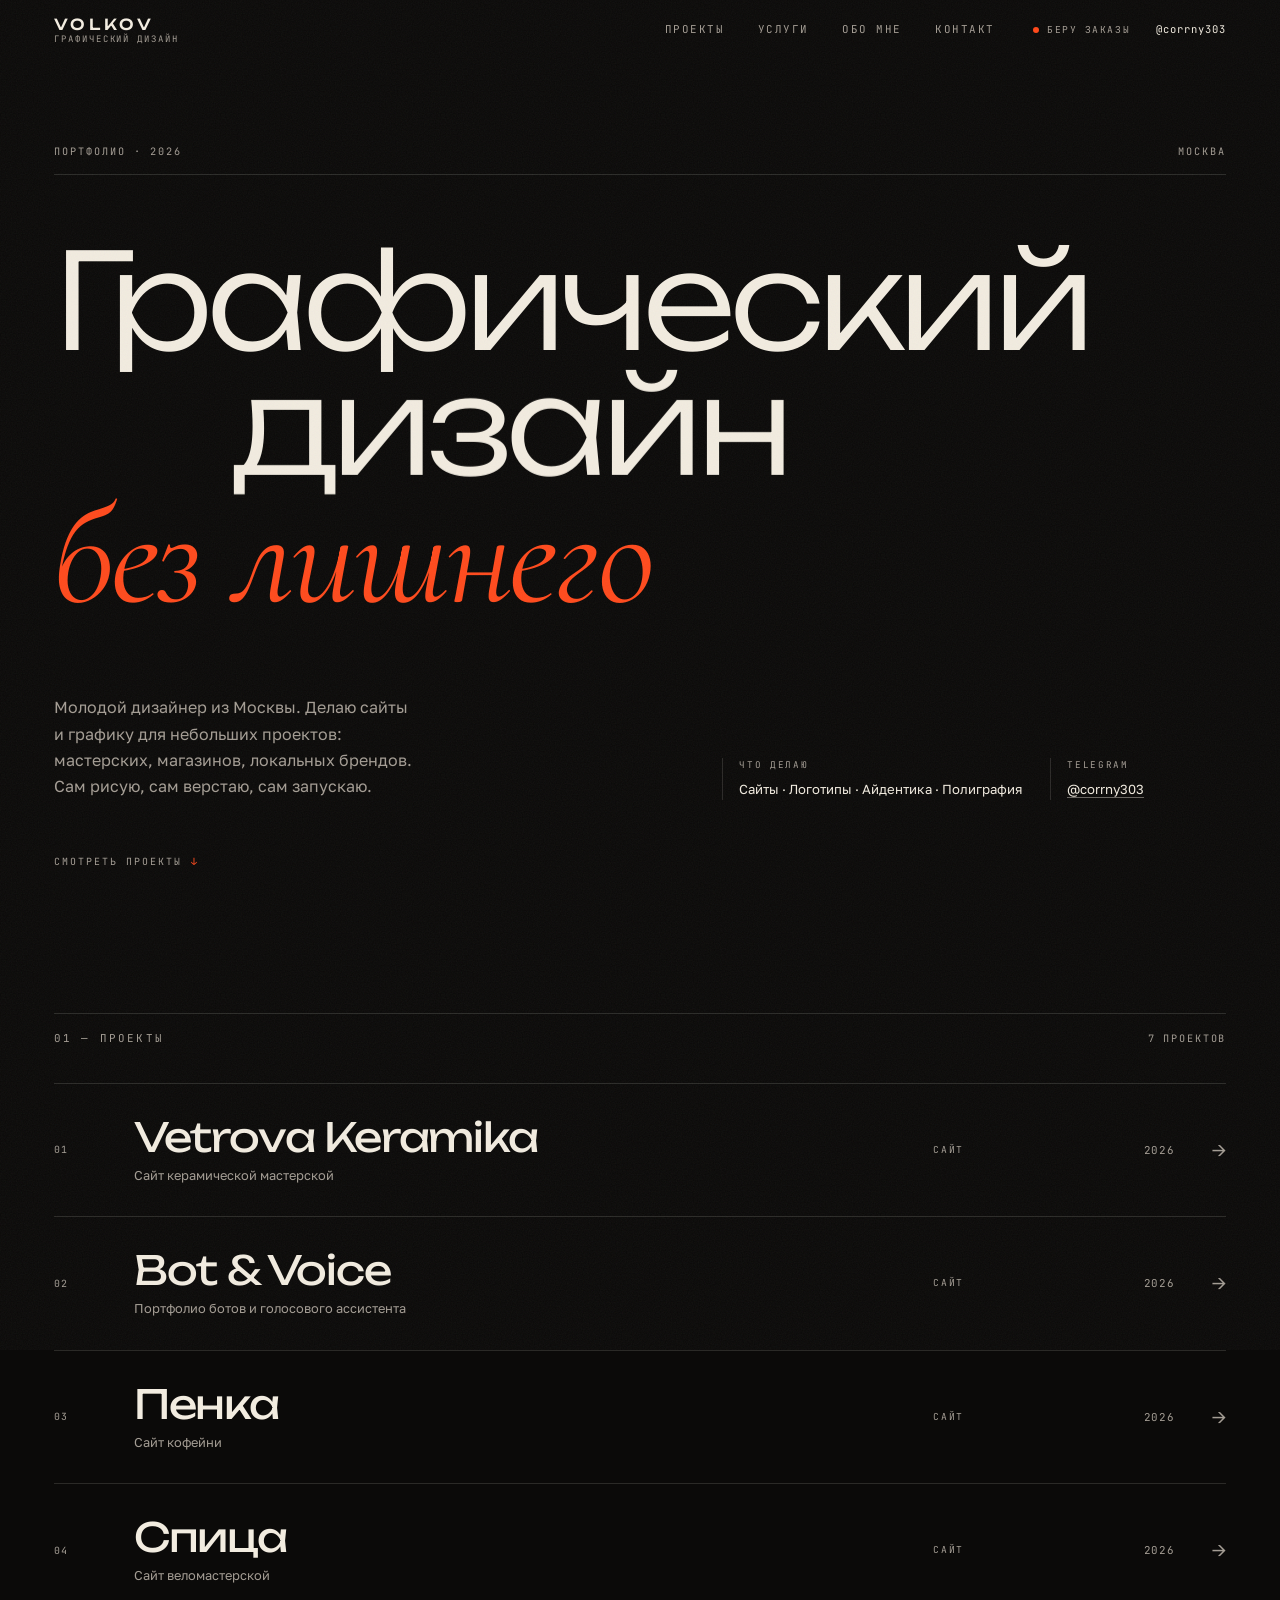
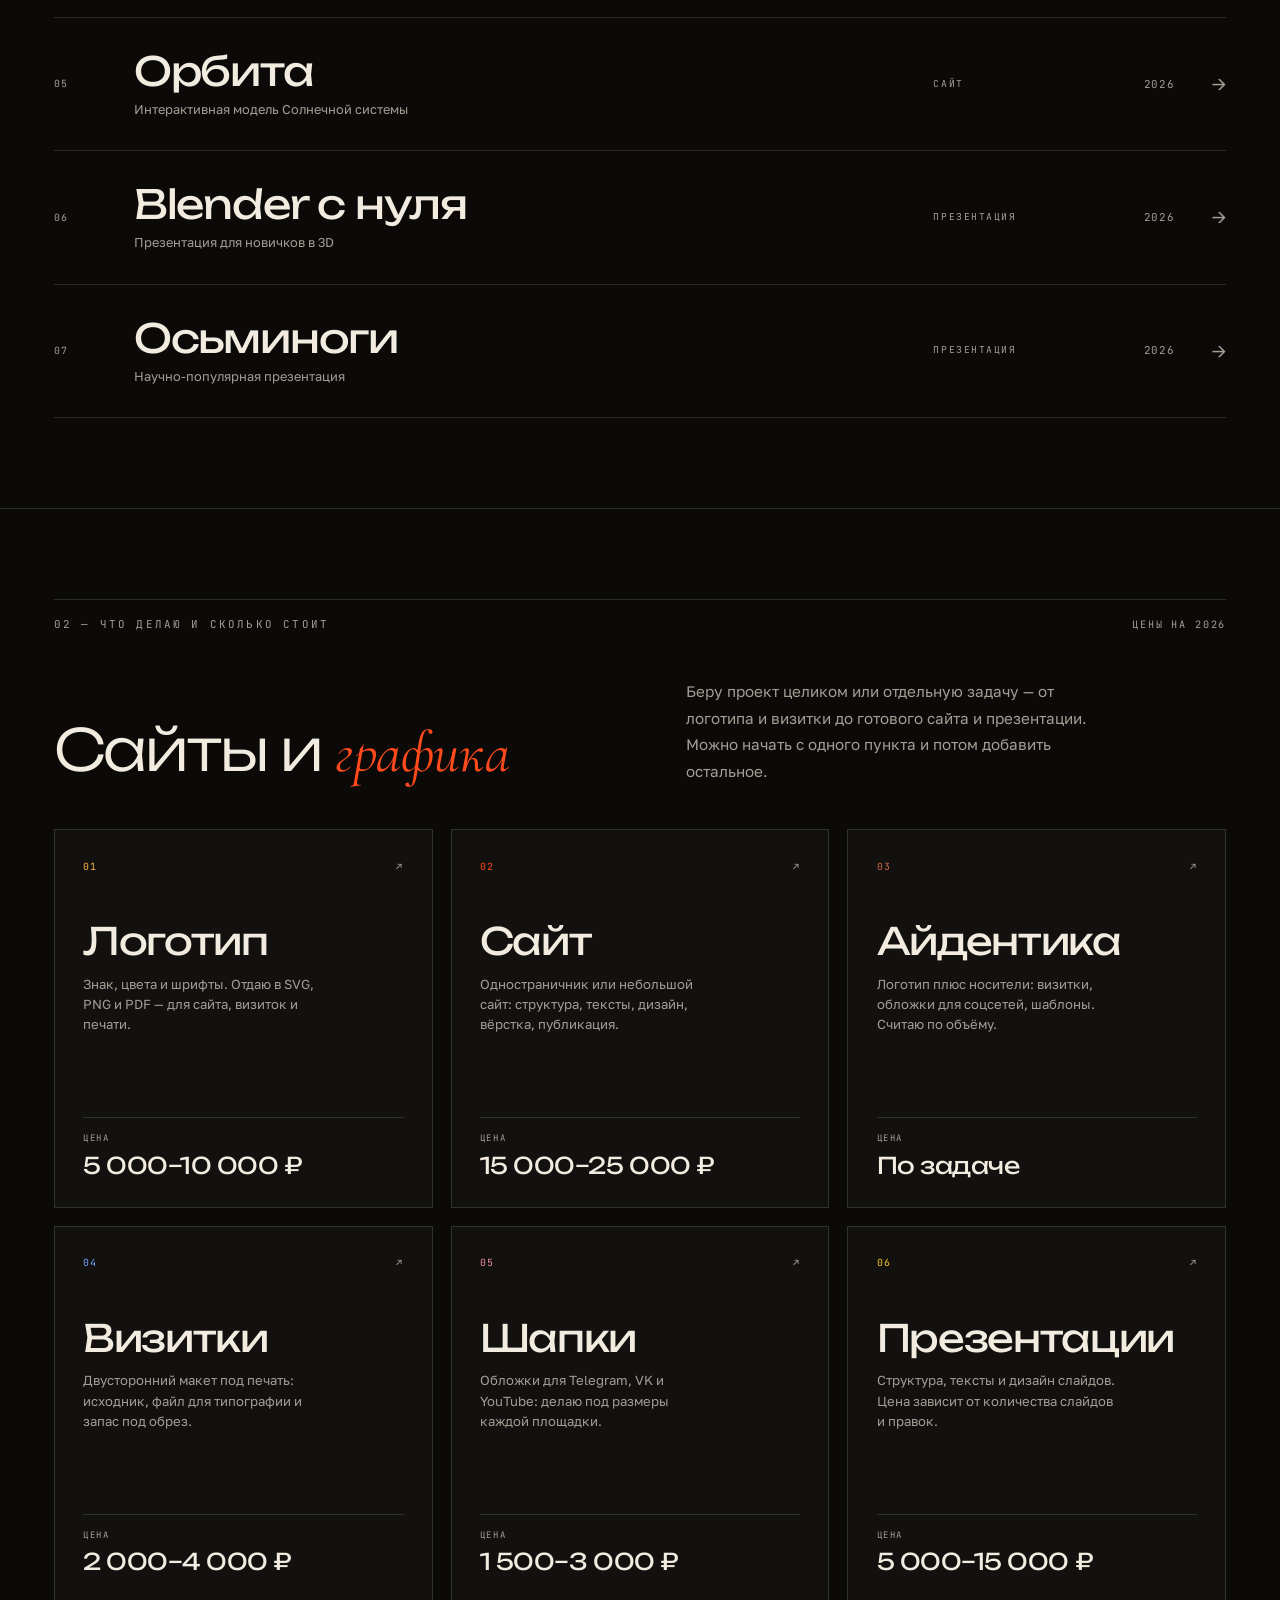
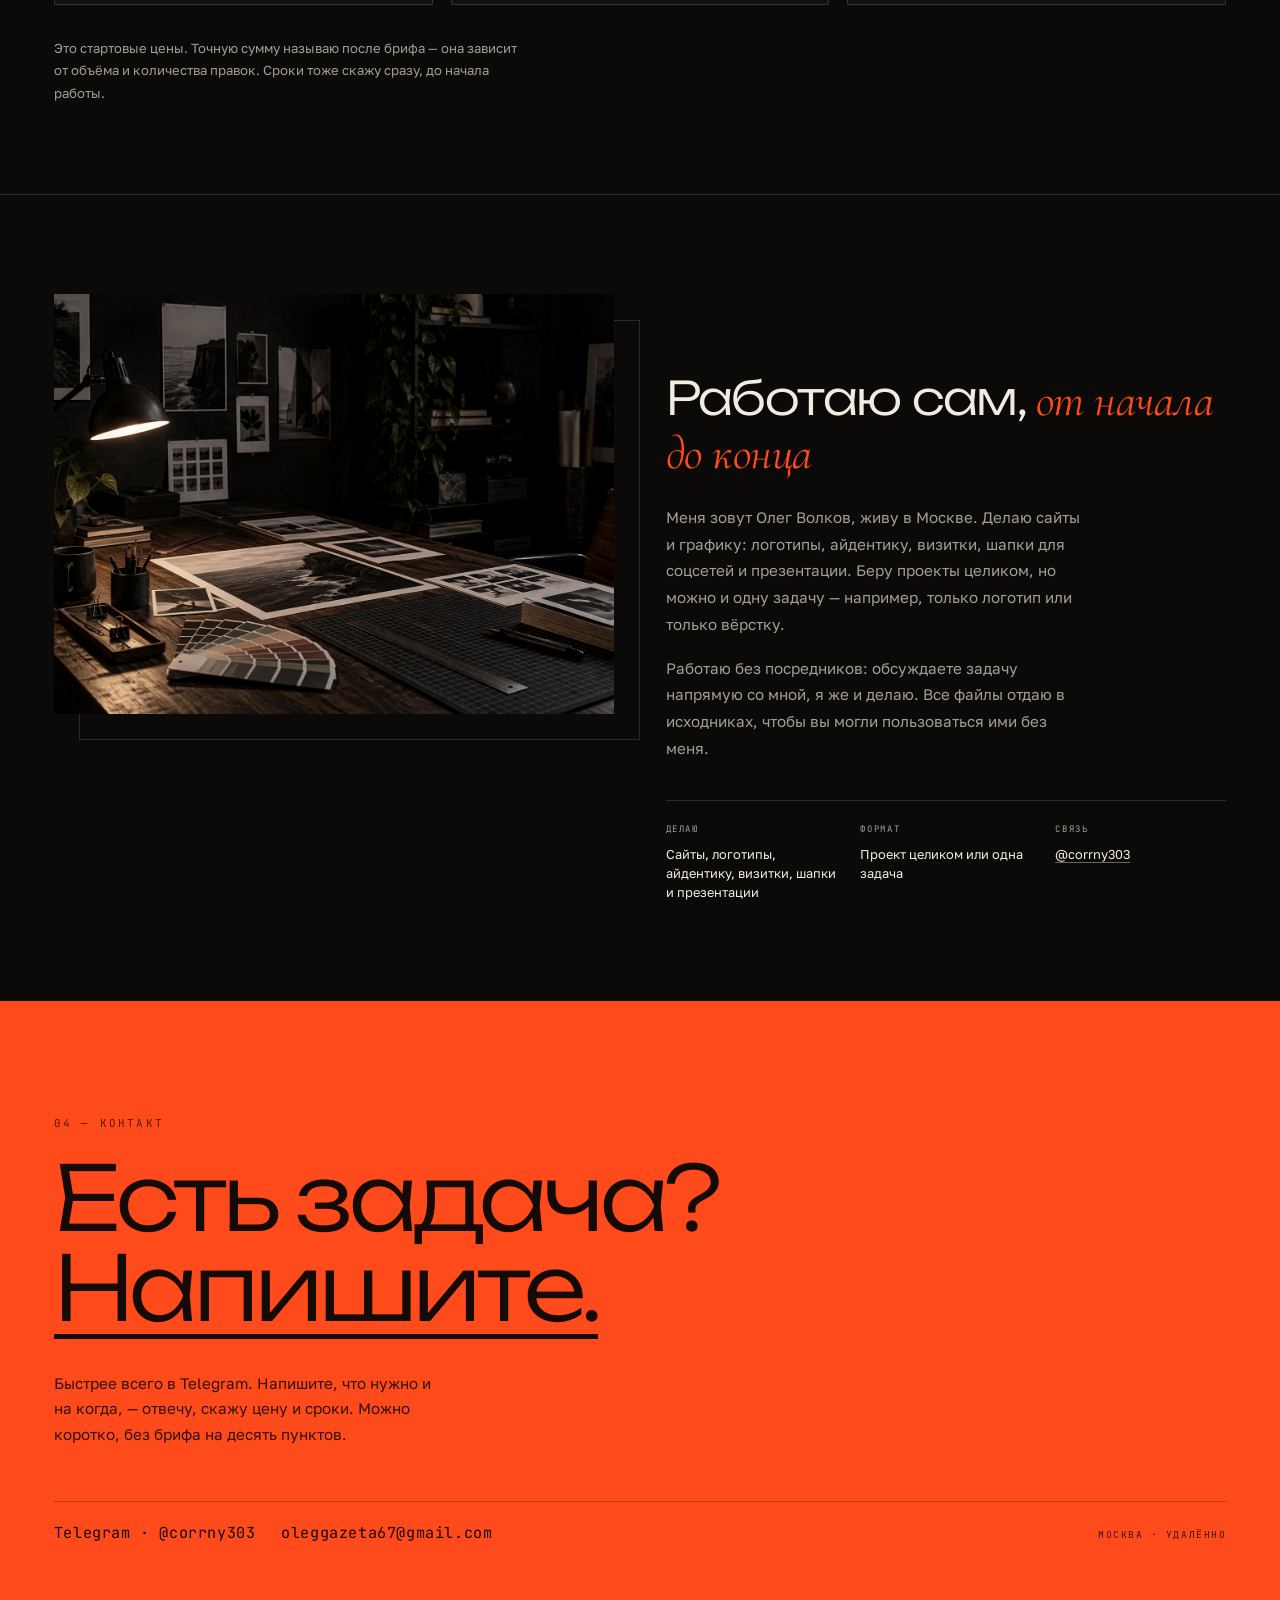
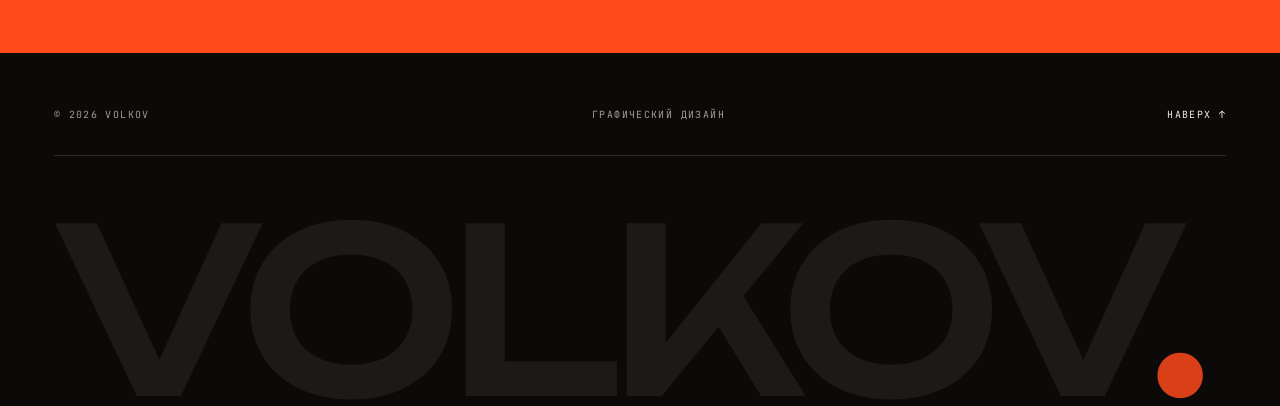
==== commit 3b20b39e: "Move canonical URLs to the volkov repository" ====
--- a/index.html
+++ b/index.html
@@ -9,7 +9,8 @@
   <meta property="og:title" content="Олег Волков — сайты и графика">
   <meta property="og:description" content="Молодой дизайнер из Москвы. Сайты, логотипы, айдентика, визитки, шапки и презентации. Цены и примеры работ.">
   <meta property="og:type" content="website">
-  <meta property="og:image" content="https://oleggazeta67-alt.github.io/fomin/assets/keramika.jpg">
+  <meta property="og:image" content="https://oleggazeta67-alt.github.io/volkov/assets/keramika.jpg">
+  <link rel="canonical" href="https://oleggazeta67-alt.github.io/volkov/">
   <link rel="icon" href="data:image/svg+xml,%3Csvg xmlns='http://www.w3.org/2000/svg' viewBox='0 0 64 64'%3E%3Crect width='64' height='64' fill='%230b0a09'/%3E%3Ctext x='32' y='46' font-family='Georgia,serif' font-size='38' font-weight='700' fill='%23ff4a1c' text-anchor='middle'%3EV%3C/text%3E%3C/svg%3E">
   <link rel="preconnect" href="https://fonts.googleapis.com">
   <link rel="preconnect" href="https://fonts.gstatic.com" crossorigin>
